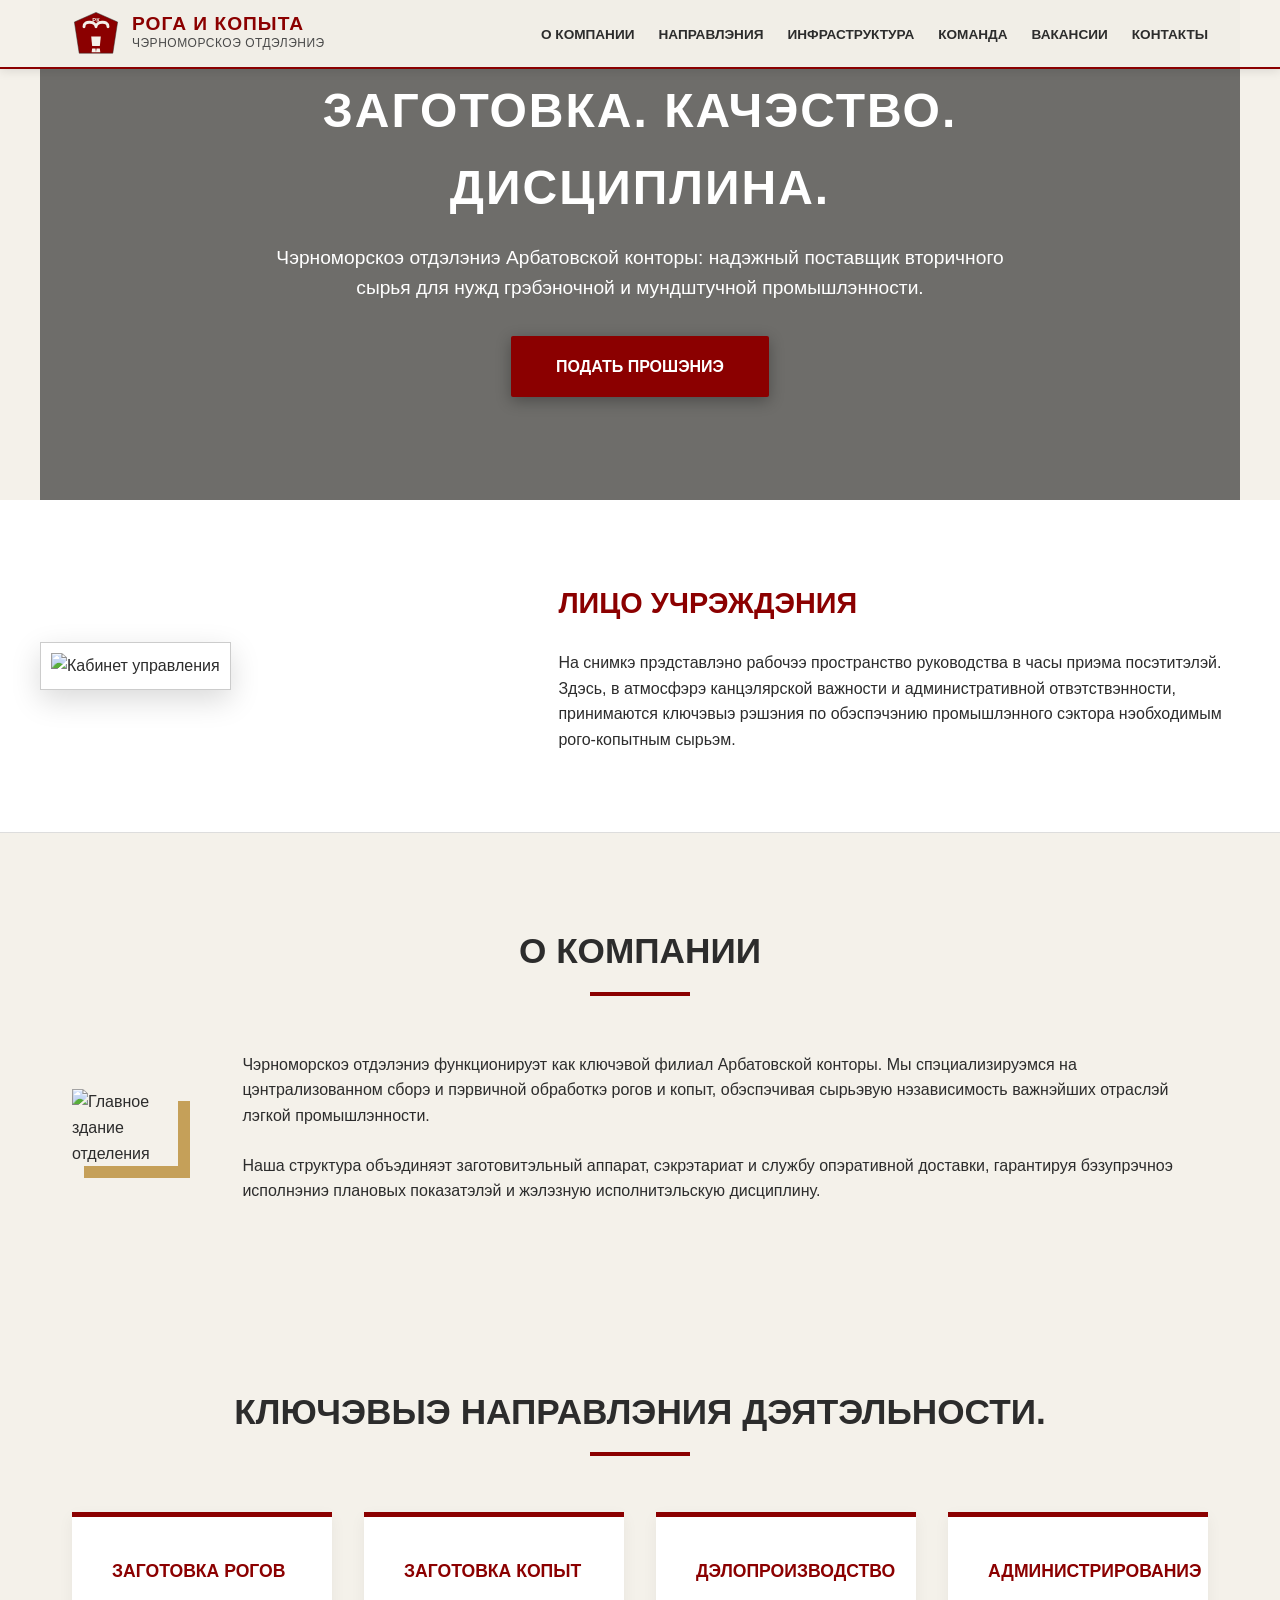
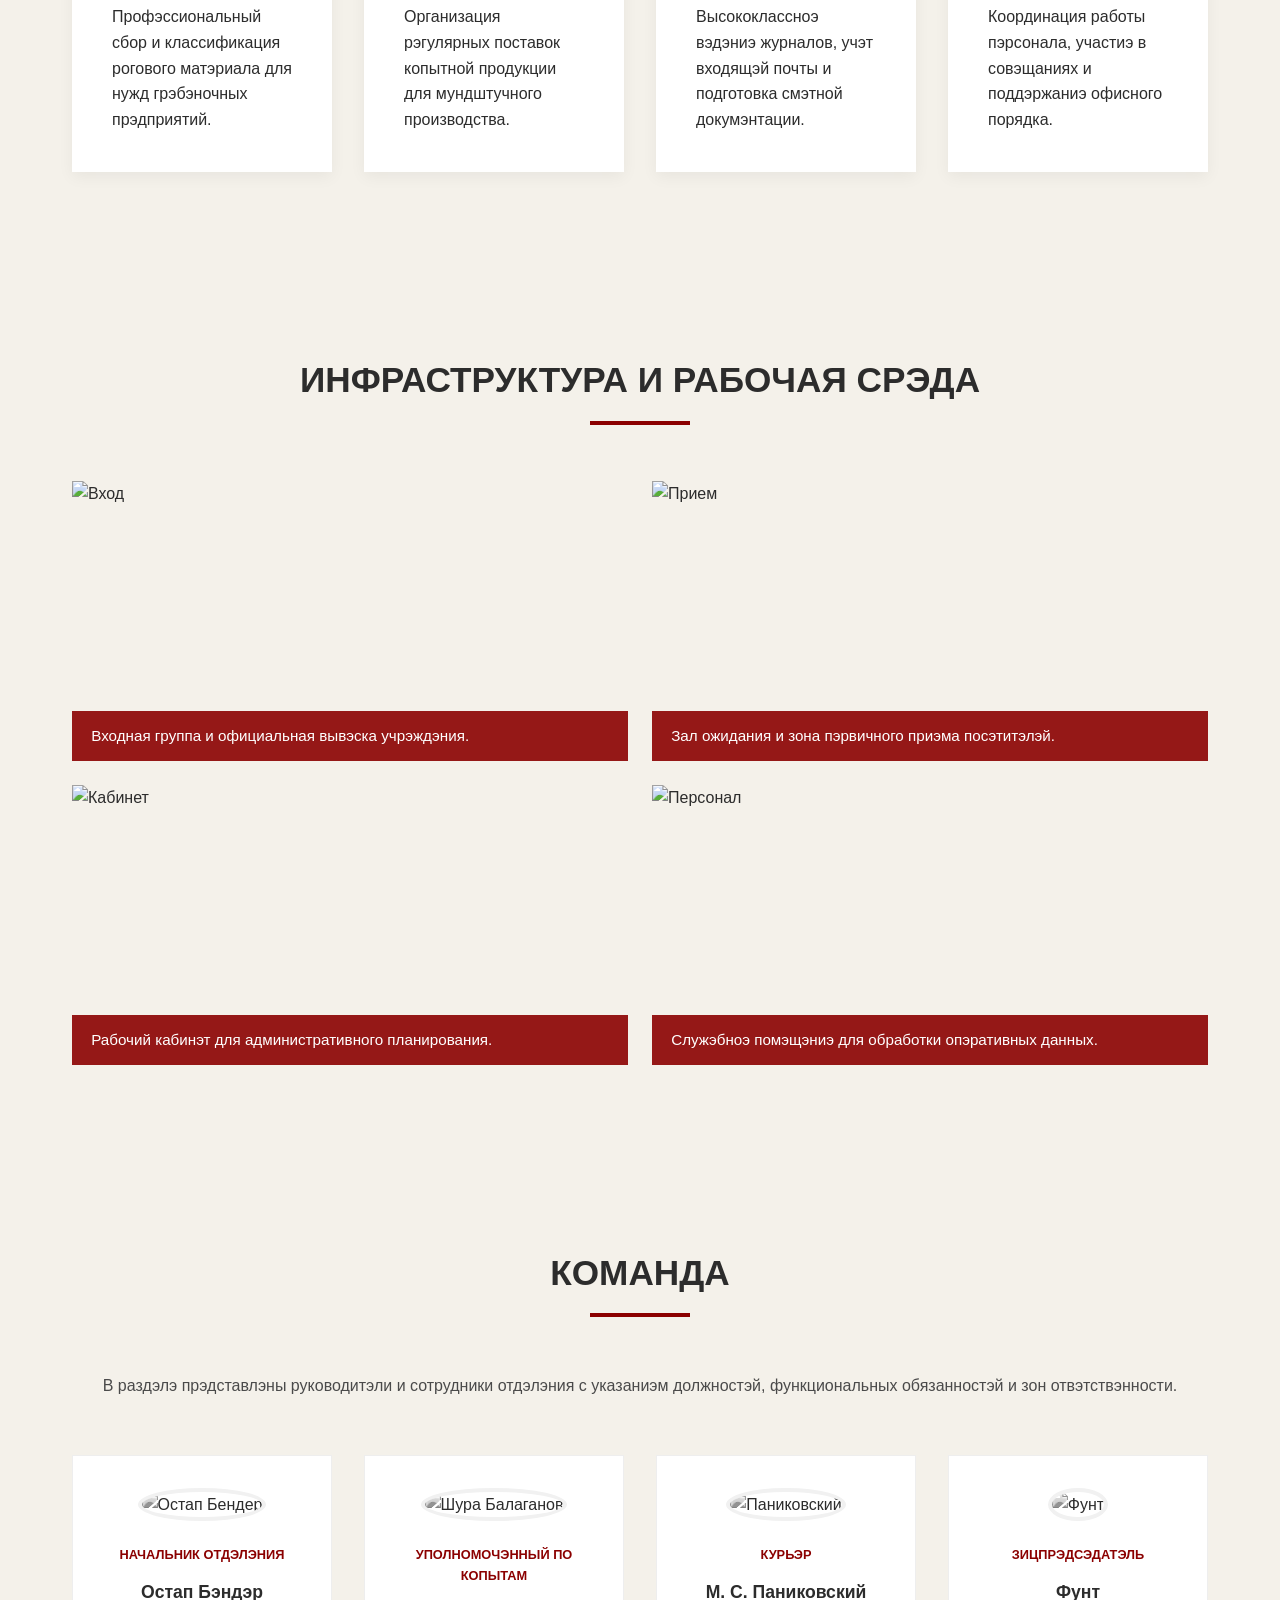
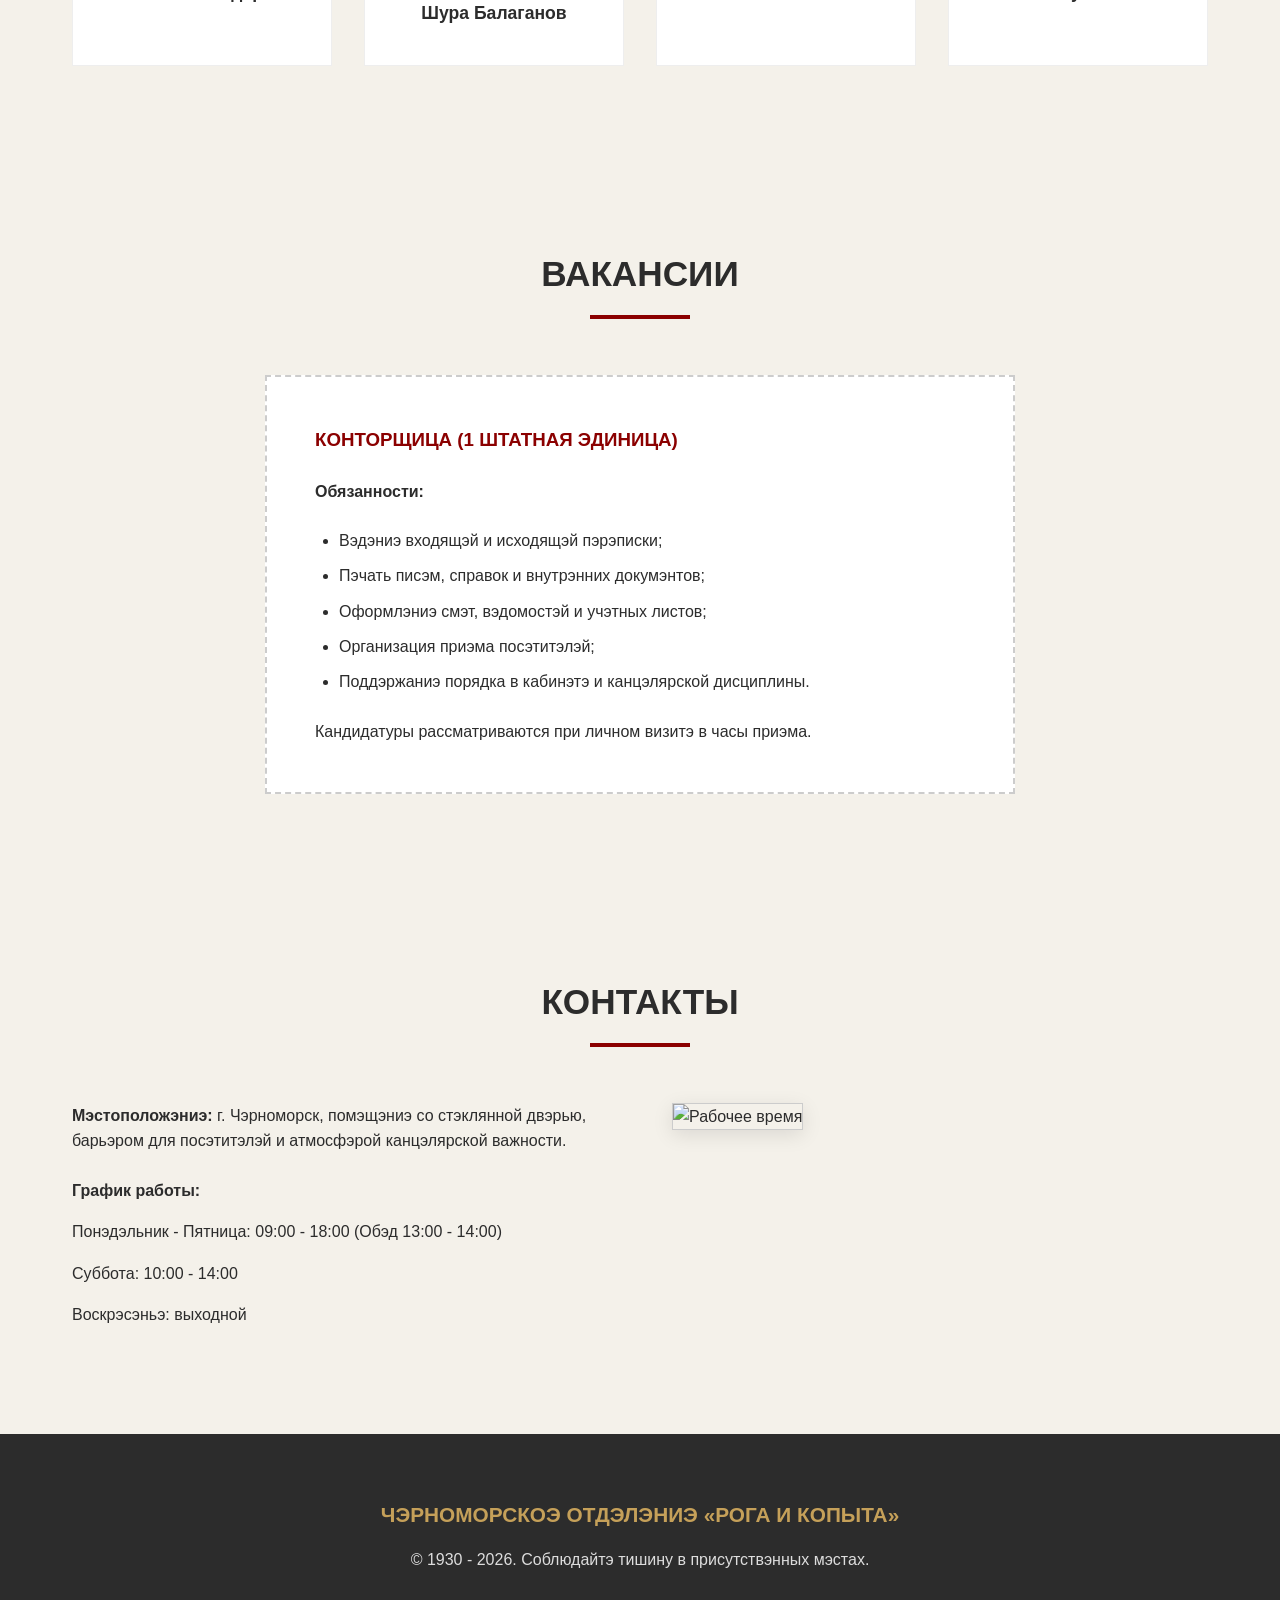
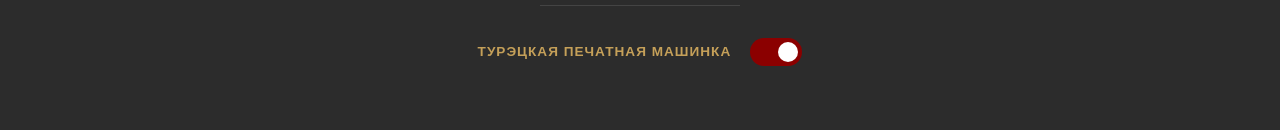
==== index.html @ aaf1e5bc "Move site files to repository root" ====
<!DOCTYPE html>
<html lang="ru">
<head>
    <meta charset="UTF-8">
    <meta name="viewport" content="width=device-width, initial-scale=1.0">
    <title>Рога и копыта - Черноморское отделение</title>
    <style>
        :root {
            --primary-red: #8b0000;
            --paper-bg: #f4f1ea;
            --ink-black: #2c2c2c;
            --accent-gold: #c5a059;
            --text-gray: #4a4a4a;
            --transition: all 0.3s ease;
        }

        * {
            margin: 0;
            padding: 0;
            box-sizing: border-box;
            scroll-behavior: smooth;
        }

        body {
            font-family: "Segoe UI", Roboto, Helvetica, Arial, sans-serif;
            background-color: var(--paper-bg);
            color: var(--ink-black);
            line-height: 1.6;
            overflow-x: hidden;
        }

        /* Навигация */
        header {
            position: fixed;
            top: 0;
            width: 100%;
            background: rgba(244, 241, 234, 0.98);
            border-bottom: 2px solid var(--primary-red);
            z-index: 1000;
            box-shadow: 0 2px 10px rgba(0,0,0,0.1);
        }

        nav {
            max-width: 1200px;
            margin: 0 auto;
            display: flex;
            justify-content: space-between;
            align-items: center;
            padding: 0.6rem 2rem;
        }

        .logo-container {
            display: flex;
            align-items: center;
            gap: 12px;
            text-decoration: none;
        }

        .main-logo {
            width: 48px;
            height: 48px;
        }

        .logo-text {
            display: flex;
            flex-direction: column;
        }

        .logo-title {
            font-weight: 900;
            font-size: 1.2rem;
            color: var(--primary-red);
            text-transform: uppercase;
            letter-spacing: 1px;
            line-height: 1;
        }

        .logo-subtitle {
            font-size: 0.75rem;
            color: var(--text-gray);
            text-transform: uppercase;
            letter-spacing: 0.5px;
        }

        .nav-links {
            display: flex;
            list-style: none;
            gap: 1.5rem;
        }

        .nav-links a {
            text-decoration: none;
            color: var(--ink-black);
            font-weight: 600;
            font-size: 0.85rem;
            text-transform: uppercase;
            transition: var(--transition);
        }

        .nav-links a:hover {
            color: var(--primary-red);
        }

        /* Главный экран */
        .hero {
            height: 500px;
            display: flex;
            align-items: center;
            justify-content: center;
            padding-top: 60px;
            background: linear-gradient(rgba(0, 0, 0, 0.55), rgba(0, 0, 0, 0.55)),
                        url('https://img51994.domkino.tv/img/2018-01-08/fmt_114_24_67a9e9c50535f76a6f2328703724b2e2.jpg') center/cover no-repeat;
            color: white;
            text-align: center;
        }

        .hero-container {
            max-width: 850px;
            padding: 0 2rem;
        }

        .hero h1 {
            font-size: 3rem;
            text-transform: uppercase;
            margin-bottom: 1rem;
            letter-spacing: 2px;
        }

        .hero p {
            font-size: 1.2rem;
            margin-bottom: 2rem;
            font-weight: 300;
        }

        .cta-button {
            display: inline-block;
            padding: 1.1rem 2.8rem;
            background-color: var(--primary-red);
            color: white;
            text-decoration: none;
            font-weight: bold;
            text-transform: uppercase;
            border-radius: 2px;
            transition: var(--transition);
            box-shadow: 0 4px 15px rgba(0,0,0,0.3);
        }

        .cta-button:hover {
            background-color: #a00000;
            transform: translateY(-2px);
        }

        /* Лицо учреждения */
        .office-identity {
            background-color: white;
            padding: 5rem 2rem;
            border-bottom: 1px solid #ddd;
        }

        .identity-grid {
            max-width: 1200px;
            margin: 0 auto;
            display: grid;
            grid-template-columns: 1fr 1.5fr;
            gap: 4rem;
            align-items: center;
        }

        .identity-image img {
            width: 100%;
            border: 1px solid #ccc;
            padding: 10px;
            background: white;
            box-shadow: 0 10px 30px rgba(0,0,0,0.15);
        }

        .identity-text h3 {
            color: var(--primary-red);
            text-transform: uppercase;
            margin-bottom: 1.5rem;
            font-size: 1.8rem;
        }

        /* Секции */
        section {
            padding: 90px 2rem;
            max-width: 1200px;
            margin: 0 auto;
        }

        h2 {
            font-size: 2.2rem;
            text-align: center;
            margin-bottom: 3.5rem;
            text-transform: uppercase;
            position: relative;
            padding-bottom: 1rem;
        }

        h2::after {
            content: '';
            position: absolute;
            bottom: 0;
            left: 50%;
            transform: translateX(-50%);
            width: 100px;
            height: 4px;
            background: var(--primary-red);
        }

        /* О компании */
        .about-block {
            display: flex;
            gap: 4rem;
            align-items: center;
        }

        .about-image img {
            width: 480px;
            box-shadow: 12px 12px 0 var(--accent-gold);
        }

        /* Направления */
        .activities-grid {
            display: grid;
            grid-template-columns: repeat(auto-fit, minmax(260px, 1fr));
            gap: 2rem;
        }

        .activity-card {
            background: white;
            padding: 2.5rem;
            border-top: 5px solid var(--primary-red);
            box-shadow: 0 5px 15px rgba(0,0,0,0.05);
            transition: var(--transition);
        }

        .activity-card:hover {
            transform: translateY(-5px);
        }

        .activity-card h3 {
            margin-bottom: 1.2rem;
            color: var(--primary-red);
            font-size: 1.1rem;
            text-transform: uppercase;
        }

        /* Инфраструктура */
        .infra-grid {
            display: grid;
            grid-template-columns: repeat(2, 1fr);
            gap: 1.5rem;
        }

        .infra-item {
            position: relative;
            height: 280px;
            overflow: hidden;
        }

        .infra-item img {
            width: 100%;
            height: 100%;
            object-fit: cover;
            transition: transform 0.5s ease;
        }

        .infra-item:hover img {
            transform: scale(1.05);
        }

        .infra-caption {
            position: absolute;
            bottom: 0;
            background: rgba(139, 0, 0, 0.9);
            color: white;
            width: 100%;
            padding: 0.8rem 1.2rem;
            font-size: 0.95rem;
        }

        /* Команда */
        .team-grid {
            display: grid;
            grid-template-columns: repeat(4, 1fr);
            gap: 2rem;
        }

        .team-member {
            background: white;
            padding: 2rem 1.5rem;
            text-align: center;
            border: 1px solid #eee;
            transition: var(--transition);
        }

        .team-member:hover {
            box-shadow: 0 10px 25px rgba(0,0,0,0.1);
        }

        .team-member img {
            width: 160px;
            height: 160px;
            object-fit: cover;
            border-radius: 50%;
            margin-bottom: 1.5rem;
            filter: grayscale(1);
            border: 4px solid var(--paper-bg);
        }

        .team-member h4 {
            font-size: 1.1rem;
            margin-bottom: 0.4rem;
        }

        .member-role {
            font-weight: bold;
            color: var(--primary-red);
            font-size: 0.8rem;
            text-transform: uppercase;
            margin-bottom: 0.8rem;
            display: block;
        }

        /* Вакансии */
        .vacancy-container {
            background: white;
            border: 2px dashed #ccc;
            padding: 3rem;
            max-width: 750px;
            margin: 0 auto;
        }

        .vacancy-container h3 {
            color: var(--primary-red);
            margin-bottom: 1.5rem;
            text-transform: uppercase;
        }

        .vacancy-list {
            margin: 1.5rem 0 1.5rem 1.5rem;
        }

        .vacancy-list li {
            margin-bottom: 0.6rem;
        }

        /* Контакты */
        .contacts-flex {
            display: flex;
            gap: 4rem;
            align-items: flex-start;
        }

        .contact-details {
            flex: 1;
        }

        .contact-details p {
            margin-bottom: 1rem;
        }

        .contact-visual {
            flex: 1;
        }

        .contact-visual img {
            width: 100%;
            border: 1px solid #ccc;
            box-shadow: 0 5px 20px rgba(0,0,0,0.1);
        }

        /* Футер */
        footer {
            background: var(--ink-black);
            color: #ddd;
            padding: 4rem 2rem;
            text-align: center;
        }

        .footer-brand {
            font-size: 1.3rem;
            color: var(--accent-gold);
            margin-bottom: 1rem;
            text-transform: uppercase;
            font-weight: 900;
        }

        .footer-divider {
            max-width: 200px;
            height: 1px;
            background: #444;
            margin: 2rem auto;
        }

        /* Управление печатной машинкой */
        .typewriter-control {
            display: flex;
            align-items: center;
            justify-content: center;
            gap: 1.2rem;
            margin-top: 1rem;
        }

        .typewriter-label {
            font-size: 0.85rem;
            font-weight: bold;
            color: var(--accent-gold);
            text-transform: uppercase;
            letter-spacing: 1px;
        }

        .switch {
            position: relative;
            display: inline-block;
            width: 52px;
            height: 28px;
        }

        .switch input {
            opacity: 0;
            width: 0;
            height: 0;
        }

        .slider {
            position: absolute;
            cursor: pointer;
            top: 0; left: 0; right: 0; bottom: 0;
            background-color: #444;
            transition: .4s;
            border-radius: 34px;
        }

        .slider:before {
            position: absolute;
            content: "";
            height: 20px; width: 20px;
            left: 4px; bottom: 4px;
            background-color: white;
            transition: .4s;
            border-radius: 50%;
        }

        input:checked + .slider {
            background-color: var(--primary-red);
        }

        input:checked + .slider:before {
            transform: translateX(24px);
        }

        /* Адаптивность */
        @media (max-width: 900px) {
            .about-block, .identity-grid, .team-grid, .infra-grid, .contacts-flex {
                flex-direction: column;
                grid-template-columns: 1fr;
            }
            .nav-links { display: none; }
            .about-image img { width: 100%; }
            .hero h1 { font-size: 2.2rem; }
        }
    </style>
</head>
<body>

    <header>
        <nav>
            <a href="#home" class="logo-container">
                <svg class="main-logo" viewBox="0 0 100 100" xmlns="http://www.w3.org/2000/svg">
                    <path d="M50 5 L95 25 L85 90 L15 90 L5 25 Z" fill="#8b0000" stroke="#2c2c2c" stroke-width="1"/>
                    <path d="M25 35 C25 20, 50 25, 50 35 M75 35 C75 20, 50 25, 50 35" fill="none" stroke="#f4f1ea" stroke-width="6" stroke-linecap="round"/>
                    <path d="M40 55 L60 55 L58 75 L42 75 Z" fill="#f4f1ea"/>
                    <path d="M42 80 L49 80 L50 88 L41 88 Z" fill="#f4f1ea"/>
                    <path d="M51 80 L58 80 L59 88 L50 88 Z" fill="#f4f1ea"/>
                    <text x="50" y="25" text-anchor="middle" font-family="Arial, sans-serif" font-weight="900" font-size="12" fill="#f4f1ea">РК</text>
                </svg>
                <div class="logo-text">
                    <span class="logo-title">Рога и Копыта</span>
                    <span class="logo-subtitle">Черноморское Отделение</span>
                </div>
            </a>
            <ul class="nav-links">
                <li><a href="#about">О компании</a></li>
                <li><a href="#activities">Направления</a></li>
                <li><a href="#infra">Инфраструктура</a></li>
                <li><a href="#team">Команда</a></li>
                <li><a href="#vacancies">Вакансии</a></li>
                <li><a href="#contacts">Контакты</a></li>
            </ul>
        </nav>
    </header>

    <main>
        <section class="hero" id="home">
            <div class="hero-container">
                <div class="hero-content">
                    <h1>Заготовка. Качество. Дисциплина.</h1>
                    <p>Черноморское отделение Арбатовской конторы: надежный поставщик вторичного сырья для нужд гребеночной и мундштучной промышленности.</p>
                    <a href="#contacts" class="cta-button">Подать прошение</a>
                </div>
            </div>
        </section>

        <div class="office-identity">
            <div class="identity-grid">
                <div class="identity-image">
                    <img src="https://i.47news.ru/titles/2022/09/20220930_f3o1xq95qy3xvyp5iw7k.jpg" alt="Кабинет управления">
                </div>
                <div class="identity-text">
                    <h3>Лицо учреждения</h3>
                    <p>На снимке представлено рабочее пространство руководства в часы приема посетителей. Здесь, в атмосфере канцелярской важности и административной ответственности, принимаются ключевые решения по обеспечению промышленного сектора необходимым рого-копытным сырьем.</p>
                </div>
            </div>
        </div>

        <section id="about">
            <h2>О компании</h2>
            <div class="about-block">
                <div class="about-image">
                    <img src="https://cdn.7days.ru/pic/7ca/86ECF550BEE54DB644257A76003CB1BC/72273.jpg" alt="Главное здание отделения">
                </div>
                <div class="about-text">
                    <p>Черноморское отделение функционирует как ключевой филиал Арбатовской конторы. Мы специализируемся на централизованном сборе и первичной обработке рогов и копыт, обеспечивая сырьевую независимость важнейших отраслей легкой промышленности.</p>
                    <p style="margin-top: 1.5rem;">Наша структура объединяет заготовительный аппарат, секретариат и службу оперативной доставки, гарантируя безупречное исполнение плановых показателей и железную исполнительскую дисциплину.</p>
                </div>
            </div>
        </section>

        <section id="activities">
            <h2>Ключевые направления деятельности.</h2>
            <div class="activities-grid">
                <div class="activity-card">
                    <h3>Заготовка рогов</h3>
                    <p>Профессиональный сбор и классификация рогового материала для нужд гребеночных предприятий.</p>
                </div>
                <div class="activity-card">
                    <h3>Заготовка копыт</h3>
                    <p>Организация регулярных поставок копытной продукции для мундштучного производства.</p>
                </div>
                <div class="activity-card">
                    <h3>Делопроизводство</h3>
                    <p>Высококлассное ведение журналов, учет входящей почты и подготовка сметной документации.</p>
                </div>
                <div class="activity-card">
                    <h3>Администрирование</h3>
                    <p>Координация работы персонала, участие в совещаниях и поддержание офисного порядка.</p>
                </div>
            </div>
        </section>

        <section id="infra">
            <h2>Инфраструктура и рабочая среда</h2>
            <div class="infra-grid">
                <div class="infra-item">
                    <img src="https://stuki-druki.com/film/images/kadr-zolotoy-telenok-1968-08.jpg" alt="Вход">
                    <div class="infra-caption">Входная группа и официальная вывеска учреждения.</div>
                </div>
                <div class="infra-item">
                    <img src="https://stuki-druki.com/film/images/kadr-zolotoy-telenok-1968-10.jpg" alt="Прием">
                    <div class="infra-caption">Зал ожидания и зона первичного приема посетителей.</div>
                </div>
                <div class="infra-item">
                    <img src="https://stuki-druki.com/film/images/kadr-zolotoy-telenok-1968-03.jpg" alt="Кабинет">
                    <div class="infra-caption">Рабочий кабинет для административного планирования.</div>
                </div>
                <div class="infra-item">
                    <img src="https://stuki-druki.com/film/images/kadr-zolotoy-telenok-1968-04.jpg" alt="Персонал">
                    <div class="infra-caption">Служебное помещение для обработки оперативных данных.</div>
                </div>
            </div>
        </section>

        <section id="team">
            <h2>Команда</h2>
            <p style="text-align: center; margin-bottom: 3.5rem; color: var(--text-gray);">В разделе представлены руководители и сотрудники отделения с указанием должностей, функциональных обязанностей и зон ответственности.</p>
            <div class="team-grid">
                <div class="team-member">
                    <img src="https://upload.wikimedia.org/wikipedia/ru/2/26/Yurskiy_as_Ostap_Bender.jpg" alt="Остап Бендер">
                    <span class="member-role">Начальник отделения</span>
                    <h4>Остап Бендер</h4>
                </div>
                <div class="team-member">
                    <img src="https://www.peoples.ru/art/cinema/characters/shura_balaganov/balaganov_6.jpg" alt="Шура Балаганов">
                    <span class="member-role">Уполномоченный по копытам</span>
                    <h4>Шура Балаганов</h4>
                </div>
                <div class="team-member">
                    <img src="https://encrypted-tbn0.gstatic.com/images?q=tbn:ANd9GcTrkVgoOVjQUZ-MqM5e8Y5zeySawyriTS0qMQ&s" alt="Паниковский">
                    <span class="member-role">Курьер</span>
                    <h4>М. С. Паниковский</h4>
                </div>
                <div class="team-member">
                    <img src="https://citaty.info/files/portraits/funt.jpg" alt="Фунт">
                    <span class="member-role">Зицпредседатель</span>
                    <h4>Фунт</h4>
                </div>
            </div>
        </section>

        <section id="vacancies">
            <h2>Вакансии</h2>
            <div class="vacancy-container">
                <h3>Конторщица (1 штатная единица)</h3>
                <p><strong>Обязанности:</strong></p>
                <ul class="vacancy-list">
                    <li>Ведение входящей и исходящей переписки;</li>
                    <li>Печать писем, справок и внутренних документов;</li>
                    <li>Оформление смет, ведомостей и учетных листов;</li>
                    <li>Организация приема посетителей;</li>
                    <li>Поддержание порядка в кабинете и канцелярской дисциплины.</li>
                </ul>
                <p>Кандидатуры рассматриваются при личном визите в часы приема.</p>
            </div>
        </section>

        <section id="contacts">
            <h2>Контакты</h2>
            <div class="contacts-flex">
                <div class="contact-details">
                    <p><strong>Местоположение:</strong> г. Черноморск, помещение со стеклянной дверью, барьером для посетителей и атмосферой канцелярской важности.</p>
                    <p style="margin-top: 1.5rem;"><strong>График работы:</strong></p>
                    <p>Понедельник - Пятница: 09:00 - 18:00 (Обед 13:00 - 14:00)</p>
                    <p>Суббота: 10:00 - 14:00</p>
                    <p>Воскресенье: выходной</p>
                </div>
                <div class="contact-visual">
                    <img src="https://www.insur-info.ru/files/_public/_history/028/04.jpg" alt="Рабочее время">
                </div>
            </div>
        </section>
    </main>

    <footer>
        <div class="footer-brand">Черноморское отделение «Рога и копыта»</div>
        <p>© 1930 - 2026. Соблюдайте тишину в присутственных местах.</p>
        
        <div class="footer-divider"></div>

        <div id="control-unit" class="typewriter-control">
            <span class="typewriter-label">Турэцкая печатная машинка</span>
            <label class="switch">
                <input type="checkbox" id="typo-switch" checked>
                <span class="slider"></span>
            </label>
        </div>
    </footer>

    <script>
        const typoSwitch = document.getElementById('typo-switch');
        let originalTextMap = new Map();

        // Функция рекурсивного сбора текстовых узлов
        function collectText(node) {
            if (node.nodeType === 3) {
                if (!originalTextMap.has(node)) {
                    originalTextMap.set(node, node.nodeValue);
                }
            } else if (node.nodeType === 1) {
                // Исключаем скрипты, стили и саму панель управления
                if (node.tagName === 'SCRIPT' || node.tagName === 'STYLE' || node.id === 'control-unit') return;
                node.childNodes.forEach(collectText);
            }
        }

        // Функция обновления текста на всей странице
        function updatePageLanguage() {
            const isActive = typoSwitch.checked;
            originalTextMap.forEach((original, node) => {
                if (isActive) {
                    node.nodeValue = original.replace(/е/g, 'э').replace(/Е/g, 'Э');
                } else {
                    node.nodeValue = original;
                }
            });
        }

        // Слушатель событий переключателя
        typoSwitch.addEventListener('change', () => {
            updatePageLanguage();
            localStorage.setItem('typewriterState', typoSwitch.checked);
        });

        // Инициализация при загрузке
        window.addEventListener('DOMContentLoaded', () => {
            collectText(document.body);
            
            const savedState = localStorage.getItem('typewriterState');
            // По умолчанию (первый запуск) - режим "э" включен
            if (savedState !== null) {
                typoSwitch.checked = (savedState === 'true');
            } else {
                typoSwitch.checked = true;
            }
            
            updatePageLanguage();
        });

        // Плавная прокрутка для якорных ссылок
        document.querySelectorAll('a[href^="#"]').forEach(anchor => {
            anchor.addEventListener('click', function (e) {
                e.preventDefault();
                const target = document.querySelector(this.getAttribute('href'));
                if (target) {
                    target.scrollIntoView({ behavior: 'smooth' });
                }
            });
        });
    </script>
</body>
</html>
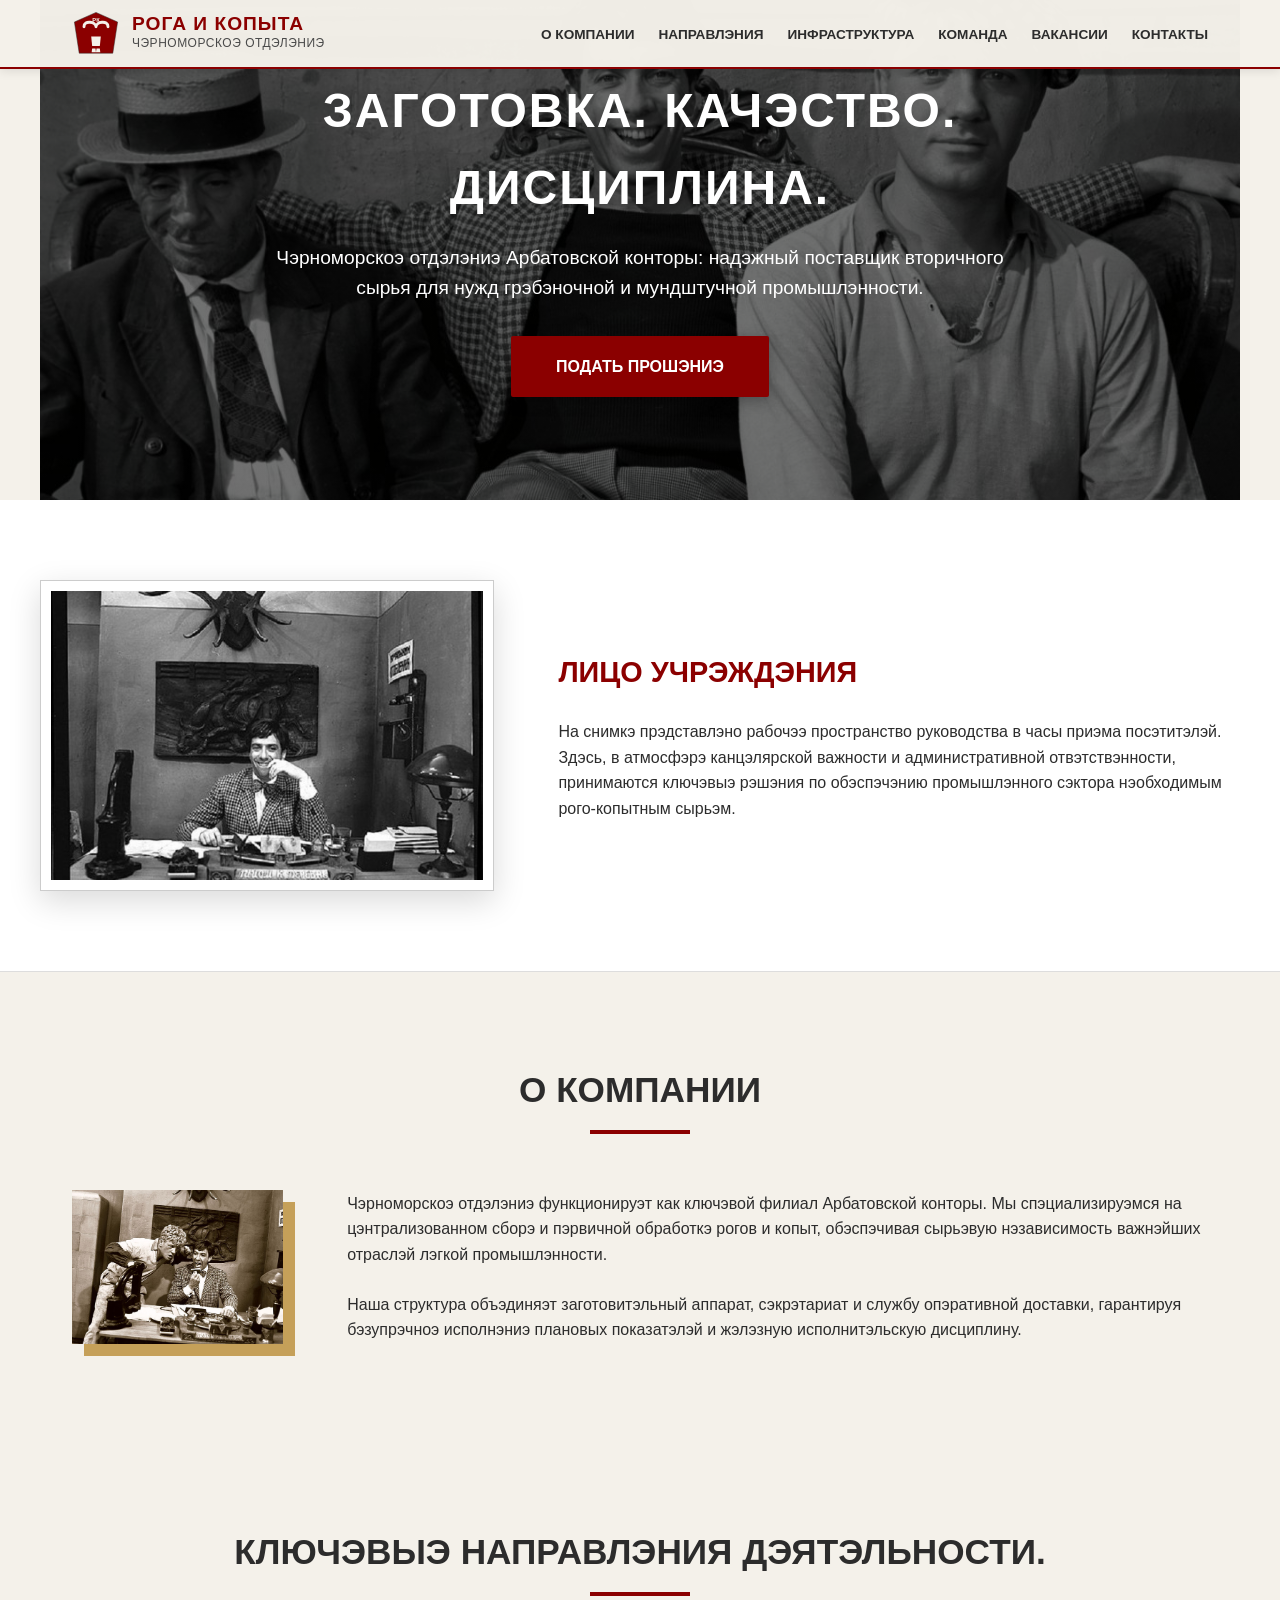
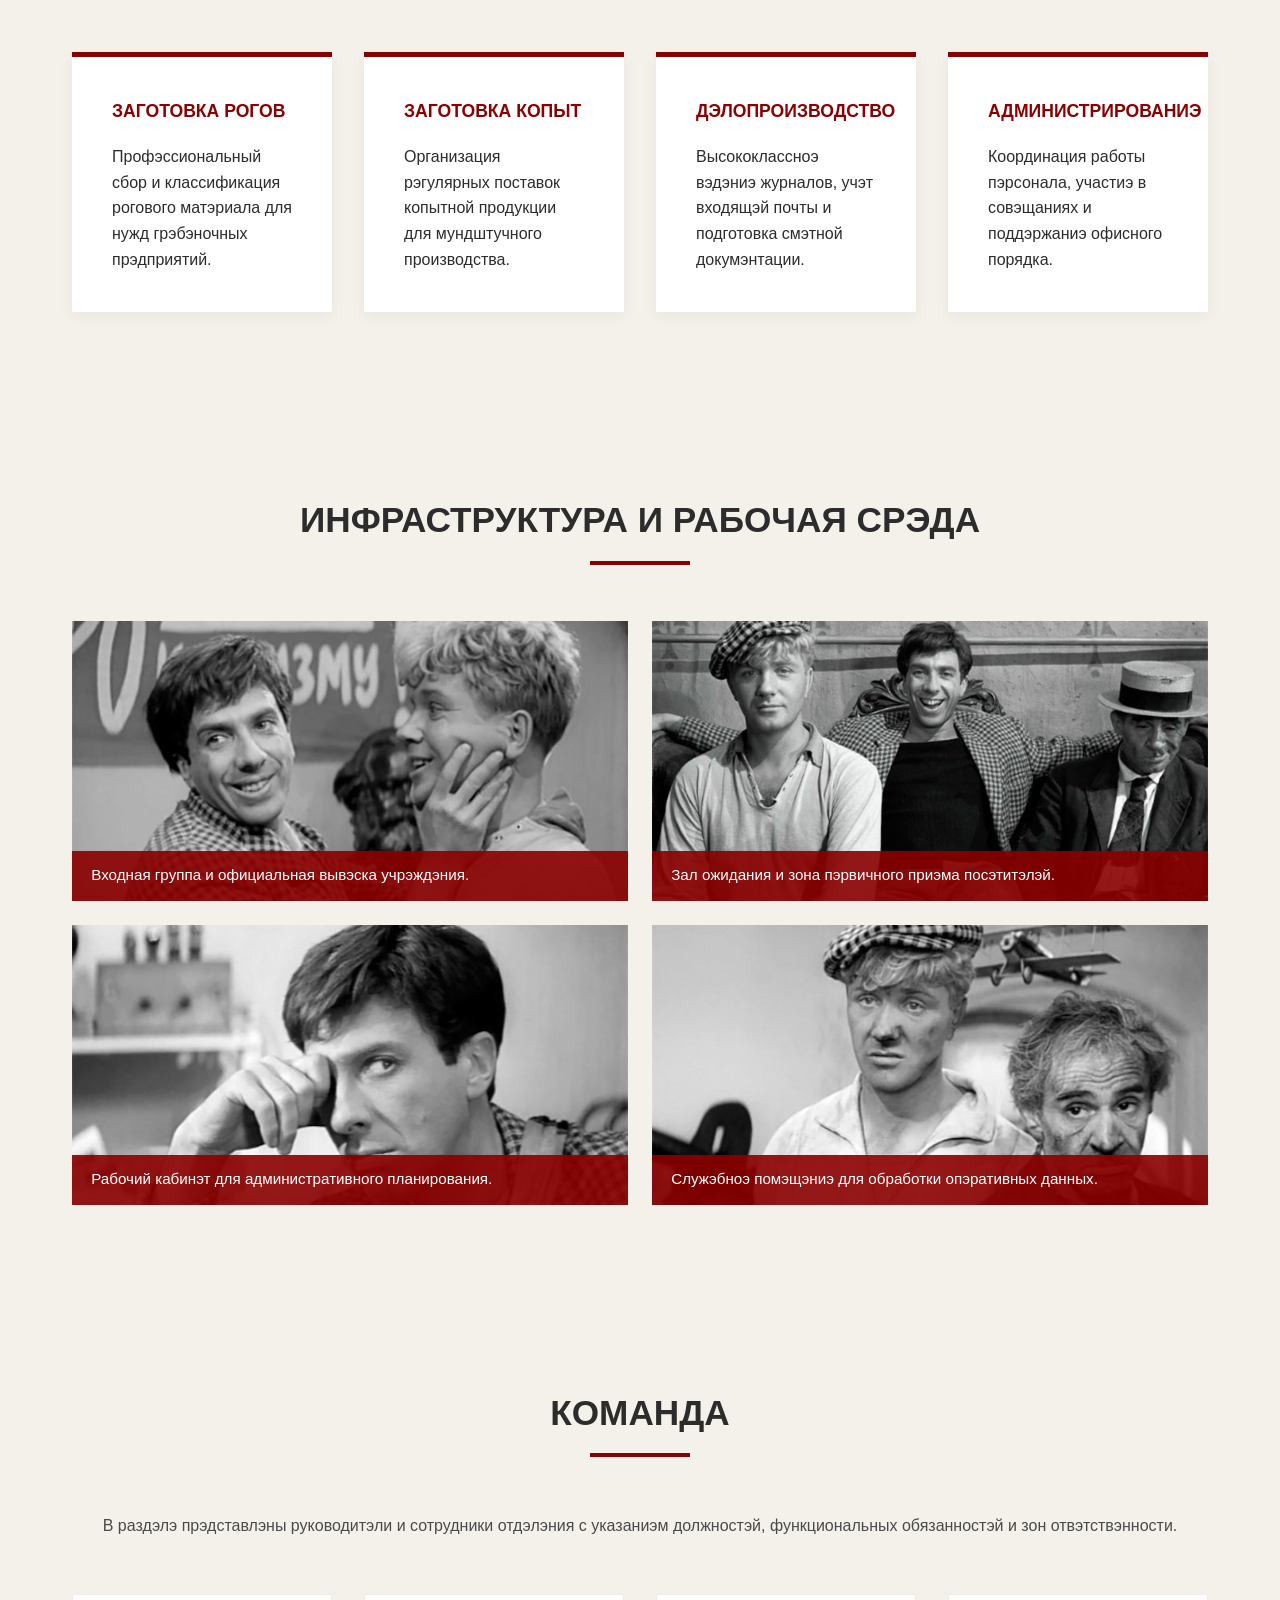
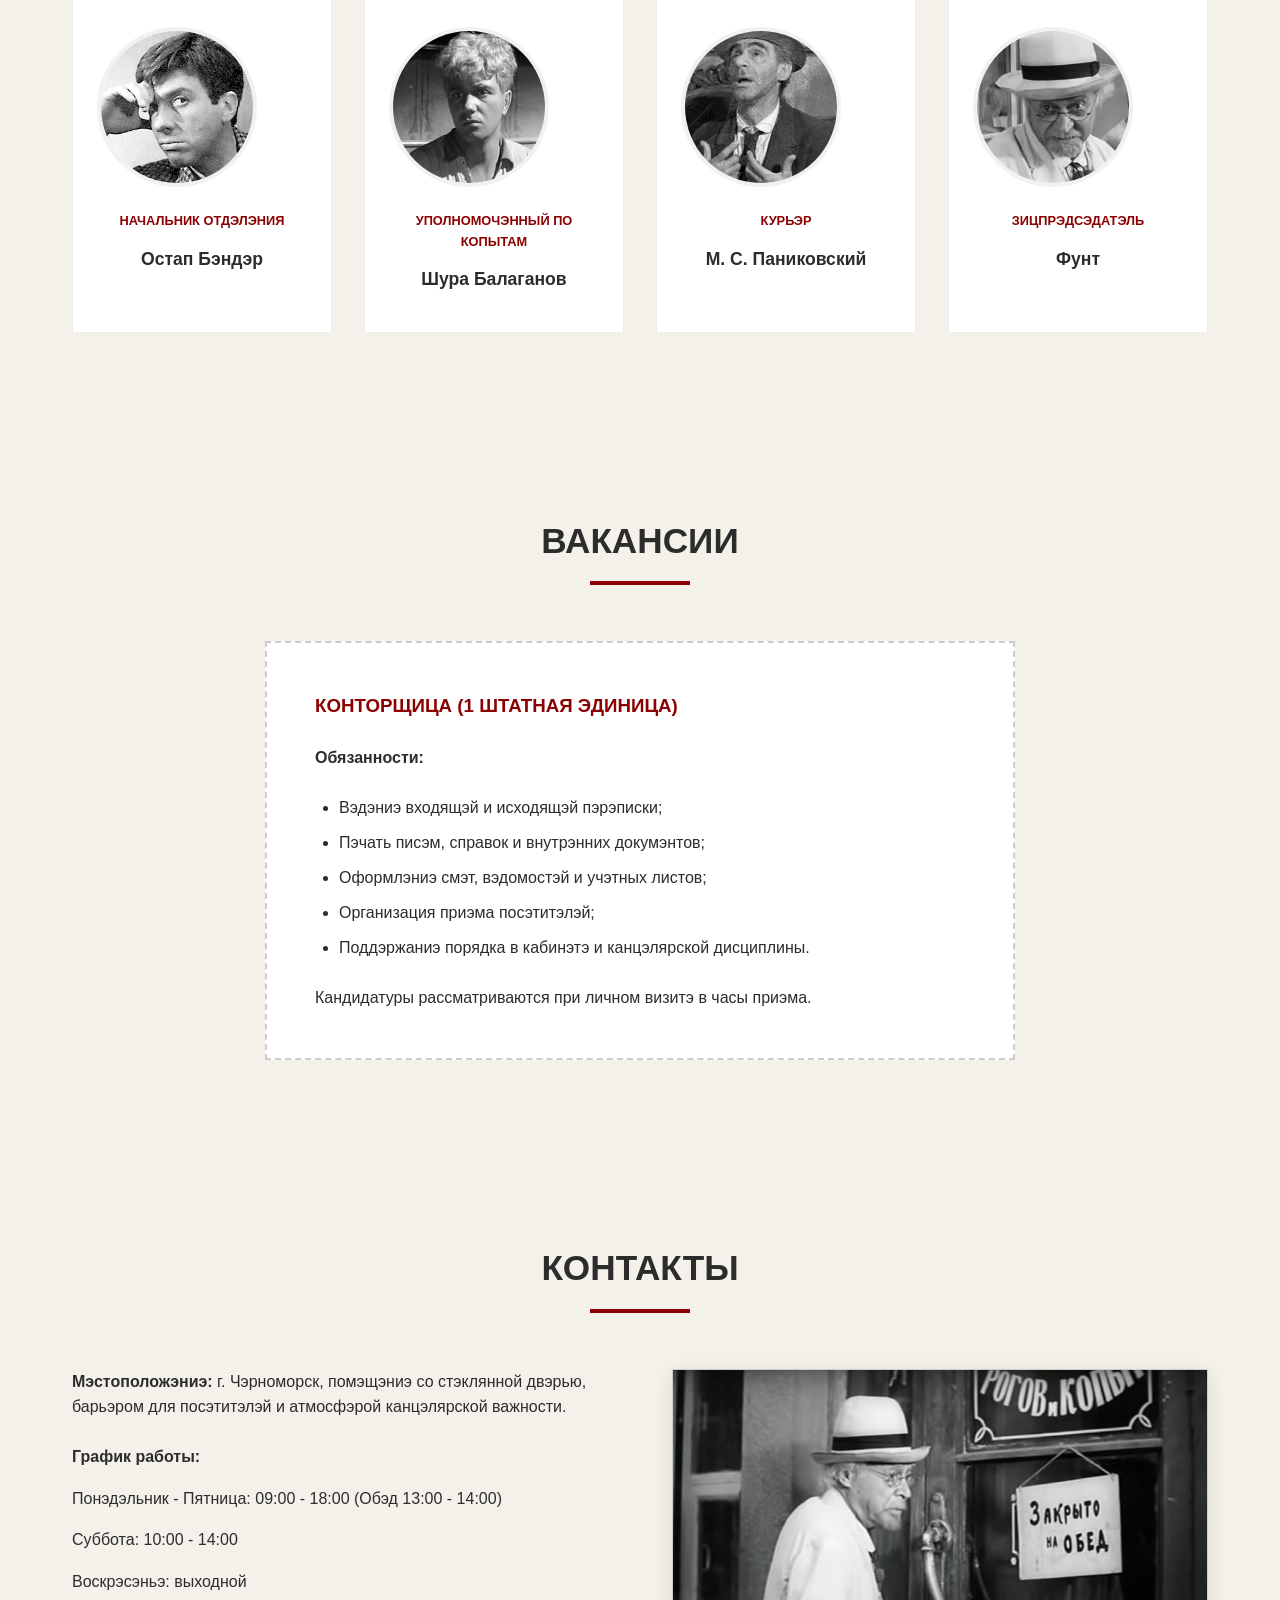
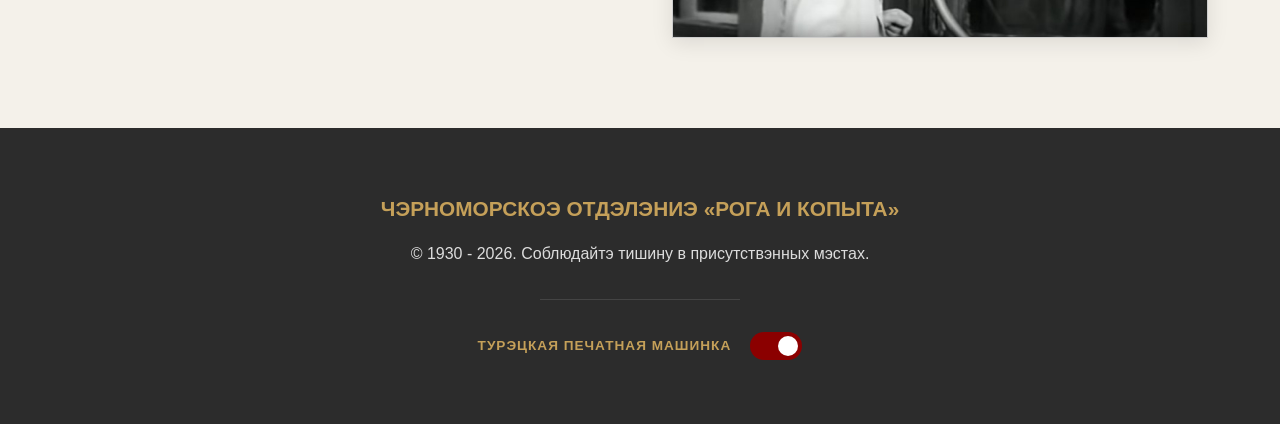
==== commit 2257d45b: "feat(ui): externalize styles and add mobile nav - move inline styles to styles.css and add aria-labe" ====
--- a/index.html
+++ b/index.html
@@ -4,469 +4,20 @@
     <meta charset="UTF-8">
     <meta name="viewport" content="width=device-width, initial-scale=1.0">
     <title>Рога и копыта - Черноморское отделение</title>
-    <style>
-        :root {
-            --primary-red: #8b0000;
-            --paper-bg: #f4f1ea;
-            --ink-black: #2c2c2c;
-            --accent-gold: #c5a059;
-            --text-gray: #4a4a4a;
-            --transition: all 0.3s ease;
-        }
-
-        * {
-            margin: 0;
-            padding: 0;
-            box-sizing: border-box;
-            scroll-behavior: smooth;
-        }
-
-        body {
-            font-family: "Segoe UI", Roboto, Helvetica, Arial, sans-serif;
-            background-color: var(--paper-bg);
-            color: var(--ink-black);
-            line-height: 1.6;
-            overflow-x: hidden;
-        }
-
-        /* Навигация */
-        header {
-            position: fixed;
-            top: 0;
-            width: 100%;
-            background: rgba(244, 241, 234, 0.98);
-            border-bottom: 2px solid var(--primary-red);
-            z-index: 1000;
-            box-shadow: 0 2px 10px rgba(0,0,0,0.1);
-        }
-
-        nav {
-            max-width: 1200px;
-            margin: 0 auto;
-            display: flex;
-            justify-content: space-between;
-            align-items: center;
-            padding: 0.6rem 2rem;
-        }
-
-        .logo-container {
-            display: flex;
-            align-items: center;
-            gap: 12px;
-            text-decoration: none;
-        }
-
-        .main-logo {
-            width: 48px;
-            height: 48px;
-        }
-
-        .logo-text {
-            display: flex;
-            flex-direction: column;
-        }
-
-        .logo-title {
-            font-weight: 900;
-            font-size: 1.2rem;
-            color: var(--primary-red);
-            text-transform: uppercase;
-            letter-spacing: 1px;
-            line-height: 1;
-        }
-
-        .logo-subtitle {
-            font-size: 0.75rem;
-            color: var(--text-gray);
-            text-transform: uppercase;
-            letter-spacing: 0.5px;
-        }
-
-        .nav-links {
-            display: flex;
-            list-style: none;
-            gap: 1.5rem;
-        }
-
-        .nav-links a {
-            text-decoration: none;
-            color: var(--ink-black);
-            font-weight: 600;
-            font-size: 0.85rem;
-            text-transform: uppercase;
-            transition: var(--transition);
-        }
-
-        .nav-links a:hover {
-            color: var(--primary-red);
-        }
-
-        /* Главный экран */
-        .hero {
-            height: 500px;
-            display: flex;
-            align-items: center;
-            justify-content: center;
-            padding-top: 60px;
-            background: linear-gradient(rgba(0, 0, 0, 0.55), rgba(0, 0, 0, 0.55)),
-                        url('https://img51994.domkino.tv/img/2018-01-08/fmt_114_24_67a9e9c50535f76a6f2328703724b2e2.jpg') center/cover no-repeat;
-            color: white;
-            text-align: center;
-        }
-
-        .hero-container {
-            max-width: 850px;
-            padding: 0 2rem;
-        }
-
-        .hero h1 {
-            font-size: 3rem;
-            text-transform: uppercase;
-            margin-bottom: 1rem;
-            letter-spacing: 2px;
-        }
-
-        .hero p {
-            font-size: 1.2rem;
-            margin-bottom: 2rem;
-            font-weight: 300;
-        }
-
-        .cta-button {
-            display: inline-block;
-            padding: 1.1rem 2.8rem;
-            background-color: var(--primary-red);
-            color: white;
-            text-decoration: none;
-            font-weight: bold;
-            text-transform: uppercase;
-            border-radius: 2px;
-            transition: var(--transition);
-            box-shadow: 0 4px 15px rgba(0,0,0,0.3);
-        }
-
-        .cta-button:hover {
-            background-color: #a00000;
-            transform: translateY(-2px);
-        }
-
-        /* Лицо учреждения */
-        .office-identity {
-            background-color: white;
-            padding: 5rem 2rem;
-            border-bottom: 1px solid #ddd;
-        }
-
-        .identity-grid {
-            max-width: 1200px;
-            margin: 0 auto;
-            display: grid;
-            grid-template-columns: 1fr 1.5fr;
-            gap: 4rem;
-            align-items: center;
-        }
-
-        .identity-image img {
-            width: 100%;
-            border: 1px solid #ccc;
-            padding: 10px;
-            background: white;
-            box-shadow: 0 10px 30px rgba(0,0,0,0.15);
-        }
-
-        .identity-text h3 {
-            color: var(--primary-red);
-            text-transform: uppercase;
-            margin-bottom: 1.5rem;
-            font-size: 1.8rem;
-        }
-
-        /* Секции */
-        section {
-            padding: 90px 2rem;
-            max-width: 1200px;
-            margin: 0 auto;
-        }
-
-        h2 {
-            font-size: 2.2rem;
-            text-align: center;
-            margin-bottom: 3.5rem;
-            text-transform: uppercase;
-            position: relative;
-            padding-bottom: 1rem;
-        }
-
-        h2::after {
-            content: '';
-            position: absolute;
-            bottom: 0;
-            left: 50%;
-            transform: translateX(-50%);
-            width: 100px;
-            height: 4px;
-            background: var(--primary-red);
-        }
-
-        /* О компании */
-        .about-block {
-            display: flex;
-            gap: 4rem;
-            align-items: center;
-        }
-
-        .about-image img {
-            width: 480px;
-            box-shadow: 12px 12px 0 var(--accent-gold);
-        }
-
-        /* Направления */
-        .activities-grid {
-            display: grid;
-            grid-template-columns: repeat(auto-fit, minmax(260px, 1fr));
-            gap: 2rem;
-        }
-
-        .activity-card {
-            background: white;
-            padding: 2.5rem;
-            border-top: 5px solid var(--primary-red);
-            box-shadow: 0 5px 15px rgba(0,0,0,0.05);
-            transition: var(--transition);
-        }
-
-        .activity-card:hover {
-            transform: translateY(-5px);
-        }
-
-        .activity-card h3 {
-            margin-bottom: 1.2rem;
-            color: var(--primary-red);
-            font-size: 1.1rem;
-            text-transform: uppercase;
-        }
-
-        /* Инфраструктура */
-        .infra-grid {
-            display: grid;
-            grid-template-columns: repeat(2, 1fr);
-            gap: 1.5rem;
-        }
-
-        .infra-item {
-            position: relative;
-            height: 280px;
-            overflow: hidden;
-        }
-
-        .infra-item img {
-            width: 100%;
-            height: 100%;
-            object-fit: cover;
-            transition: transform 0.5s ease;
-        }
-
-        .infra-item:hover img {
-            transform: scale(1.05);
-        }
-
-        .infra-caption {
-            position: absolute;
-            bottom: 0;
-            background: rgba(139, 0, 0, 0.9);
-            color: white;
-            width: 100%;
-            padding: 0.8rem 1.2rem;
-            font-size: 0.95rem;
-        }
-
-        /* Команда */
-        .team-grid {
-            display: grid;
-            grid-template-columns: repeat(4, 1fr);
-            gap: 2rem;
-        }
-
-        .team-member {
-            background: white;
-            padding: 2rem 1.5rem;
-            text-align: center;
-            border: 1px solid #eee;
-            transition: var(--transition);
-        }
-
-        .team-member:hover {
-            box-shadow: 0 10px 25px rgba(0,0,0,0.1);
-        }
-
-        .team-member img {
-            width: 160px;
-            height: 160px;
-            object-fit: cover;
-            border-radius: 50%;
-            margin-bottom: 1.5rem;
-            filter: grayscale(1);
-            border: 4px solid var(--paper-bg);
-        }
-
-        .team-member h4 {
-            font-size: 1.1rem;
-            margin-bottom: 0.4rem;
-        }
-
-        .member-role {
-            font-weight: bold;
-            color: var(--primary-red);
-            font-size: 0.8rem;
-            text-transform: uppercase;
-            margin-bottom: 0.8rem;
-            display: block;
-        }
-
-        /* Вакансии */
-        .vacancy-container {
-            background: white;
-            border: 2px dashed #ccc;
-            padding: 3rem;
-            max-width: 750px;
-            margin: 0 auto;
-        }
-
-        .vacancy-container h3 {
-            color: var(--primary-red);
-            margin-bottom: 1.5rem;
-            text-transform: uppercase;
-        }
-
-        .vacancy-list {
-            margin: 1.5rem 0 1.5rem 1.5rem;
-        }
-
-        .vacancy-list li {
-            margin-bottom: 0.6rem;
-        }
-
-        /* Контакты */
-        .contacts-flex {
-            display: flex;
-            gap: 4rem;
-            align-items: flex-start;
-        }
-
-        .contact-details {
-            flex: 1;
-        }
-
-        .contact-details p {
-            margin-bottom: 1rem;
-        }
-
-        .contact-visual {
-            flex: 1;
-        }
-
-        .contact-visual img {
-            width: 100%;
-            border: 1px solid #ccc;
-            box-shadow: 0 5px 20px rgba(0,0,0,0.1);
-        }
-
-        /* Футер */
-        footer {
-            background: var(--ink-black);
-            color: #ddd;
-            padding: 4rem 2rem;
-            text-align: center;
-        }
-
-        .footer-brand {
-            font-size: 1.3rem;
-            color: var(--accent-gold);
-            margin-bottom: 1rem;
-            text-transform: uppercase;
-            font-weight: 900;
-        }
-
-        .footer-divider {
-            max-width: 200px;
-            height: 1px;
-            background: #444;
-            margin: 2rem auto;
-        }
-
-        /* Управление печатной машинкой */
-        .typewriter-control {
-            display: flex;
-            align-items: center;
-            justify-content: center;
-            gap: 1.2rem;
-            margin-top: 1rem;
-        }
-
-        .typewriter-label {
-            font-size: 0.85rem;
-            font-weight: bold;
-            color: var(--accent-gold);
-            text-transform: uppercase;
-            letter-spacing: 1px;
-        }
-
-        .switch {
-            position: relative;
-            display: inline-block;
-            width: 52px;
-            height: 28px;
-        }
-
-        .switch input {
-            opacity: 0;
-            width: 0;
-            height: 0;
-        }
-
-        .slider {
-            position: absolute;
-            cursor: pointer;
-            top: 0; left: 0; right: 0; bottom: 0;
-            background-color: #444;
-            transition: .4s;
-            border-radius: 34px;
-        }
-
-        .slider:before {
-            position: absolute;
-            content: "";
-            height: 20px; width: 20px;
-            left: 4px; bottom: 4px;
-            background-color: white;
-            transition: .4s;
-            border-radius: 50%;
-        }
-
-        input:checked + .slider {
-            background-color: var(--primary-red);
-        }
-
-        input:checked + .slider:before {
-            transform: translateX(24px);
-        }
-
-        /* Адаптивность */
-        @media (max-width: 900px) {
-            .about-block, .identity-grid, .team-grid, .infra-grid, .contacts-flex {
-                flex-direction: column;
-                grid-template-columns: 1fr;
-            }
-            .nav-links { display: none; }
-            .about-image img { width: 100%; }
-            .hero h1 { font-size: 2.2rem; }
-        }
-    </style>
+    <meta name="description" content="Официальный сайт Черноморского отделения Арбатовской конторы по заготовке рогов и копыт для нужд гребеночной и мундштучной промышленности.">
+    <meta name="theme-color" content="#8b0000">
+    <meta property="og:type" content="website">
+    <meta property="og:locale" content="ru_RU">
+    <meta property="og:title" content="Рога и копыта - Черноморское отделение">
+    <meta property="og:description" content="Черноморское отделение Арбатовской конторы: заготовка, делопроизводство и административная дисциплина в деловом ритме учреждения.">
+    <meta property="og:image" content="images/hero-bg.jpg">
+    <link rel="preload" as="image" href="images/hero-bg.jpg">
+    <link rel="stylesheet" href="styles.css">
 </head>
 <body>
 
     <header>
-        <nav>
+        <nav aria-label="Главная навигация">
             <a href="#home" class="logo-container">
                 <svg class="main-logo" viewBox="0 0 100 100" xmlns="http://www.w3.org/2000/svg">
                     <path d="M50 5 L95 25 L85 90 L15 90 L5 25 Z" fill="#8b0000" stroke="#2c2c2c" stroke-width="1"/>
@@ -481,7 +32,12 @@
                     <span class="logo-subtitle">Черноморское Отделение</span>
                 </div>
             </a>
-            <ul class="nav-links">
+            <button class="nav-toggle" type="button" aria-expanded="false" aria-controls="site-nav" aria-label="Открыть меню">
+                <span></span>
+                <span></span>
+                <span></span>
+            </button>
+            <ul class="nav-links" id="site-nav">
                 <li><a href="#about">О компании</a></li>
                 <li><a href="#activities">Направления</a></li>
                 <li><a href="#infra">Инфраструктура</a></li>
@@ -506,7 +62,7 @@
         <div class="office-identity">
             <div class="identity-grid">
                 <div class="identity-image">
-                    <img src="https://i.47news.ru/titles/2022/09/20220930_f3o1xq95qy3xvyp5iw7k.jpg" alt="Кабинет управления">
+                    <img src="images/office-identity.jpg" alt="Кабинет управления" width="608" height="406" loading="lazy" decoding="async">
                 </div>
                 <div class="identity-text">
                     <h3>Лицо учреждения</h3>
@@ -519,11 +75,11 @@
             <h2>О компании</h2>
             <div class="about-block">
                 <div class="about-image">
-                    <img src="https://cdn.7days.ru/pic/7ca/86ECF550BEE54DB644257A76003CB1BC/72273.jpg" alt="Главное здание отделения">
+                    <img src="images/about-building.jpg" alt="Главное здание Черноморского отделения" width="590" height="429" loading="lazy" decoding="async">
                 </div>
                 <div class="about-text">
                     <p>Черноморское отделение функционирует как ключевой филиал Арбатовской конторы. Мы специализируемся на централизованном сборе и первичной обработке рогов и копыт, обеспечивая сырьевую независимость важнейших отраслей легкой промышленности.</p>
-                    <p style="margin-top: 1.5rem;">Наша структура объединяет заготовительный аппарат, секретариат и службу оперативной доставки, гарантируя безупречное исполнение плановых показателей и железную исполнительскую дисциплину.</p>
+                    <p class="stacked-paragraph">Наша структура объединяет заготовительный аппарат, секретариат и службу оперативной доставки, гарантируя безупречное исполнение плановых показателей и железную исполнительскую дисциплину.</p>
                 </div>
             </div>
         </section>
@@ -554,19 +110,19 @@
             <h2>Инфраструктура и рабочая среда</h2>
             <div class="infra-grid">
                 <div class="infra-item">
-                    <img src="https://stuki-druki.com/film/images/kadr-zolotoy-telenok-1968-08.jpg" alt="Вход">
+                    <img src="images/infra-entrance.jpg" alt="Входная группа и вывеска учреждения" width="700" height="401" loading="lazy" decoding="async">
                     <div class="infra-caption">Входная группа и официальная вывеска учреждения.</div>
                 </div>
                 <div class="infra-item">
-                    <img src="https://stuki-druki.com/film/images/kadr-zolotoy-telenok-1968-10.jpg" alt="Прием">
+                    <img src="images/infra-reception.jpg" alt="Зона приема посетителей в отделении" width="700" height="424" loading="lazy" decoding="async">
                     <div class="infra-caption">Зал ожидания и зона первичного приема посетителей.</div>
                 </div>
                 <div class="infra-item">
-                    <img src="https://stuki-druki.com/film/images/kadr-zolotoy-telenok-1968-03.jpg" alt="Кабинет">
+                    <img src="images/infra-office.jpg" alt="Рабочий кабинет административного планирования" width="700" height="425" loading="lazy" decoding="async">
                     <div class="infra-caption">Рабочий кабинет для административного планирования.</div>
                 </div>
                 <div class="infra-item">
-                    <img src="https://stuki-druki.com/film/images/kadr-zolotoy-telenok-1968-04.jpg" alt="Персонал">
+                    <img src="images/infra-staff.jpg" alt="Служебное помещение для работы персонала" width="700" height="396" loading="lazy" decoding="async">
                     <div class="infra-caption">Служебное помещение для обработки оперативных данных.</div>
                 </div>
             </div>
@@ -574,25 +130,25 @@
 
         <section id="team">
             <h2>Команда</h2>
-            <p style="text-align: center; margin-bottom: 3.5rem; color: var(--text-gray);">В разделе представлены руководители и сотрудники отделения с указанием должностей, функциональных обязанностей и зон ответственности.</p>
+            <p class="section-lead">В разделе представлены руководители и сотрудники отделения с указанием должностей, функциональных обязанностей и зон ответственности.</p>
             <div class="team-grid">
                 <div class="team-member">
-                    <img src="https://upload.wikimedia.org/wikipedia/ru/2/26/Yurskiy_as_Ostap_Bender.jpg" alt="Остап Бендер">
+                    <img src="images/ostap-bender.jpg" alt="Остап Бендер, начальник отделения" width="250" height="250" loading="lazy" decoding="async">
                     <span class="member-role">Начальник отделения</span>
                     <h4>Остап Бендер</h4>
                 </div>
                 <div class="team-member">
-                    <img src="https://www.peoples.ru/art/cinema/characters/shura_balaganov/balaganov_6.jpg" alt="Шура Балаганов">
+                    <img src="images/shura-balaganov.jpg" alt="Шура Балаганов, уполномоченный по копытам" width="462" height="500" loading="lazy" decoding="async">
                     <span class="member-role">Уполномоченный по копытам</span>
                     <h4>Шура Балаганов</h4>
                 </div>
                 <div class="team-member">
-                    <img src="https://encrypted-tbn0.gstatic.com/images?q=tbn:ANd9GcTrkVgoOVjQUZ-MqM5e8Y5zeySawyriTS0qMQ&s" alt="Паниковский">
+                    <img src="images/m-s-panikovskiy.jpg" alt="М. С. Паниковский, курьер отделения" width="193" height="262" loading="lazy" decoding="async">
                     <span class="member-role">Курьер</span>
                     <h4>М. С. Паниковский</h4>
                 </div>
                 <div class="team-member">
-                    <img src="https://citaty.info/files/portraits/funt.jpg" alt="Фунт">
+                    <img src="images/funt.jpg" alt="Фунт, зицпредседатель" width="492" height="618" loading="lazy" decoding="async">
                     <span class="member-role">Зицпредседатель</span>
                     <h4>Фунт</h4>
                 </div>
@@ -620,13 +176,13 @@
             <div class="contacts-flex">
                 <div class="contact-details">
                     <p><strong>Местоположение:</strong> г. Черноморск, помещение со стеклянной дверью, барьером для посетителей и атмосферой канцелярской важности.</p>
-                    <p style="margin-top: 1.5rem;"><strong>График работы:</strong></p>
+                    <p class="contact-schedule-title"><strong>График работы:</strong></p>
                     <p>Понедельник - Пятница: 09:00 - 18:00 (Обед 13:00 - 14:00)</p>
                     <p>Суббота: 10:00 - 14:00</p>
                     <p>Воскресенье: выходной</p>
                 </div>
                 <div class="contact-visual">
-                    <img src="https://www.insur-info.ru/files/_public/_history/028/04.jpg" alt="Рабочее время">
+                    <img src="images/contact-hours.jpg" alt="Приемное пространство рядом с информацией о графике работы" width="888" height="444" loading="lazy" decoding="async">
                 </div>
             </div>
         </section>
@@ -639,17 +195,51 @@
         <div class="footer-divider"></div>
 
         <div id="control-unit" class="typewriter-control">
-            <span class="typewriter-label">Турэцкая печатная машинка</span>
+            <span class="typewriter-label" id="typewriter-label">Турэцкая печатная машинка</span>
             <label class="switch">
-                <input type="checkbox" id="typo-switch" checked>
+                <input type="checkbox" id="typo-switch" checked aria-labelledby="typewriter-label" aria-label="Переключатель режима турэцкой печатной машинки">
                 <span class="slider"></span>
             </label>
         </div>
     </footer>
 
     <script>
+        const navToggle = document.querySelector('.nav-toggle');
+        const navLinks = document.getElementById('site-nav');
         const typoSwitch = document.getElementById('typo-switch');
         let originalTextMap = new Map();
+
+        function closeMobileMenu() {
+            if (!navToggle || !navLinks) return;
+            navToggle.setAttribute('aria-expanded', 'false');
+            navLinks.classList.remove('is-open');
+        }
+
+        if (navToggle && navLinks) {
+            navToggle.addEventListener('click', () => {
+                const isOpen = navToggle.getAttribute('aria-expanded') === 'true';
+                navToggle.setAttribute('aria-expanded', String(!isOpen));
+                navLinks.classList.toggle('is-open', !isOpen);
+            });
+
+            navLinks.querySelectorAll('a').forEach((link) => {
+                link.addEventListener('click', () => {
+                    closeMobileMenu();
+                });
+            });
+
+            window.addEventListener('resize', () => {
+                if (window.innerWidth > 900) {
+                    closeMobileMenu();
+                }
+            });
+
+            document.addEventListener('keydown', (event) => {
+                if (event.key === 'Escape') {
+                    closeMobileMenu();
+                }
+            });
+        }
 
         // Функция рекурсивного сбора текстовых узлов
         function collectText(node) {
@@ -679,14 +269,19 @@
         // Слушатель событий переключателя
         typoSwitch.addEventListener('change', () => {
             updatePageLanguage();
-            localStorage.setItem('typewriterState', typoSwitch.checked);
+            try {
+                localStorage.setItem('typewriterState', typoSwitch.checked);
+            } catch (error) {}
         });
 
         // Инициализация при загрузке
         window.addEventListener('DOMContentLoaded', () => {
             collectText(document.body);
             
-            const savedState = localStorage.getItem('typewriterState');
+            let savedState = null;
+            try {
+                savedState = localStorage.getItem('typewriterState');
+            } catch (error) {}
             // По умолчанию (первый запуск) - режим "э" включен
             if (savedState !== null) {
                 typoSwitch.checked = (savedState === 'true');
@@ -703,10 +298,10 @@
                 e.preventDefault();
                 const target = document.querySelector(this.getAttribute('href'));
                 if (target) {
-                    target.scrollIntoView({ behavior: 'smooth' });
+                    target.scrollIntoView({ behavior: 'smooth', block: 'start' });
                 }
             });
         });
     </script>
 </body>
-</html>+</html>
--- a/styles.css
+++ b/styles.css
@@ -0,0 +1,605 @@
+:root {
+    --primary-red: #8b0000;
+    --paper-bg: #f4f1ea;
+    --ink-black: #2c2c2c;
+    --accent-gold: #c5a059;
+    --text-gray: #4a4a4a;
+    --transition: all 0.3s ease;
+}
+
+html {
+    scroll-behavior: smooth;
+}
+
+* {
+    margin: 0;
+    padding: 0;
+    box-sizing: border-box;
+}
+
+body {
+    font-family: "Segoe UI", Roboto, Helvetica, Arial, sans-serif;
+    background-color: var(--paper-bg);
+    color: var(--ink-black);
+    line-height: 1.6;
+    overflow-x: hidden;
+}
+
+img {
+    display: block;
+    max-width: 100%;
+    height: auto;
+}
+
+section[id] {
+    scroll-margin-top: 92px;
+}
+
+/* Навигация */
+header {
+    position: fixed;
+    top: 0;
+    width: 100%;
+    background: rgba(244, 241, 234, 0.98);
+    border-bottom: 2px solid var(--primary-red);
+    z-index: 1000;
+    box-shadow: 0 2px 10px rgba(0,0,0,0.1);
+}
+
+nav {
+    max-width: 1200px;
+    margin: 0 auto;
+    display: flex;
+    justify-content: space-between;
+    align-items: center;
+    padding: 0.6rem 2rem;
+}
+
+.logo-container {
+    display: flex;
+    align-items: center;
+    gap: 12px;
+    text-decoration: none;
+}
+
+.main-logo {
+    width: 48px;
+    height: 48px;
+}
+
+.logo-text {
+    display: flex;
+    flex-direction: column;
+}
+
+.logo-title {
+    font-weight: 900;
+    font-size: 1.2rem;
+    color: var(--primary-red);
+    text-transform: uppercase;
+    letter-spacing: 1px;
+    line-height: 1;
+}
+
+.logo-subtitle {
+    font-size: 0.75rem;
+    color: var(--text-gray);
+    text-transform: uppercase;
+    letter-spacing: 0.5px;
+}
+
+.nav-links {
+    display: flex;
+    list-style: none;
+    gap: 1.5rem;
+}
+
+.nav-toggle {
+    display: none;
+    width: 46px;
+    height: 46px;
+    align-items: center;
+    justify-content: center;
+    flex-direction: column;
+    gap: 5px;
+    border: 1px solid rgba(44, 44, 44, 0.15);
+    background: white;
+    color: var(--ink-black);
+    cursor: pointer;
+    border-radius: 6px;
+}
+
+.nav-toggle span {
+    width: 20px;
+    height: 2px;
+    background: currentColor;
+    border-radius: 999px;
+}
+
+.nav-links a {
+    text-decoration: none;
+    color: var(--ink-black);
+    font-weight: 600;
+    font-size: 0.85rem;
+    text-transform: uppercase;
+    transition: var(--transition);
+}
+
+.nav-links a:hover {
+    color: var(--primary-red);
+}
+
+.logo-container:focus-visible,
+.nav-links a:focus-visible,
+.cta-button:focus-visible,
+.nav-toggle:focus-visible,
+.switch input:focus-visible + .slider {
+    outline: 3px solid rgba(197, 160, 89, 0.9);
+    outline-offset: 4px;
+}
+
+/* Главный экран */
+.hero {
+    height: 500px;
+    display: flex;
+    align-items: center;
+    justify-content: center;
+    padding-top: 60px;
+    background: linear-gradient(rgba(0, 0, 0, 0.55), rgba(0, 0, 0, 0.55)),
+                url('images/hero-bg.jpg') center/cover no-repeat;
+    color: white;
+    text-align: center;
+}
+
+.hero-container {
+    max-width: 850px;
+    padding: 0 2rem;
+}
+
+.hero h1 {
+    font-size: 3rem;
+    text-transform: uppercase;
+    margin-bottom: 1rem;
+    letter-spacing: 2px;
+}
+
+.hero p {
+    font-size: 1.2rem;
+    margin-bottom: 2rem;
+    font-weight: 300;
+}
+
+.cta-button {
+    display: inline-block;
+    padding: 1.1rem 2.8rem;
+    background-color: var(--primary-red);
+    color: white;
+    text-decoration: none;
+    font-weight: bold;
+    text-transform: uppercase;
+    border-radius: 2px;
+    transition: var(--transition);
+    box-shadow: 0 4px 15px rgba(0,0,0,0.3);
+}
+
+.cta-button:hover {
+    background-color: #a00000;
+    transform: translateY(-2px);
+}
+
+/* Лицо учреждения */
+.office-identity {
+    background-color: white;
+    padding: 5rem 2rem;
+    border-bottom: 1px solid #ddd;
+}
+
+.identity-grid {
+    max-width: 1200px;
+    margin: 0 auto;
+    display: grid;
+    grid-template-columns: 1fr 1.5fr;
+    gap: 4rem;
+    align-items: center;
+}
+
+.identity-image img {
+    width: 100%;
+    border: 1px solid #ccc;
+    padding: 10px;
+    background: white;
+    box-shadow: 0 10px 30px rgba(0,0,0,0.15);
+}
+
+.identity-text h3 {
+    color: var(--primary-red);
+    text-transform: uppercase;
+    margin-bottom: 1.5rem;
+    font-size: 1.8rem;
+}
+
+/* Секции */
+section {
+    padding: 90px 2rem;
+    max-width: 1200px;
+    margin: 0 auto;
+}
+
+h2 {
+    font-size: 2.2rem;
+    text-align: center;
+    margin-bottom: 3.5rem;
+    text-transform: uppercase;
+    position: relative;
+    padding-bottom: 1rem;
+}
+
+h2::after {
+    content: '';
+    position: absolute;
+    bottom: 0;
+    left: 50%;
+    transform: translateX(-50%);
+    width: 100px;
+    height: 4px;
+    background: var(--primary-red);
+}
+
+/* О компании */
+.about-block {
+    display: flex;
+    gap: 4rem;
+    align-items: center;
+}
+
+.about-image img {
+    width: 480px;
+    box-shadow: 12px 12px 0 var(--accent-gold);
+}
+
+.stacked-paragraph {
+    margin-top: 1.5rem;
+}
+
+/* Направления */
+.activities-grid {
+    display: grid;
+    grid-template-columns: repeat(auto-fit, minmax(260px, 1fr));
+    gap: 2rem;
+}
+
+.activity-card {
+    background: white;
+    padding: 2.5rem;
+    border-top: 5px solid var(--primary-red);
+    box-shadow: 0 5px 15px rgba(0,0,0,0.05);
+    transition: var(--transition);
+}
+
+.activity-card:hover {
+    transform: translateY(-5px);
+}
+
+.activity-card h3 {
+    margin-bottom: 1.2rem;
+    color: var(--primary-red);
+    font-size: 1.1rem;
+    text-transform: uppercase;
+}
+
+/* Инфраструктура */
+.infra-grid {
+    display: grid;
+    grid-template-columns: repeat(2, 1fr);
+    gap: 1.5rem;
+}
+
+.infra-item {
+    position: relative;
+    height: 280px;
+    overflow: hidden;
+}
+
+.infra-item img {
+    width: 100%;
+    height: 100%;
+    object-fit: cover;
+    transition: transform 0.5s ease;
+}
+
+.infra-item:hover img {
+    transform: scale(1.05);
+}
+
+.infra-caption {
+    position: absolute;
+    bottom: 0;
+    background: rgba(139, 0, 0, 0.9);
+    color: white;
+    width: 100%;
+    padding: 0.8rem 1.2rem;
+    font-size: 0.95rem;
+}
+
+/* Команда */
+.team-grid {
+    display: grid;
+    grid-template-columns: repeat(auto-fit, minmax(220px, 1fr));
+    gap: 2rem;
+}
+
+.team-member {
+    background: white;
+    padding: 2rem 1.5rem;
+    text-align: center;
+    border: 1px solid #eee;
+    transition: var(--transition);
+}
+
+.team-member:hover {
+    box-shadow: 0 10px 25px rgba(0,0,0,0.1);
+}
+
+.team-member img {
+    width: 160px;
+    height: 160px;
+    object-fit: cover;
+    border-radius: 50%;
+    margin-bottom: 1.5rem;
+    filter: grayscale(1);
+    border: 4px solid var(--paper-bg);
+}
+
+.team-member h4 {
+    font-size: 1.1rem;
+    margin-bottom: 0.4rem;
+}
+
+.member-role {
+    font-weight: bold;
+    color: var(--primary-red);
+    font-size: 0.8rem;
+    text-transform: uppercase;
+    margin-bottom: 0.8rem;
+    display: block;
+}
+
+.section-lead {
+    text-align: center;
+    margin-bottom: 3.5rem;
+    color: var(--text-gray);
+}
+
+/* Вакансии */
+.vacancy-container {
+    background: white;
+    border: 2px dashed #ccc;
+    padding: 3rem;
+    max-width: 750px;
+    margin: 0 auto;
+}
+
+.vacancy-container h3 {
+    color: var(--primary-red);
+    margin-bottom: 1.5rem;
+    text-transform: uppercase;
+}
+
+.vacancy-list {
+    margin: 1.5rem 0 1.5rem 1.5rem;
+}
+
+.vacancy-list li {
+    margin-bottom: 0.6rem;
+}
+
+/* Контакты */
+.contacts-flex {
+    display: flex;
+    gap: 4rem;
+    align-items: flex-start;
+}
+
+.contact-details {
+    flex: 1;
+}
+
+.contact-details p {
+    margin-bottom: 1rem;
+}
+
+.contact-schedule-title {
+    margin-top: 1.5rem;
+}
+
+.contact-visual {
+    flex: 1;
+}
+
+.contact-visual img {
+    display: block;
+    width: 100%;
+    height: auto;
+    object-fit: contain;
+    border: 1px solid #ccc;
+    box-shadow: 0 5px 20px rgba(0,0,0,0.1);
+}
+
+/* Футер */
+footer {
+    background: var(--ink-black);
+    color: #ddd;
+    padding: 4rem 2rem;
+    text-align: center;
+}
+
+.footer-brand {
+    font-size: 1.3rem;
+    color: var(--accent-gold);
+    margin-bottom: 1rem;
+    text-transform: uppercase;
+    font-weight: 900;
+}
+
+.footer-divider {
+    max-width: 200px;
+    height: 1px;
+    background: #444;
+    margin: 2rem auto;
+}
+
+/* Управление печатной машинкой */
+.typewriter-control {
+    display: flex;
+    align-items: center;
+    justify-content: center;
+    gap: 1.2rem;
+    margin-top: 1rem;
+}
+
+.typewriter-label {
+    font-size: 0.85rem;
+    font-weight: bold;
+    color: var(--accent-gold);
+    text-transform: uppercase;
+    letter-spacing: 1px;
+}
+
+.switch {
+    position: relative;
+    display: inline-block;
+    width: 52px;
+    height: 28px;
+}
+
+.switch input {
+    opacity: 0;
+    width: 0;
+    height: 0;
+}
+
+.slider {
+    position: absolute;
+    cursor: pointer;
+    top: 0;
+    left: 0;
+    right: 0;
+    bottom: 0;
+    background-color: #444;
+    transition: .4s;
+    border-radius: 34px;
+}
+
+.slider:before {
+    position: absolute;
+    content: "";
+    height: 20px;
+    width: 20px;
+    left: 4px;
+    bottom: 4px;
+    background-color: white;
+    transition: .4s;
+    border-radius: 50%;
+}
+
+input:checked + .slider {
+    background-color: var(--primary-red);
+}
+
+input:checked + .slider:before {
+    transform: translateX(24px);
+}
+
+/* Адаптивность */
+@media (max-width: 900px) {
+    nav {
+        position: relative;
+        padding: 0.75rem 1rem;
+    }
+
+    .about-block,
+    .identity-grid,
+    .infra-grid,
+    .contacts-flex {
+        flex-direction: column;
+        grid-template-columns: 1fr;
+    }
+
+    .nav-toggle {
+        display: inline-flex;
+    }
+
+    .nav-links {
+        display: none;
+        position: absolute;
+        top: calc(100% + 8px);
+        left: 1rem;
+        right: 1rem;
+        padding: 1rem;
+        background: rgba(244, 241, 234, 0.98);
+        border: 1px solid rgba(44, 44, 44, 0.12);
+        box-shadow: 0 16px 35px rgba(0,0,0,0.14);
+        flex-direction: column;
+        gap: 0.75rem;
+        border-radius: 8px;
+        z-index: 1001;
+    }
+
+    .nav-links.is-open {
+        display: flex;
+    }
+
+    .nav-links a {
+        display: block;
+        padding: 0.35rem 0;
+    }
+
+    .about-image img {
+        width: 100%;
+    }
+
+    .hero {
+        min-height: 460px;
+        height: auto;
+        padding: 110px 0 70px;
+    }
+
+    .hero h1 {
+        font-size: 2.2rem;
+    }
+
+    .hero p,
+    .section-lead {
+        font-size: 1rem;
+    }
+
+    .vacancy-container {
+        padding: 2rem 1.5rem;
+    }
+}
+
+@media (max-width: 640px) {
+    section,
+    .office-identity,
+    footer {
+        padding-left: 1rem;
+        padding-right: 1rem;
+    }
+
+    .hero-container {
+        padding: 0 1rem;
+    }
+
+    .hero h1 {
+        font-size: 1.9rem;
+        letter-spacing: 1px;
+    }
+
+    h2 {
+        font-size: 1.8rem;
+    }
+
+    .typewriter-control {
+        flex-direction: column;
+    }
+}
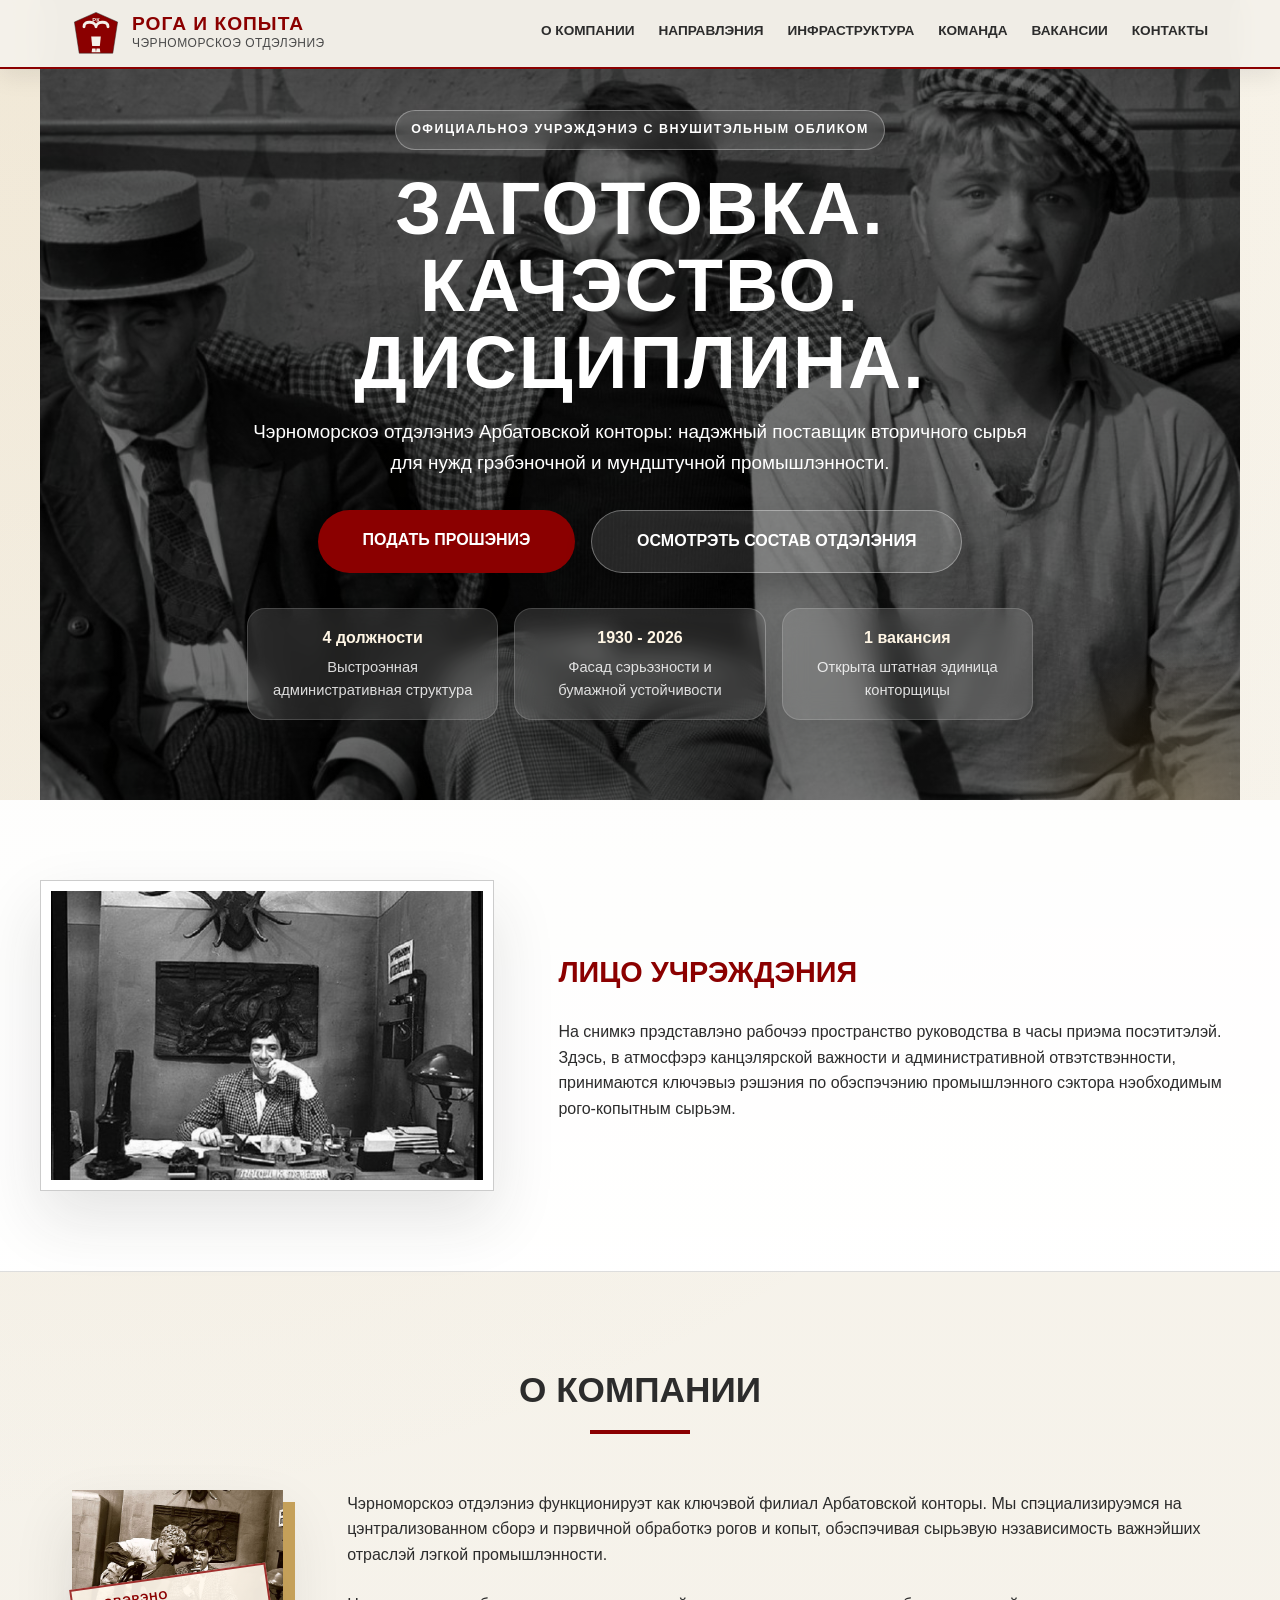
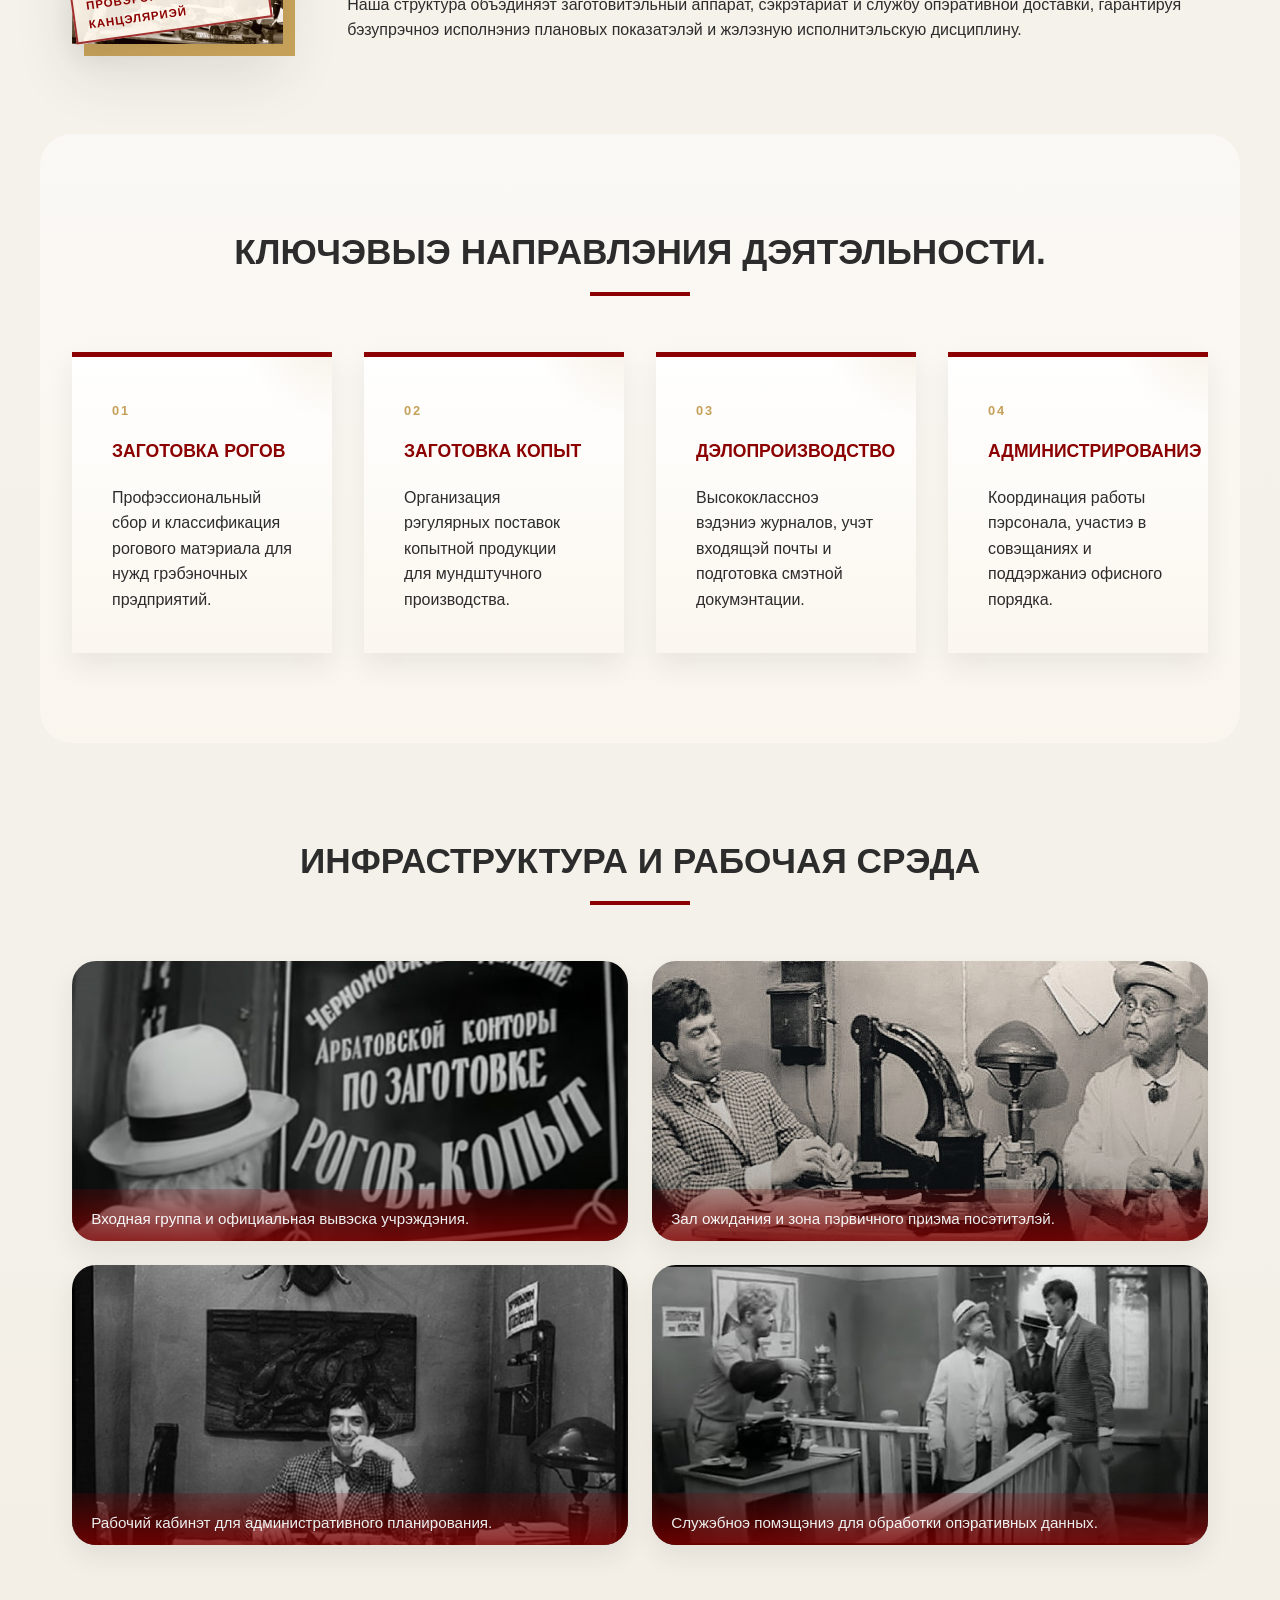
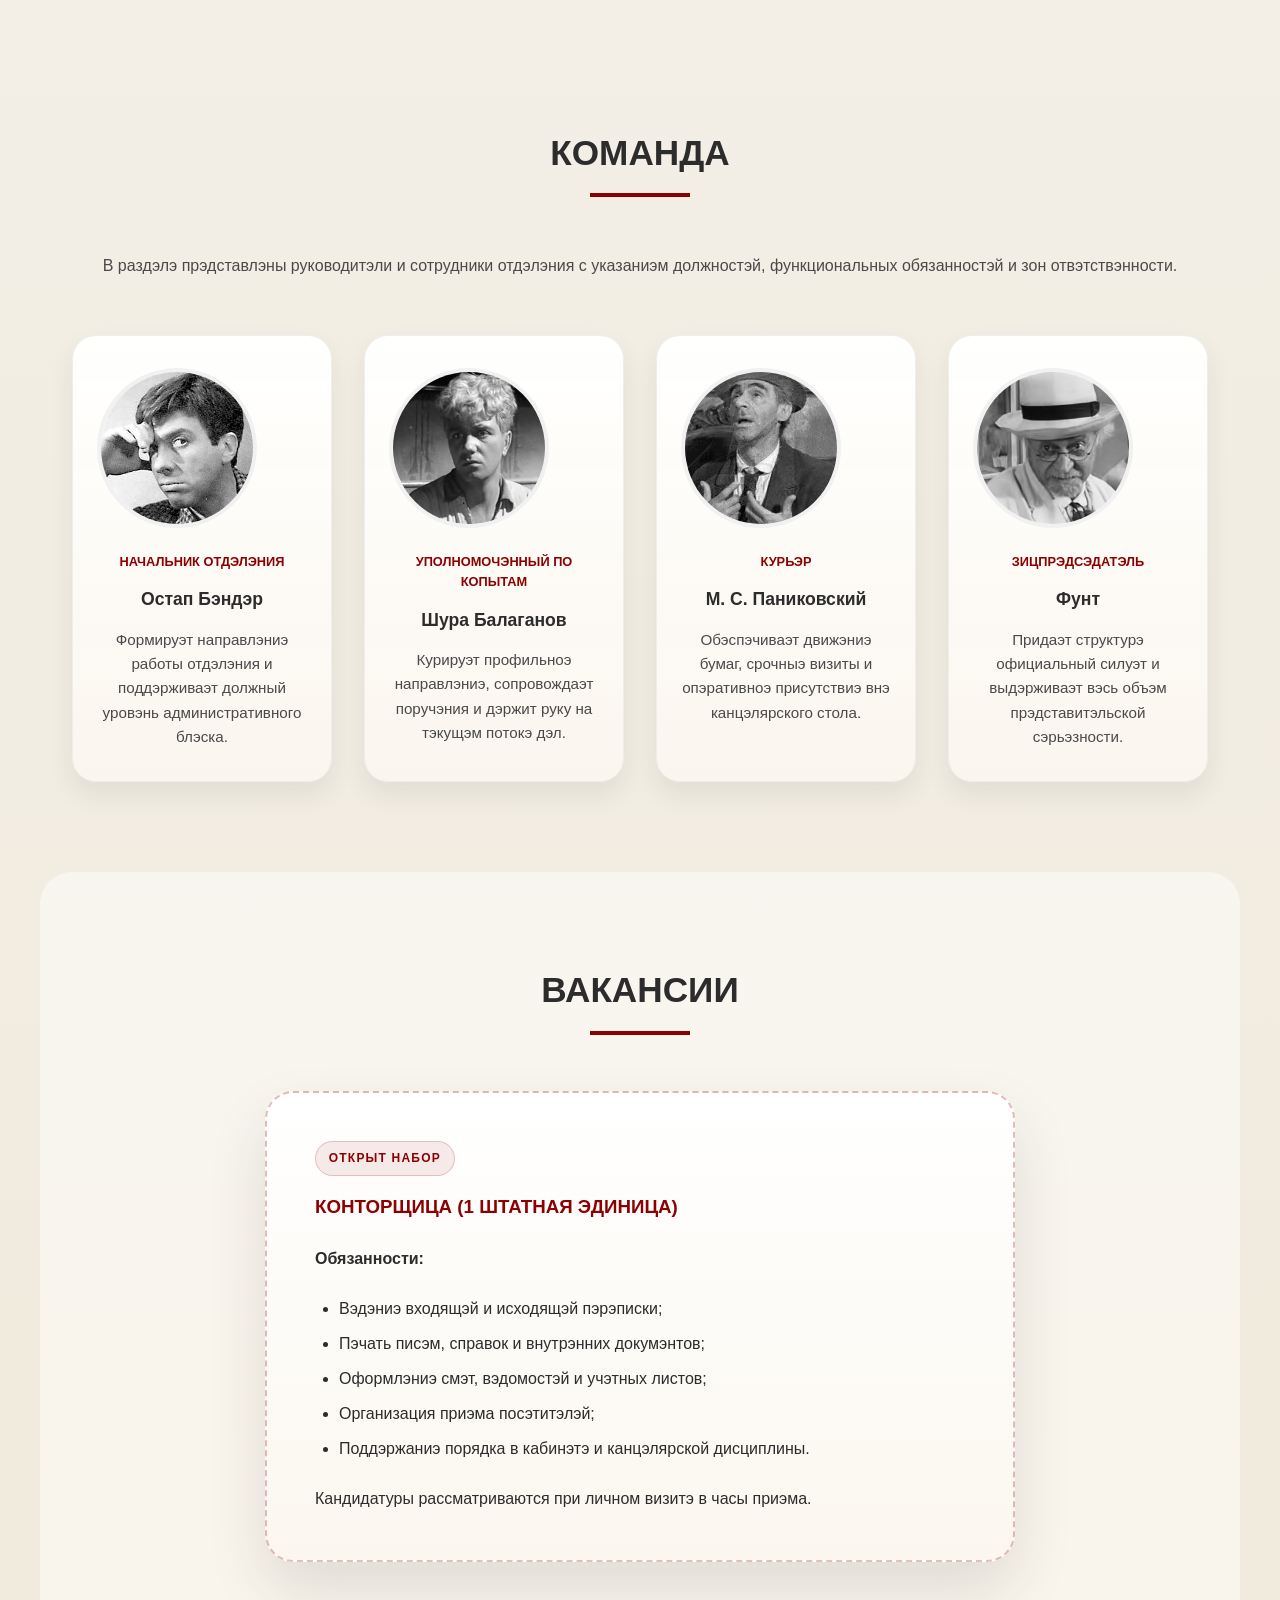
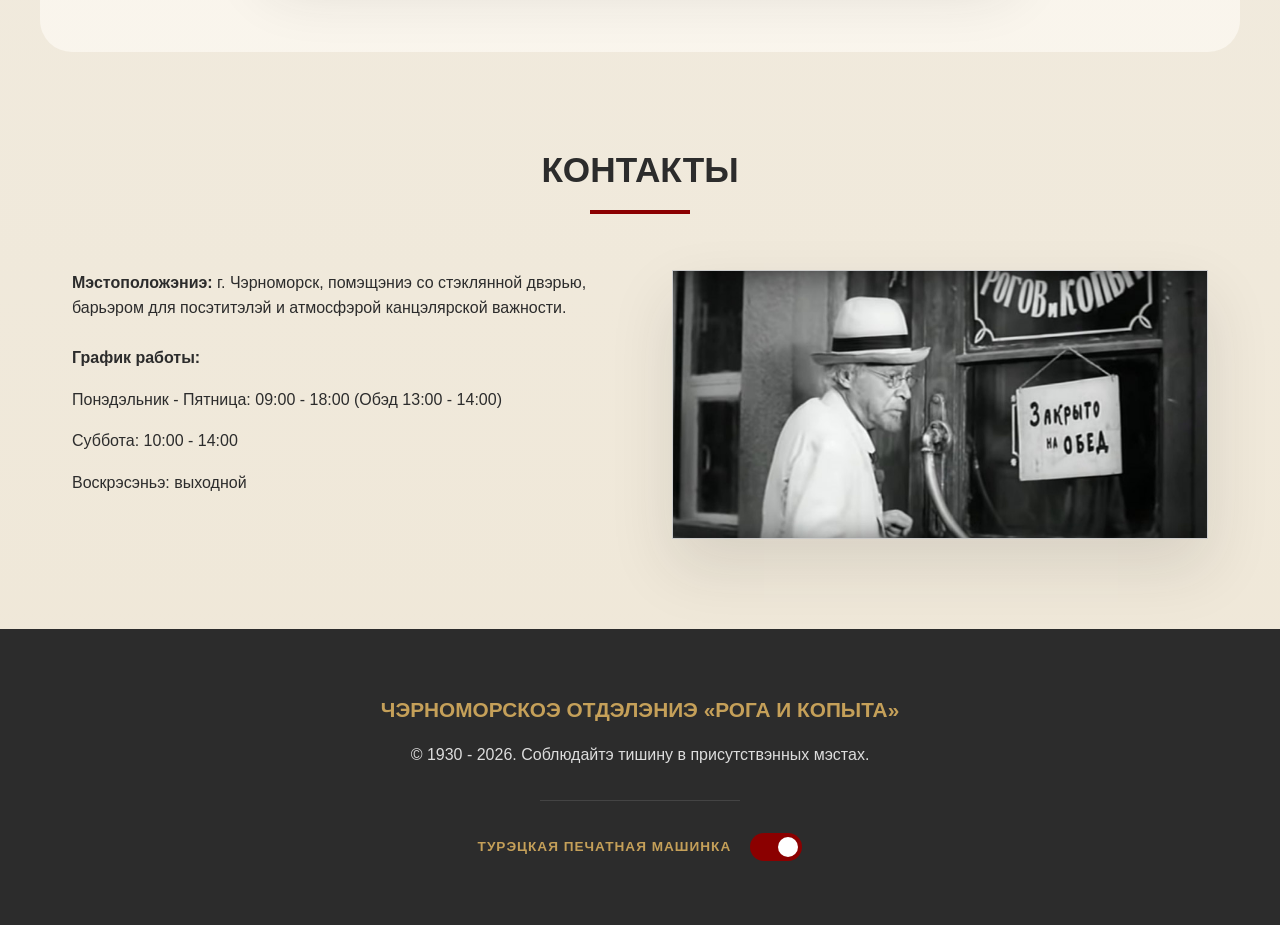
==== commit 83425f77: "feat(site): harden landing page for offline use Move presentation rules into a dedicated stylesheet " ====
--- a/index.html
+++ b/index.html
@@ -51,16 +51,34 @@
     <main>
         <section class="hero" id="home">
             <div class="hero-container">
-                <div class="hero-content">
+                <div class="hero-content reveal">
+                    <span class="hero-kicker">Официальное учреждение с внушительным обликом</span>
                     <h1>Заготовка. Качество. Дисциплина.</h1>
                     <p>Черноморское отделение Арбатовской конторы: надежный поставщик вторичного сырья для нужд гребеночной и мундштучной промышленности.</p>
-                    <a href="#contacts" class="cta-button">Подать прошение</a>
+                    <div class="hero-actions">
+                        <a href="#contacts" class="cta-button">Подать прошение</a>
+                        <a href="#team" class="cta-button cta-button-secondary">Осмотреть состав отделения</a>
+                    </div>
+                    <div class="hero-metrics">
+                        <div class="hero-metric">
+                            <strong>4 должности</strong>
+                            <span>Выстроенная административная структура</span>
+                        </div>
+                        <div class="hero-metric">
+                            <strong>1930 - 2026</strong>
+                            <span>Фасад серьезности и бумажной устойчивости</span>
+                        </div>
+                        <div class="hero-metric">
+                            <strong>1 вакансия</strong>
+                            <span>Открыта штатная единица конторщицы</span>
+                        </div>
+                    </div>
                 </div>
             </div>
         </section>
 
         <div class="office-identity">
-            <div class="identity-grid">
+            <div class="identity-grid reveal">
                 <div class="identity-image">
                     <img src="images/office-identity.jpg" alt="Кабинет управления" width="608" height="406" loading="lazy" decoding="async">
                 </div>
@@ -73,9 +91,10 @@
 
         <section id="about">
             <h2>О компании</h2>
-            <div class="about-block">
+            <div class="about-block reveal">
                 <div class="about-image">
                     <img src="images/about-building.jpg" alt="Главное здание Черноморского отделения" width="590" height="429" loading="lazy" decoding="async">
+                    <span class="photo-stamp">Проверено канцелярией</span>
                 </div>
                 <div class="about-text">
                     <p>Черноморское отделение функционирует как ключевой филиал Арбатовской конторы. Мы специализируемся на централизованном сборе и первичной обработке рогов и копыт, обеспечивая сырьевую независимость важнейших отраслей легкой промышленности.</p>
@@ -87,19 +106,23 @@
         <section id="activities">
             <h2>Ключевые направления деятельности.</h2>
             <div class="activities-grid">
-                <div class="activity-card">
+                <div class="activity-card reveal">
+                    <span class="card-index">01</span>
                     <h3>Заготовка рогов</h3>
                     <p>Профессиональный сбор и классификация рогового материала для нужд гребеночных предприятий.</p>
                 </div>
-                <div class="activity-card">
+                <div class="activity-card reveal">
+                    <span class="card-index">02</span>
                     <h3>Заготовка копыт</h3>
                     <p>Организация регулярных поставок копытной продукции для мундштучного производства.</p>
                 </div>
-                <div class="activity-card">
+                <div class="activity-card reveal">
+                    <span class="card-index">03</span>
                     <h3>Делопроизводство</h3>
                     <p>Высококлассное ведение журналов, учет входящей почты и подготовка сметной документации.</p>
                 </div>
-                <div class="activity-card">
+                <div class="activity-card reveal">
+                    <span class="card-index">04</span>
                     <h3>Администрирование</h3>
                     <p>Координация работы персонала, участие в совещаниях и поддержание офисного порядка.</p>
                 </div>
@@ -109,20 +132,20 @@
         <section id="infra">
             <h2>Инфраструктура и рабочая среда</h2>
             <div class="infra-grid">
-                <div class="infra-item">
-                    <img src="images/infra-entrance.jpg" alt="Входная группа и вывеска учреждения" width="700" height="401" loading="lazy" decoding="async">
+                <div class="infra-item reveal">
+                    <img src="images/entrance-sign.jpg" alt="Входная группа и вывеска учреждения" width="700" height="401" loading="lazy" decoding="async">
                     <div class="infra-caption">Входная группа и официальная вывеска учреждения.</div>
                 </div>
-                <div class="infra-item">
-                    <img src="images/infra-reception.jpg" alt="Зона приема посетителей в отделении" width="700" height="424" loading="lazy" decoding="async">
+                <div class="infra-item reveal">
+                    <img src="images/reception-zone.jpg" alt="Зона приема посетителей в отделении" width="700" height="424" loading="lazy" decoding="async">
                     <div class="infra-caption">Зал ожидания и зона первичного приема посетителей.</div>
                 </div>
-                <div class="infra-item">
-                    <img src="images/infra-office.jpg" alt="Рабочий кабинет административного планирования" width="700" height="425" loading="lazy" decoding="async">
+                <div class="infra-item reveal">
+                    <img src="images/office-cabinet.jpg" alt="Рабочий кабинет административного планирования" width="700" height="425" loading="lazy" decoding="async">
                     <div class="infra-caption">Рабочий кабинет для административного планирования.</div>
                 </div>
-                <div class="infra-item">
-                    <img src="images/infra-staff.jpg" alt="Служебное помещение для работы персонала" width="700" height="396" loading="lazy" decoding="async">
+                <div class="infra-item reveal">
+                    <img src="images/service-room.jpg" alt="Служебное помещение для работы персонала" width="640" height="316" loading="lazy" decoding="async">
                     <div class="infra-caption">Служебное помещение для обработки оперативных данных.</div>
                 </div>
             </div>
@@ -132,32 +155,37 @@
             <h2>Команда</h2>
             <p class="section-lead">В разделе представлены руководители и сотрудники отделения с указанием должностей, функциональных обязанностей и зон ответственности.</p>
             <div class="team-grid">
-                <div class="team-member">
+                <div class="team-member reveal">
                     <img src="images/ostap-bender.jpg" alt="Остап Бендер, начальник отделения" width="250" height="250" loading="lazy" decoding="async">
                     <span class="member-role">Начальник отделения</span>
                     <h4>Остап Бендер</h4>
-                </div>
-                <div class="team-member">
+                    <p class="team-note">Формирует направление работы отделения и поддерживает должный уровень административного блеска.</p>
+                </div>
+                <div class="team-member reveal">
                     <img src="images/shura-balaganov.jpg" alt="Шура Балаганов, уполномоченный по копытам" width="462" height="500" loading="lazy" decoding="async">
                     <span class="member-role">Уполномоченный по копытам</span>
                     <h4>Шура Балаганов</h4>
-                </div>
-                <div class="team-member">
+                    <p class="team-note">Курирует профильное направление, сопровождает поручения и держит руку на текущем потоке дел.</p>
+                </div>
+                <div class="team-member reveal">
                     <img src="images/m-s-panikovskiy.jpg" alt="М. С. Паниковский, курьер отделения" width="193" height="262" loading="lazy" decoding="async">
                     <span class="member-role">Курьер</span>
                     <h4>М. С. Паниковский</h4>
-                </div>
-                <div class="team-member">
+                    <p class="team-note">Обеспечивает движение бумаг, срочные визиты и оперативное присутствие вне канцелярского стола.</p>
+                </div>
+                <div class="team-member reveal">
                     <img src="images/funt.jpg" alt="Фунт, зицпредседатель" width="492" height="618" loading="lazy" decoding="async">
                     <span class="member-role">Зицпредседатель</span>
                     <h4>Фунт</h4>
+                    <p class="team-note">Придает структуре официальный силуэт и выдерживает весь объем представительской серьезности.</p>
                 </div>
             </div>
         </section>
 
         <section id="vacancies">
             <h2>Вакансии</h2>
-            <div class="vacancy-container">
+            <div class="vacancy-container reveal">
+                <span class="vacancy-badge">Открыт набор</span>
                 <h3>Конторщица (1 штатная единица)</h3>
                 <p><strong>Обязанности:</strong></p>
                 <ul class="vacancy-list">
@@ -206,6 +234,8 @@
     <script>
         const navToggle = document.querySelector('.nav-toggle');
         const navLinks = document.getElementById('site-nav');
+        const sections = document.querySelectorAll('main section[id]');
+        const revealElements = document.querySelectorAll('.reveal');
         const typoSwitch = document.getElementById('typo-switch');
         let originalTextMap = new Map();
 
@@ -239,6 +269,45 @@
                     closeMobileMenu();
                 }
             });
+        }
+
+        if (sections.length) {
+            const syncActiveSection = () => {
+                const offset = 140;
+                let currentId = sections[0].id;
+
+                sections.forEach((section) => {
+                    if (window.scrollY + offset >= section.offsetTop) {
+                        currentId = section.id;
+                    }
+                });
+
+                document.querySelectorAll('.nav-links a').forEach((link) => {
+                    link.classList.toggle('is-active', link.getAttribute('href') === `#${currentId}`);
+                });
+            };
+
+            window.addEventListener('scroll', syncActiveSection, { passive: true });
+            window.addEventListener('load', syncActiveSection);
+            syncActiveSection();
+        }
+
+        if (revealElements.length && 'IntersectionObserver' in window) {
+            const revealObserver = new IntersectionObserver((entries) => {
+                entries.forEach((entry) => {
+                    if (entry.isIntersecting) {
+                        entry.target.classList.add('is-visible');
+                        revealObserver.unobserve(entry.target);
+                    }
+                });
+            }, {
+                threshold: 0.14,
+                rootMargin: '0px 0px -40px 0px'
+            });
+
+            revealElements.forEach((element) => revealObserver.observe(element));
+        } else {
+            revealElements.forEach((element) => element.classList.add('is-visible'));
         }
 
         // Функция рекурсивного сбора текстовых узлов
--- a/styles.css
+++ b/styles.css
@@ -1,9 +1,12 @@
 :root {
     --primary-red: #8b0000;
     --paper-bg: #f4f1ea;
+    --paper-soft: #fbf7ef;
     --ink-black: #2c2c2c;
     --accent-gold: #c5a059;
     --text-gray: #4a4a4a;
+    --deep-shadow: 0 28px 60px rgba(44, 44, 44, 0.12);
+    --soft-shadow: 0 12px 26px rgba(44, 44, 44, 0.08);
     --transition: all 0.3s ease;
 }
 
@@ -19,7 +22,9 @@
 
 body {
     font-family: "Segoe UI", Roboto, Helvetica, Arial, sans-serif;
-    background-color: var(--paper-bg);
+    background:
+        radial-gradient(circle at top left, rgba(197, 160, 89, 0.14), transparent 26%),
+        linear-gradient(180deg, #f8f4eb 0%, var(--paper-bg) 45%, #efe7d7 100%);
     color: var(--ink-black);
     line-height: 1.6;
     overflow-x: hidden;
@@ -43,7 +48,8 @@
     background: rgba(244, 241, 234, 0.98);
     border-bottom: 2px solid var(--primary-red);
     z-index: 1000;
-    box-shadow: 0 2px 10px rgba(0,0,0,0.1);
+    backdrop-filter: blur(12px);
+    box-shadow: 0 8px 24px rgba(0,0,0,0.08);
 }
 
 nav {
@@ -129,6 +135,27 @@
     color: var(--primary-red);
 }
 
+.nav-links a.is-active {
+    color: var(--primary-red);
+}
+
+.nav-links a.is-active::after,
+.nav-links a:hover::after {
+    transform: scaleX(1);
+}
+
+.nav-links a::after {
+    content: "";
+    display: block;
+    width: 100%;
+    height: 2px;
+    margin-top: 0.35rem;
+    background: currentColor;
+    transform: scaleX(0);
+    transform-origin: center;
+    transition: transform 0.25s ease;
+}
+
 .logo-container:focus-visible,
 .nav-links a:focus-visible,
 .cta-button:focus-visible,
@@ -140,15 +167,29 @@
 
 /* Главный экран */
 .hero {
-    height: 500px;
+    min-height: 620px;
+    height: auto;
     display: flex;
     align-items: center;
     justify-content: center;
-    padding-top: 60px;
+    padding: 110px 0 80px;
     background: linear-gradient(rgba(0, 0, 0, 0.55), rgba(0, 0, 0, 0.55)),
                 url('images/hero-bg.jpg') center/cover no-repeat;
     color: white;
     text-align: center;
+    position: relative;
+    overflow: hidden;
+}
+
+.hero::before {
+    content: "";
+    position: absolute;
+    inset: auto -10% -25% auto;
+    width: 360px;
+    height: 360px;
+    border-radius: 50%;
+    background: radial-gradient(circle, rgba(197, 160, 89, 0.28), transparent 68%);
+    pointer-events: none;
 }
 
 .hero-container {
@@ -156,17 +197,43 @@
     padding: 0 2rem;
 }
 
+.hero-content {
+    position: relative;
+    z-index: 1;
+}
+
+.hero-kicker {
+    display: inline-flex;
+    align-items: center;
+    gap: 0.5rem;
+    padding: 0.55rem 0.95rem;
+    margin-bottom: 1.25rem;
+    border: 1px solid rgba(255, 255, 255, 0.32);
+    background: rgba(255, 255, 255, 0.12);
+    backdrop-filter: blur(10px);
+    border-radius: 999px;
+    text-transform: uppercase;
+    font-size: 0.78rem;
+    letter-spacing: 0.12em;
+    font-weight: 700;
+}
+
 .hero h1 {
-    font-size: 3rem;
+    font-size: clamp(2.6rem, 6vw, 4.6rem);
     text-transform: uppercase;
     margin-bottom: 1rem;
     letter-spacing: 2px;
+    line-height: 1.05;
+    text-wrap: balance;
 }
 
 .hero p {
-    font-size: 1.2rem;
+    font-size: 1.18rem;
     margin-bottom: 2rem;
-    font-weight: 300;
+    font-weight: 400;
+    max-width: 55rem;
+    margin-left: auto;
+    margin-right: auto;
 }
 
 .cta-button {
@@ -177,9 +244,9 @@
     text-decoration: none;
     font-weight: bold;
     text-transform: uppercase;
-    border-radius: 2px;
+    border-radius: 999px;
     transition: var(--transition);
-    box-shadow: 0 4px 15px rgba(0,0,0,0.3);
+    box-shadow: 0 14px 28px rgba(0,0,0,0.2);
 }
 
 .cta-button:hover {
@@ -187,9 +254,55 @@
     transform: translateY(-2px);
 }
 
+.cta-button-secondary {
+    background: rgba(255, 255, 255, 0.12);
+    border: 1px solid rgba(255, 255, 255, 0.34);
+    color: white;
+}
+
+.cta-button-secondary:hover {
+    background: rgba(255, 255, 255, 0.2);
+}
+
+.hero-actions {
+    display: flex;
+    justify-content: center;
+    gap: 1rem;
+    flex-wrap: wrap;
+}
+
+.hero-metrics {
+    margin-top: 2.2rem;
+    display: grid;
+    grid-template-columns: repeat(3, minmax(0, 1fr));
+    gap: 1rem;
+}
+
+.hero-metric {
+    padding: 1rem 1.1rem;
+    background: rgba(255, 255, 255, 0.12);
+    border: 1px solid rgba(255, 255, 255, 0.16);
+    border-radius: 18px;
+    backdrop-filter: blur(12px);
+    box-shadow: var(--soft-shadow);
+}
+
+.hero-metric strong {
+    display: block;
+    font-size: 1rem;
+    margin-bottom: 0.35rem;
+    color: #fff6e5;
+}
+
+.hero-metric span {
+    display: block;
+    font-size: 0.92rem;
+    color: rgba(255, 255, 255, 0.84);
+}
+
 /* Лицо учреждения */
 .office-identity {
-    background-color: white;
+    background: linear-gradient(180deg, rgba(255,255,255,0.92), rgba(255,255,255,0.98));
     padding: 5rem 2rem;
     border-bottom: 1px solid #ddd;
 }
@@ -208,7 +321,12 @@
     border: 1px solid #ccc;
     padding: 10px;
     background: white;
-    box-shadow: 0 10px 30px rgba(0,0,0,0.15);
+    box-shadow: var(--deep-shadow);
+    transition: transform 0.45s ease, box-shadow 0.45s ease;
+}
+
+.identity-grid:hover .identity-image img {
+    transform: translateY(-4px) scale(1.01);
 }
 
 .identity-text h3 {
@@ -223,6 +341,12 @@
     padding: 90px 2rem;
     max-width: 1200px;
     margin: 0 auto;
+}
+
+#activities,
+#vacancies {
+    background: linear-gradient(180deg, rgba(255,255,255,0.5), rgba(251,247,239,0.85));
+    border-radius: 32px;
 }
 
 h2 {
@@ -254,11 +378,36 @@
 
 .about-image img {
     width: 480px;
-    box-shadow: 12px 12px 0 var(--accent-gold);
+    box-shadow: 12px 12px 0 var(--accent-gold), var(--deep-shadow);
+    transition: transform 0.45s ease;
+}
+
+.about-image {
+    position: relative;
+}
+
+.about-image:hover img {
+    transform: translateY(-4px);
 }
 
 .stacked-paragraph {
     margin-top: 1.5rem;
+}
+
+.photo-stamp {
+    position: absolute;
+    right: 0.8rem;
+    bottom: 0.8rem;
+    padding: 0.45rem 0.8rem;
+    border: 2px solid rgba(139, 0, 0, 0.8);
+    color: var(--primary-red);
+    background: rgba(255, 248, 236, 0.92);
+    text-transform: uppercase;
+    letter-spacing: 0.08em;
+    font-size: 0.72rem;
+    font-weight: 800;
+    transform: rotate(-8deg);
+    box-shadow: var(--soft-shadow);
 }
 
 /* Направления */
@@ -269,15 +418,19 @@
 }
 
 .activity-card {
-    background: white;
+    background: linear-gradient(180deg, rgba(255,255,255,0.98), rgba(251,247,239,0.96));
     padding: 2.5rem;
     border-top: 5px solid var(--primary-red);
-    box-shadow: 0 5px 15px rgba(0,0,0,0.05);
-    transition: var(--transition);
+    box-shadow: var(--soft-shadow);
+    transition: transform 0.35s ease, box-shadow 0.35s ease, border-color 0.35s ease;
+    position: relative;
+    overflow: hidden;
 }
 
 .activity-card:hover {
-    transform: translateY(-5px);
+    transform: translateY(-8px);
+    box-shadow: var(--deep-shadow);
+    border-top-color: var(--accent-gold);
 }
 
 .activity-card h3 {
@@ -285,6 +438,30 @@
     color: var(--primary-red);
     font-size: 1.1rem;
     text-transform: uppercase;
+}
+
+.activity-card::before {
+    content: "";
+    position: absolute;
+    inset: -40% auto auto 65%;
+    width: 180px;
+    height: 180px;
+    border-radius: 50%;
+    background: radial-gradient(circle, rgba(197, 160, 89, 0.16), transparent 72%);
+    transition: transform 0.4s ease;
+}
+
+.activity-card:hover::before {
+    transform: scale(1.15);
+}
+
+.card-index {
+    display: inline-block;
+    margin-bottom: 1rem;
+    font-size: 0.8rem;
+    font-weight: 800;
+    letter-spacing: 0.14em;
+    color: var(--accent-gold);
 }
 
 /* Инфраструктура */
@@ -298,27 +475,51 @@
     position: relative;
     height: 280px;
     overflow: hidden;
+    border-radius: 24px;
+    box-shadow: var(--soft-shadow);
 }
 
 .infra-item img {
     width: 100%;
     height: 100%;
     object-fit: cover;
-    transition: transform 0.5s ease;
+    transition: transform 0.55s ease, filter 0.55s ease;
 }
 
 .infra-item:hover img {
-    transform: scale(1.05);
+    transform: scale(1.08);
+    filter: saturate(1.08);
+}
+
+.infra-item::after {
+    content: "";
+    position: absolute;
+    inset: 0;
+    background: linear-gradient(180deg, rgba(0,0,0,0.04), rgba(0,0,0,0.34));
+    transition: opacity 0.35s ease;
+}
+
+.infra-item:hover::after {
+    opacity: 0.9;
 }
 
 .infra-caption {
     position: absolute;
     bottom: 0;
-    background: rgba(139, 0, 0, 0.9);
+    background: linear-gradient(180deg, rgba(139, 0, 0, 0.2), rgba(139, 0, 0, 0.92));
     color: white;
     width: 100%;
-    padding: 0.8rem 1.2rem;
+    padding: 1.1rem 1.2rem;
     font-size: 0.95rem;
+    z-index: 1;
+    transform: translateY(8px);
+    opacity: 0.92;
+    transition: transform 0.35s ease, opacity 0.35s ease;
+}
+
+.infra-item:hover .infra-caption {
+    transform: translateY(0);
+    opacity: 1;
 }
 
 /* Команда */
@@ -329,15 +530,19 @@
 }
 
 .team-member {
-    background: white;
+    background: linear-gradient(180deg, rgba(255,255,255,0.98), rgba(251,247,239,0.96));
     padding: 2rem 1.5rem;
     text-align: center;
     border: 1px solid #eee;
-    transition: var(--transition);
+    transition: transform 0.35s ease, box-shadow 0.35s ease, border-color 0.35s ease;
+    border-radius: 24px;
+    box-shadow: var(--soft-shadow);
 }
 
 .team-member:hover {
-    box-shadow: 0 10px 25px rgba(0,0,0,0.1);
+    transform: translateY(-10px);
+    box-shadow: var(--deep-shadow);
+    border-color: rgba(197, 160, 89, 0.45);
 }
 
 .team-member img {
@@ -348,6 +553,13 @@
     margin-bottom: 1.5rem;
     filter: grayscale(1);
     border: 4px solid var(--paper-bg);
+    transition: transform 0.35s ease, filter 0.35s ease, border-color 0.35s ease;
+}
+
+.team-member:hover img {
+    transform: scale(1.05);
+    filter: grayscale(0);
+    border-color: rgba(197, 160, 89, 0.45);
 }
 
 .team-member h4 {
@@ -364,6 +576,12 @@
     display: block;
 }
 
+.team-note {
+    margin-top: 0.9rem;
+    color: var(--text-gray);
+    font-size: 0.95rem;
+}
+
 .section-lead {
     text-align: center;
     margin-bottom: 3.5rem;
@@ -372,11 +590,14 @@
 
 /* Вакансии */
 .vacancy-container {
-    background: white;
-    border: 2px dashed #ccc;
+    background: linear-gradient(180deg, rgba(255,255,255,0.98), rgba(251,247,239,0.98));
+    border: 2px dashed rgba(139, 0, 0, 0.26);
     padding: 3rem;
     max-width: 750px;
     margin: 0 auto;
+    border-radius: 28px;
+    box-shadow: var(--deep-shadow);
+    position: relative;
 }
 
 .vacancy-container h3 {
@@ -391,6 +612,21 @@
 
 .vacancy-list li {
     margin-bottom: 0.6rem;
+}
+
+.vacancy-badge {
+    display: inline-flex;
+    align-items: center;
+    padding: 0.45rem 0.8rem;
+    margin-bottom: 1rem;
+    background: rgba(139, 0, 0, 0.08);
+    color: var(--primary-red);
+    border: 1px solid rgba(139, 0, 0, 0.18);
+    border-radius: 999px;
+    text-transform: uppercase;
+    letter-spacing: 0.1em;
+    font-size: 0.75rem;
+    font-weight: 800;
 }
 
 /* Контакты */
@@ -422,7 +658,12 @@
     height: auto;
     object-fit: contain;
     border: 1px solid #ccc;
-    box-shadow: 0 5px 20px rgba(0,0,0,0.1);
+    box-shadow: var(--deep-shadow);
+    transition: transform 0.45s ease, box-shadow 0.45s ease;
+}
+
+.contact-visual:hover img {
+    transform: translateY(-4px) scale(1.01);
 }
 
 /* Футер */
@@ -508,6 +749,17 @@
 
 input:checked + .slider:before {
     transform: translateX(24px);
+}
+
+.reveal {
+    opacity: 0;
+    transform: translateY(24px);
+    transition: opacity 0.65s ease, transform 0.65s ease;
+}
+
+.reveal.is-visible {
+    opacity: 1;
+    transform: translateY(0);
 }
 
 /* Адаптивность */
@@ -559,13 +811,16 @@
     }
 
     .hero {
-        min-height: 460px;
-        height: auto;
-        padding: 110px 0 70px;
+        min-height: 560px;
+        padding: 120px 0 70px;
     }
 
     .hero h1 {
         font-size: 2.2rem;
+    }
+
+    .hero-metrics {
+        grid-template-columns: 1fr;
     }
 
     .hero p,
@@ -595,6 +850,10 @@
         letter-spacing: 1px;
     }
 
+    .hero-kicker {
+        font-size: 0.7rem;
+    }
+
     h2 {
         font-size: 1.8rem;
     }
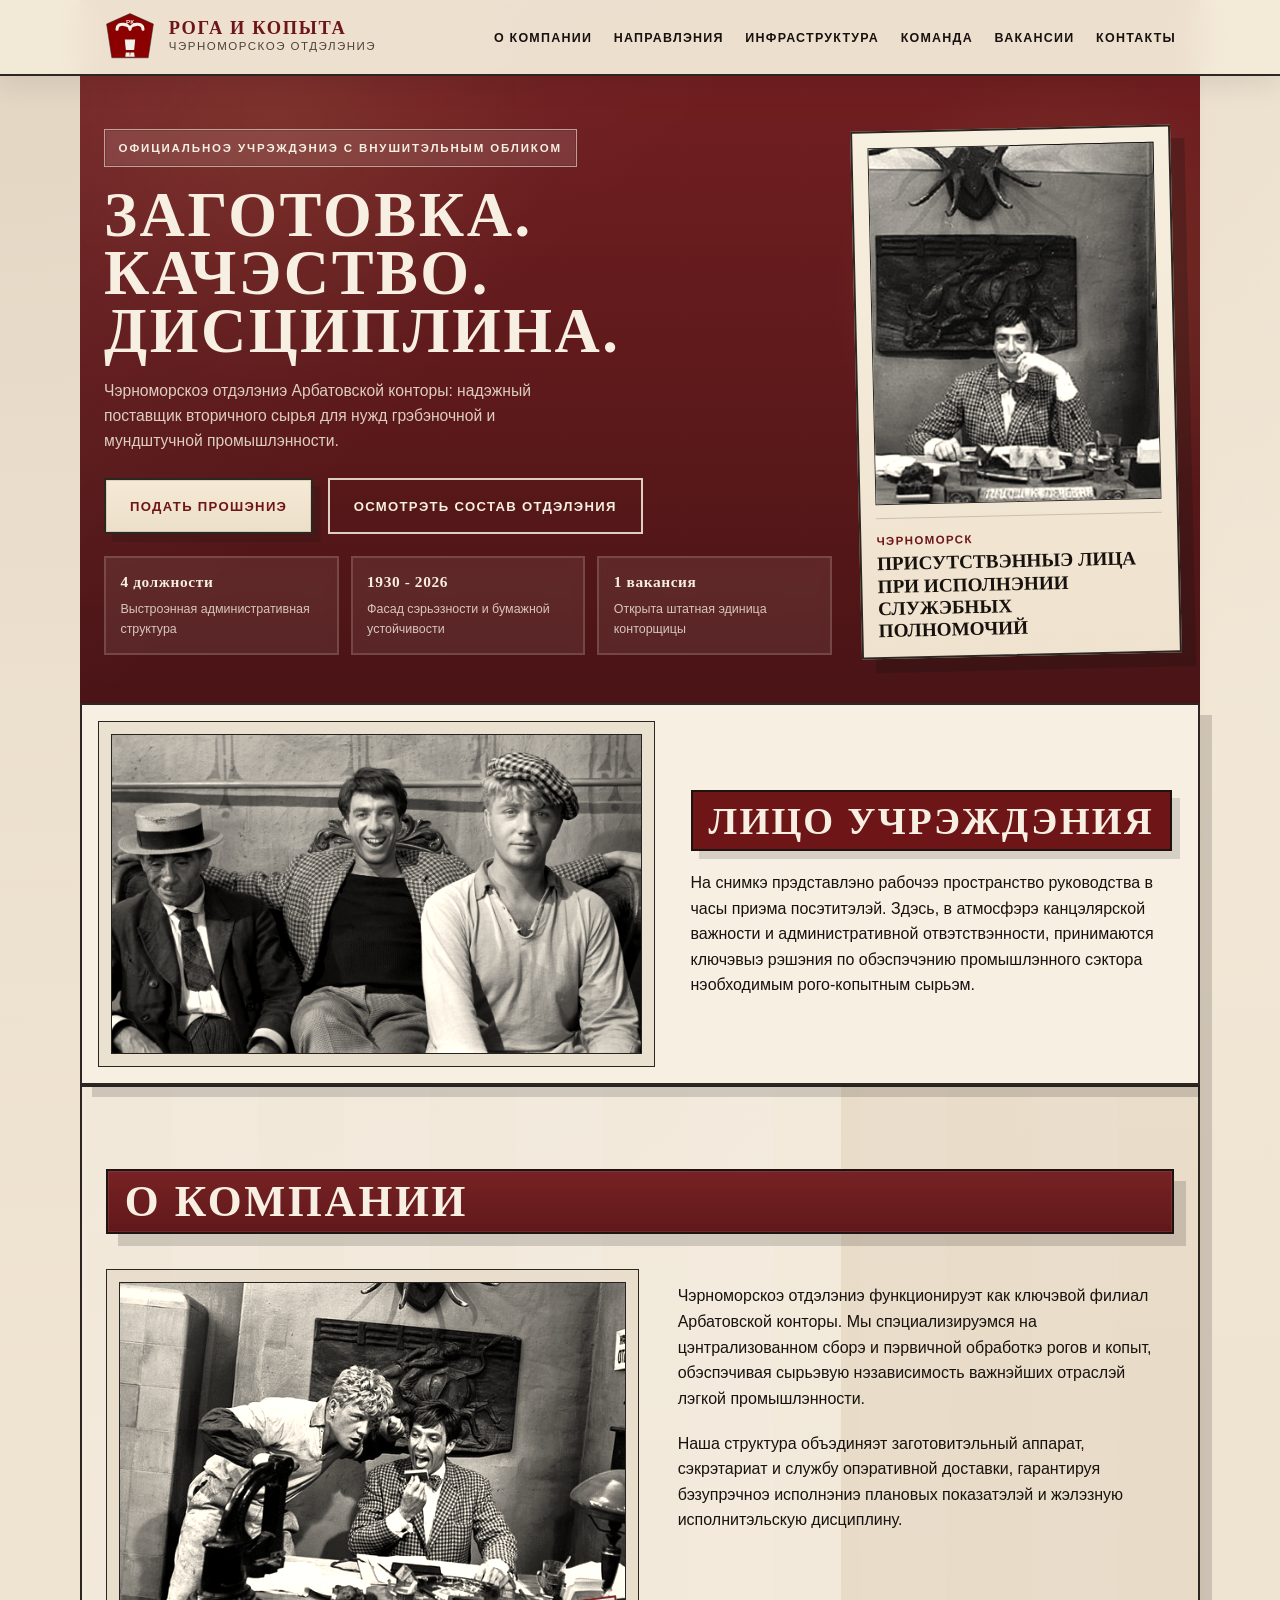
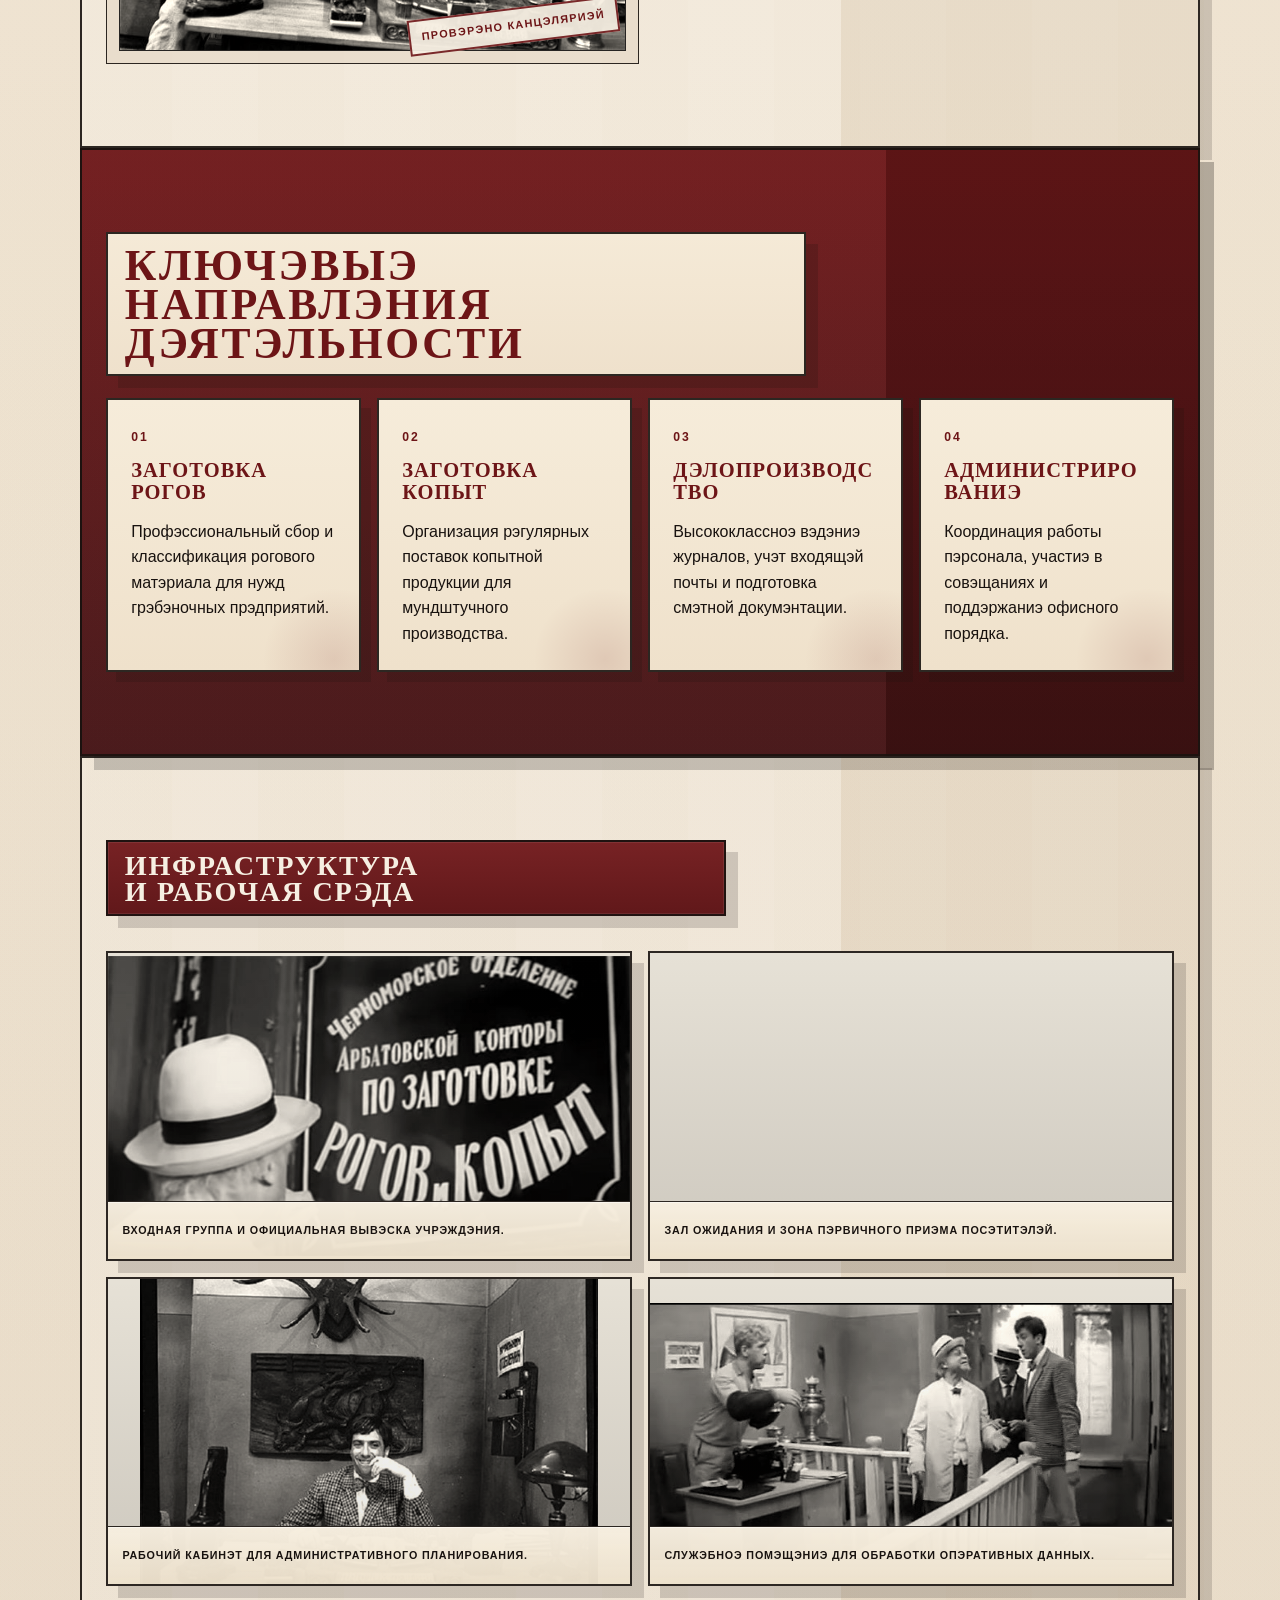
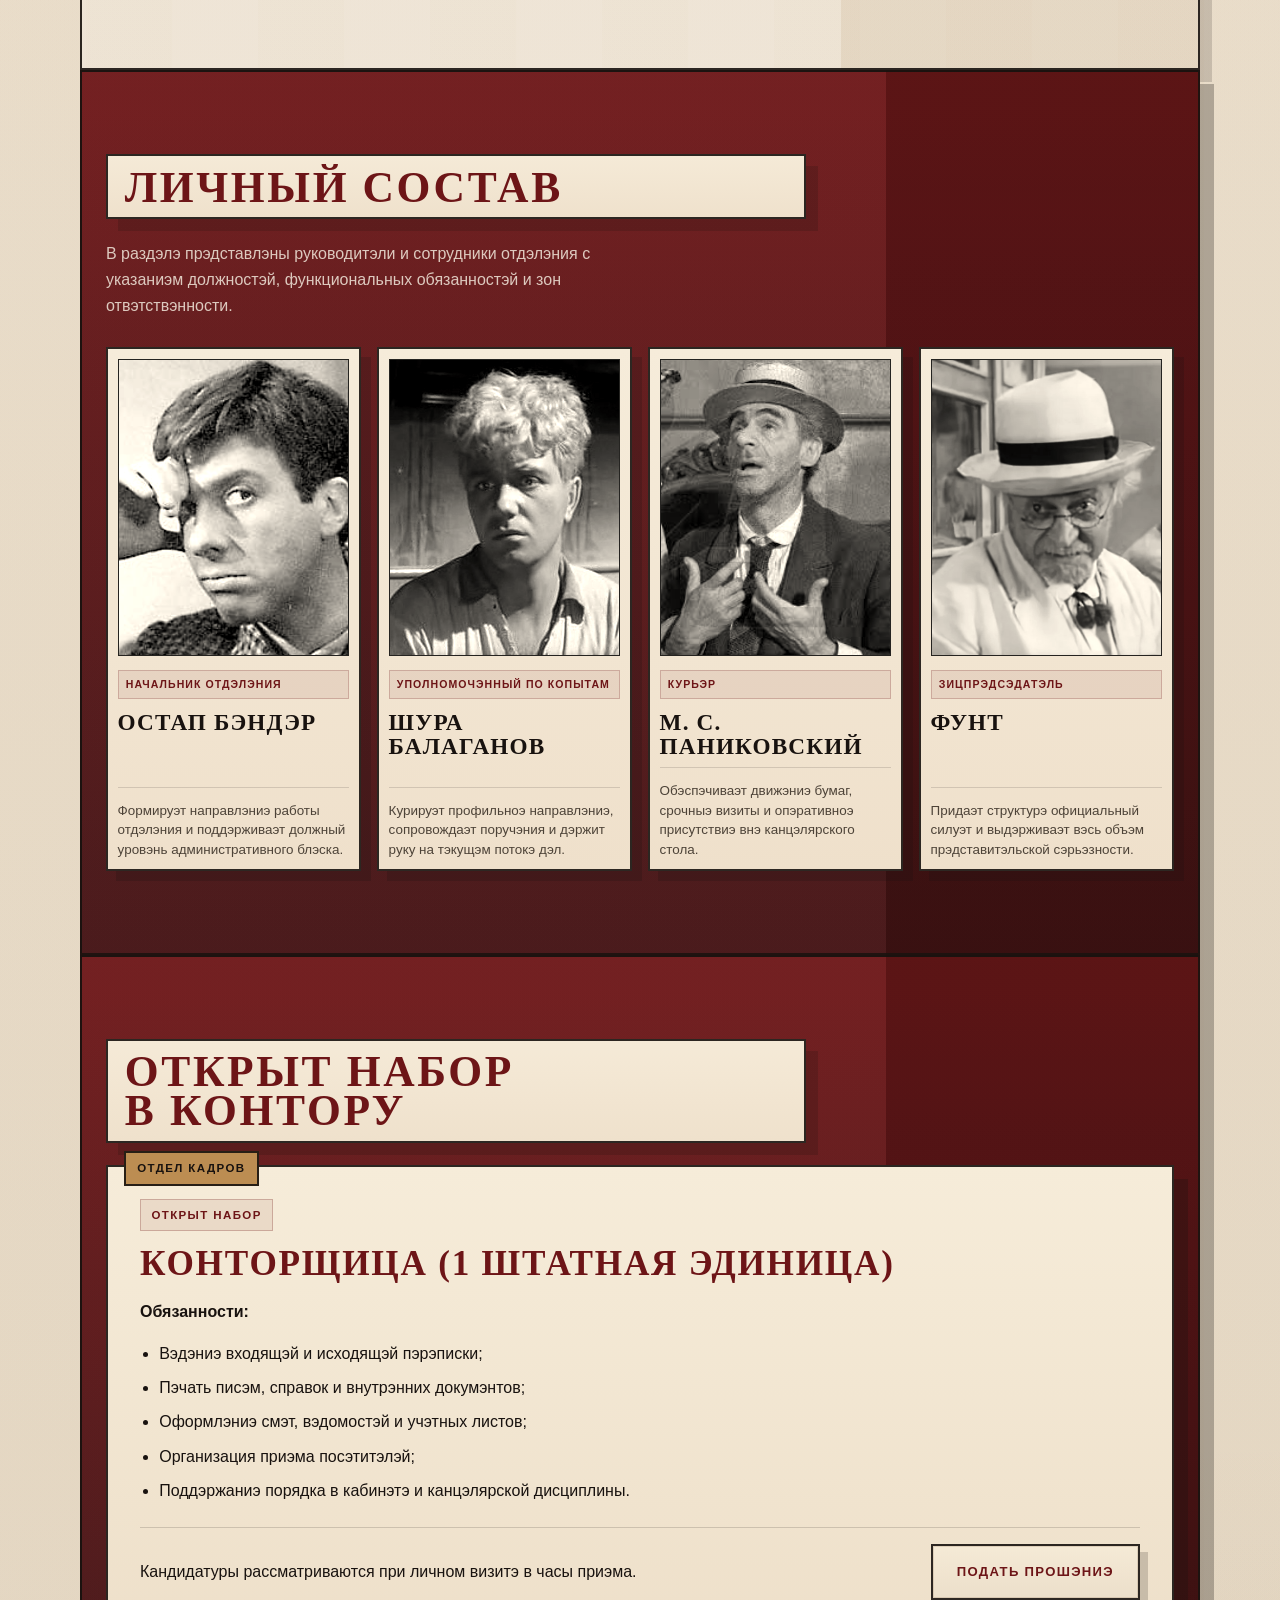
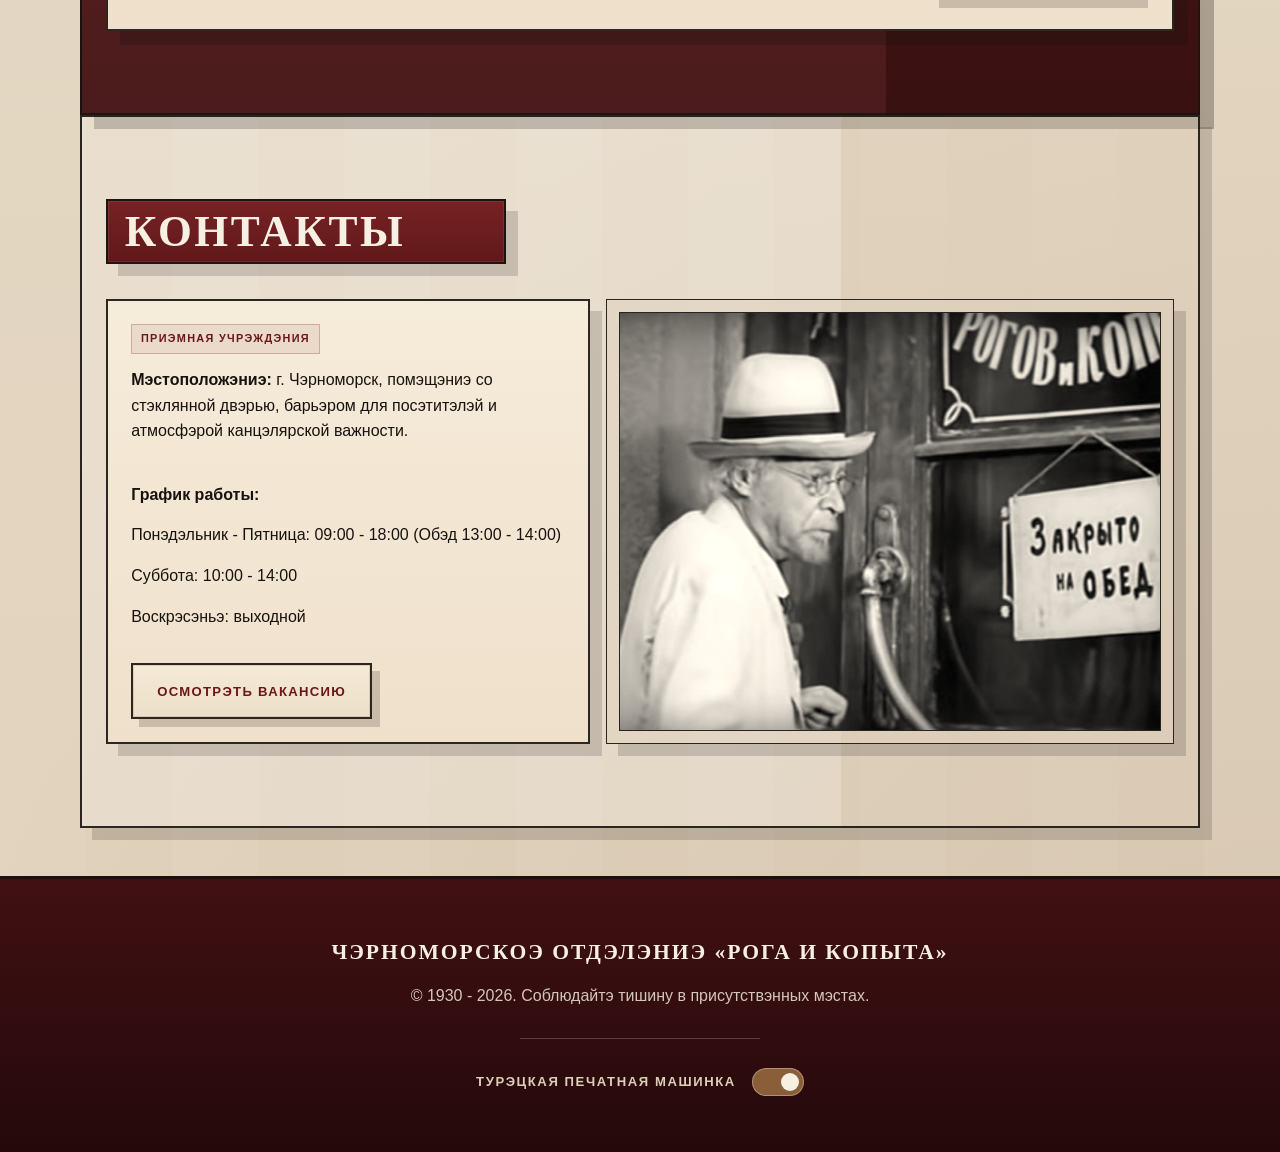
==== commit 71bf2595: "Refine vintage poster styling and layout details" ====
--- a/index.html
+++ b/index.html
@@ -10,8 +10,8 @@
     <meta property="og:locale" content="ru_RU">
     <meta property="og:title" content="Рога и копыта - Черноморское отделение">
     <meta property="og:description" content="Черноморское отделение Арбатовской конторы: заготовка, делопроизводство и административная дисциплина в деловом ритме учреждения.">
-    <meta property="og:image" content="images/hero-bg.jpg">
-    <link rel="preload" as="image" href="images/hero-bg.jpg">
+    <meta property="og:image" content="images/office-identity.jpg">
+    <link rel="preload" as="image" href="images/office-identity.jpg">
     <link rel="stylesheet" href="styles.css">
 </head>
 <body>
@@ -74,13 +74,22 @@
                         </div>
                     </div>
                 </div>
+                <div class="hero-visual reveal">
+                    <div class="hero-poster">
+                        <img src="images/office-identity.jpg" alt="Служебный портрет представителей отделения" width="608" height="406" decoding="async" fetchpriority="high">
+                        <div class="hero-poster-meta">
+                            <span>Черноморск</span>
+                            <strong>Присутственные лица при исполнении служебных полномочий</strong>
+                        </div>
+                    </div>
+                </div>
             </div>
         </section>
 
         <div class="office-identity">
             <div class="identity-grid reveal">
                 <div class="identity-image">
-                    <img src="images/office-identity.jpg" alt="Кабинет управления" width="608" height="406" loading="lazy" decoding="async">
+                    <img src="images/hero-bg.jpg" alt="Сотрудники отделения в рабочей обстановке" width="800" height="450" loading="lazy" decoding="async">
                 </div>
                 <div class="identity-text">
                     <h3>Лицо учреждения</h3>
@@ -104,7 +113,7 @@
         </section>
 
         <section id="activities">
-            <h2>Ключевые направления деятельности.</h2>
+            <h2>Ключевые направления деятельности</h2>
             <div class="activities-grid">
                 <div class="activity-card reveal">
                     <span class="card-index">01</span>
@@ -152,7 +161,7 @@
         </section>
 
         <section id="team">
-            <h2>Команда</h2>
+            <h2>Личный состав</h2>
             <p class="section-lead">В разделе представлены руководители и сотрудники отделения с указанием должностей, функциональных обязанностей и зон ответственности.</p>
             <div class="team-grid">
                 <div class="team-member reveal">
@@ -183,7 +192,7 @@
         </section>
 
         <section id="vacancies">
-            <h2>Вакансии</h2>
+            <h2>Открыт набор в контору</h2>
             <div class="vacancy-container reveal">
                 <span class="vacancy-badge">Открыт набор</span>
                 <h3>Конторщица (1 штатная единица)</h3>
@@ -195,7 +204,10 @@
                     <li>Организация приема посетителей;</li>
                     <li>Поддержание порядка в кабинете и канцелярской дисциплины.</li>
                 </ul>
-                <p>Кандидатуры рассматриваются при личном визите в часы приема.</p>
+                <div class="vacancy-actions">
+                    <p>Кандидатуры рассматриваются при личном визите в часы приема.</p>
+                    <a href="#contacts" class="cta-button vacancy-action">Подать прошение</a>
+                </div>
             </div>
         </section>
 
@@ -203,11 +215,15 @@
             <h2>Контакты</h2>
             <div class="contacts-flex">
                 <div class="contact-details">
-                    <p><strong>Местоположение:</strong> г. Черноморск, помещение со стеклянной дверью, барьером для посетителей и атмосферой канцелярской важности.</p>
+                    <span class="contact-badge">Приемная учреждения</span>
+                    <p class="contact-primary"><strong>Местоположение:</strong> г. Черноморск, помещение со стеклянной дверью, барьером для посетителей и атмосферой канцелярской важности.</p>
                     <p class="contact-schedule-title"><strong>График работы:</strong></p>
                     <p>Понедельник - Пятница: 09:00 - 18:00 (Обед 13:00 - 14:00)</p>
                     <p>Суббота: 10:00 - 14:00</p>
                     <p>Воскресенье: выходной</p>
+                    <div class="contact-actions">
+                        <a href="#vacancies" class="cta-button contact-action">Осмотреть вакансию</a>
+                    </div>
                 </div>
                 <div class="contact-visual">
                     <img src="images/contact-hours.jpg" alt="Приемное пространство рядом с информацией о графике работы" width="888" height="444" loading="lazy" decoding="async">
--- a/styles.css
+++ b/styles.css
@@ -1,13 +1,17 @@
 :root {
-    --primary-red: #8b0000;
-    --paper-bg: #f4f1ea;
-    --paper-soft: #fbf7ef;
-    --ink-black: #2c2c2c;
-    --accent-gold: #c5a059;
-    --text-gray: #4a4a4a;
-    --deep-shadow: 0 28px 60px rgba(44, 44, 44, 0.12);
-    --soft-shadow: 0 12px 26px rgba(44, 44, 44, 0.08);
-    --transition: all 0.3s ease;
+    --maroon: #6d1517;
+    --maroon-dark: #411012;
+    --cream: #ece1cf;
+    --cream-light: #f6efe2;
+    --cream-muted: #ddcfbb;
+    --ink: #18120f;
+    --ink-soft: #4d4338;
+    --accent: #bc8d52;
+    --line: rgba(24, 18, 15, 0.9);
+    --shadow-offset: 12px 12px 0 rgba(24, 18, 15, 0.16);
+    --shadow-offset-dark: 14px 14px 0 rgba(24, 18, 15, 0.28);
+    --soft-shadow: 0 20px 50px rgba(24, 18, 15, 0.14);
+    --transition: 0.32s ease;
 }
 
 html {
@@ -21,13 +25,16 @@
 }
 
 body {
-    font-family: "Segoe UI", Roboto, Helvetica, Arial, sans-serif;
-    background:
-        radial-gradient(circle at top left, rgba(197, 160, 89, 0.14), transparent 26%),
-        linear-gradient(180deg, #f8f4eb 0%, var(--paper-bg) 45%, #efe7d7 100%);
-    color: var(--ink-black);
+    font-family: "Arial", "Helvetica Neue", sans-serif;
+    color: var(--ink);
     line-height: 1.6;
     overflow-x: hidden;
+    background:
+        radial-gradient(circle at top left, rgba(99, 53, 24, 0.08), transparent 24%),
+        radial-gradient(circle at bottom right, rgba(89, 55, 23, 0.08), transparent 22%),
+        repeating-linear-gradient(90deg, rgba(255, 255, 255, 0.05) 0 86px, rgba(222, 208, 184, 0.03) 86px 172px),
+        linear-gradient(180deg, rgba(120, 83, 44, 0.05) 0%, rgba(255, 255, 255, 0) 12%, rgba(92, 57, 29, 0.04) 100%),
+        linear-gradient(180deg, #f3e9d7 0%, #ebdeca 50%, #e5d7c1 100%);
 }
 
 img {
@@ -36,41 +43,45 @@
     height: auto;
 }
 
+a {
+    color: inherit;
+}
+
 section[id] {
-    scroll-margin-top: 92px;
-}
-
-/* Навигация */
+    scroll-margin-top: 110px;
+}
+
 header {
     position: fixed;
-    top: 0;
-    width: 100%;
-    background: rgba(244, 241, 234, 0.98);
-    border-bottom: 2px solid var(--primary-red);
+    inset: 0 0 auto;
     z-index: 1000;
-    backdrop-filter: blur(12px);
-    box-shadow: 0 8px 24px rgba(0,0,0,0.08);
+    background: rgba(244, 234, 217, 0.95);
+    border-bottom: 2px solid var(--line);
+    backdrop-filter: blur(14px);
+    box-shadow: 0 10px 24px rgba(24, 18, 15, 0.08);
 }
 
 nav {
-    max-width: 1200px;
+    max-width: 1120px;
     margin: 0 auto;
+    padding: 0.7rem 1.5rem;
     display: flex;
+    align-items: center;
     justify-content: space-between;
-    align-items: center;
-    padding: 0.6rem 2rem;
+    gap: 1rem;
 }
 
 .logo-container {
     display: flex;
     align-items: center;
-    gap: 12px;
+    gap: 0.8rem;
     text-decoration: none;
 }
 
 .main-logo {
-    width: 48px;
-    height: 48px;
+    width: 52px;
+    height: 52px;
+    flex-shrink: 0;
 }
 
 .logo-text {
@@ -78,82 +89,86 @@
     flex-direction: column;
 }
 
+.logo-title,
+.footer-brand {
+    font-family: "Georgia", "Times New Roman", serif;
+    font-weight: 700;
+    text-transform: uppercase;
+    letter-spacing: 0.09em;
+}
+
 .logo-title {
-    font-weight: 900;
-    font-size: 1.2rem;
-    color: var(--primary-red);
-    text-transform: uppercase;
-    letter-spacing: 1px;
+    font-size: 1.15rem;
+    color: var(--maroon);
     line-height: 1;
 }
 
 .logo-subtitle {
-    font-size: 0.75rem;
-    color: var(--text-gray);
-    text-transform: uppercase;
-    letter-spacing: 0.5px;
+    color: var(--ink-soft);
+    font-size: 0.72rem;
+    text-transform: uppercase;
+    letter-spacing: 0.13em;
 }
 
 .nav-links {
     display: flex;
+    align-items: center;
+    gap: 1.35rem;
     list-style: none;
-    gap: 1.5rem;
+}
+
+.nav-links a {
+    position: relative;
+    text-decoration: none;
+    text-transform: uppercase;
+    letter-spacing: 0.1em;
+    font-size: 0.78rem;
+    font-weight: 700;
+    padding-bottom: 0.3rem;
+    transition: color var(--transition);
+}
+
+.nav-links a::after {
+    content: "";
+    position: absolute;
+    left: 0;
+    right: 0;
+    bottom: 0;
+    height: 2px;
+    background: currentColor;
+    transform: scaleX(0);
+    transform-origin: center;
+    transition: transform var(--transition);
+}
+
+.nav-links a:hover,
+.nav-links a.is-active {
+    color: var(--maroon);
+}
+
+.nav-links a:hover::after,
+.nav-links a.is-active::after {
+    transform: scaleX(1);
 }
 
 .nav-toggle {
     display: none;
-    width: 46px;
-    height: 46px;
+    width: 48px;
+    height: 48px;
     align-items: center;
     justify-content: center;
     flex-direction: column;
     gap: 5px;
-    border: 1px solid rgba(44, 44, 44, 0.15);
-    background: white;
-    color: var(--ink-black);
+    border: 2px solid var(--line);
+    background: var(--cream-light);
+    color: var(--ink);
     cursor: pointer;
-    border-radius: 6px;
 }
 
 .nav-toggle span {
-    width: 20px;
+    width: 22px;
     height: 2px;
     background: currentColor;
-    border-radius: 999px;
-}
-
-.nav-links a {
-    text-decoration: none;
-    color: var(--ink-black);
-    font-weight: 600;
-    font-size: 0.85rem;
-    text-transform: uppercase;
-    transition: var(--transition);
-}
-
-.nav-links a:hover {
-    color: var(--primary-red);
-}
-
-.nav-links a.is-active {
-    color: var(--primary-red);
-}
-
-.nav-links a.is-active::after,
-.nav-links a:hover::after {
-    transform: scaleX(1);
-}
-
-.nav-links a::after {
-    content: "";
-    display: block;
-    width: 100%;
-    height: 2px;
-    margin-top: 0.35rem;
-    background: currentColor;
-    transform: scaleX(0);
-    transform-origin: center;
-    transition: transform 0.25s ease;
 }
 
 .logo-container:focus-visible,
@@ -161,342 +176,570 @@
 .cta-button:focus-visible,
 .nav-toggle:focus-visible,
 .switch input:focus-visible + .slider {
-    outline: 3px solid rgba(197, 160, 89, 0.9);
+    outline: 3px solid rgba(188, 141, 82, 0.95);
     outline-offset: 4px;
 }
 
-/* Главный экран */
 .hero {
-    min-height: 620px;
-    height: auto;
-    display: flex;
-    align-items: center;
-    justify-content: center;
-    padding: 110px 0 80px;
-    background: linear-gradient(rgba(0, 0, 0, 0.55), rgba(0, 0, 0, 0.55)),
-                url('images/hero-bg.jpg') center/cover no-repeat;
-    color: white;
-    text-align: center;
     position: relative;
     overflow: hidden;
-}
-
-.hero::before {
+    padding: 128px 1.5rem 88px;
+    background:
+        radial-gradient(circle at 18% 16%, rgba(198, 147, 89, 0.12), transparent 24%),
+        linear-gradient(135deg, rgba(255, 255, 255, 0.05), transparent 40%),
+        linear-gradient(180deg, #762022 0%, #471315 100%);
+    color: var(--cream-light);
+    border-bottom: 3px solid var(--line);
+}
+
+.hero::before,
+.hero::after {
     content: "";
     position: absolute;
-    inset: auto -10% -25% auto;
-    width: 360px;
-    height: 360px;
-    border-radius: 50%;
-    background: radial-gradient(circle, rgba(197, 160, 89, 0.28), transparent 68%);
     pointer-events: none;
 }
 
+.hero::before {
+    width: min(42vw, 460px);
+    height: min(42vw, 460px);
+    right: -8%;
+    top: 9%;
+    background: radial-gradient(circle, rgba(188, 141, 82, 0.22), transparent 70%);
+}
+
+.hero::after {
+    inset: 0;
+    background-image:
+        linear-gradient(rgba(255, 255, 255, 0.07) 1px, transparent 1px),
+        linear-gradient(90deg, rgba(255, 255, 255, 0.07) 1px, transparent 1px);
+    background-size: 120px 120px;
+    opacity: 0.08;
+}
+
 .hero-container {
-    max-width: 850px;
-    padding: 0 2rem;
-}
-
-.hero-content {
     position: relative;
     z-index: 1;
+    max-width: 1120px;
+    margin: 0 auto;
+    display: grid;
+    grid-template-columns: minmax(0, 1fr) minmax(240px, 320px);
+    gap: 1.5rem;
+    align-items: stretch;
+}
+
+.hero-content {
+    display: flex;
+    flex-direction: column;
+    justify-content: center;
+    min-width: 0;
 }
 
 .hero-kicker {
     display: inline-flex;
     align-items: center;
-    gap: 0.5rem;
-    padding: 0.55rem 0.95rem;
+    width: fit-content;
+    padding: 0.55rem 0.85rem;
     margin-bottom: 1.25rem;
-    border: 1px solid rgba(255, 255, 255, 0.32);
-    background: rgba(255, 255, 255, 0.12);
-    backdrop-filter: blur(10px);
-    border-radius: 999px;
-    text-transform: uppercase;
-    font-size: 0.78rem;
-    letter-spacing: 0.12em;
+    border: 1px solid rgba(246, 239, 226, 0.55);
+    background: rgba(246, 239, 226, 0.12);
+    box-shadow: inset 0 0 0 1px rgba(24, 18, 15, 0.16);
+    text-transform: uppercase;
+    letter-spacing: 0.16em;
+    font-size: 0.72rem;
     font-weight: 700;
 }
 
 .hero h1 {
-    font-size: clamp(2.6rem, 6vw, 4.6rem);
-    text-transform: uppercase;
-    margin-bottom: 1rem;
-    letter-spacing: 2px;
-    line-height: 1.05;
+    max-width: 11ch;
+    margin-bottom: 1.1rem;
+    font-family: "Georgia", "Times New Roman", serif;
+    font-size: clamp(2.35rem, 5.2vw, 4.45rem);
+    line-height: 0.92;
+    text-transform: uppercase;
+    letter-spacing: 0.04em;
     text-wrap: balance;
+    overflow-wrap: normal;
 }
 
 .hero p {
-    font-size: 1.18rem;
-    margin-bottom: 2rem;
-    font-weight: 400;
-    max-width: 55rem;
-    margin-left: auto;
-    margin-right: auto;
-}
-
-.cta-button {
-    display: inline-block;
-    padding: 1.1rem 2.8rem;
-    background-color: var(--primary-red);
-    color: white;
-    text-decoration: none;
-    font-weight: bold;
-    text-transform: uppercase;
-    border-radius: 999px;
-    transition: var(--transition);
-    box-shadow: 0 14px 28px rgba(0,0,0,0.2);
-}
-
-.cta-button:hover {
-    background-color: #a00000;
-    transform: translateY(-2px);
-}
-
-.cta-button-secondary {
-    background: rgba(255, 255, 255, 0.12);
-    border: 1px solid rgba(255, 255, 255, 0.34);
-    color: white;
-}
-
-.cta-button-secondary:hover {
-    background: rgba(255, 255, 255, 0.2);
+    max-width: 29rem;
+    margin-bottom: 1.55rem;
+    color: rgba(246, 239, 226, 0.84);
+    font-size: 0.98rem;
 }
 
 .hero-actions {
     display: flex;
+    flex-wrap: wrap;
+    gap: 0.9rem;
+}
+
+.cta-button {
+    display: inline-flex;
+    align-items: center;
     justify-content: center;
-    gap: 1rem;
-    flex-wrap: wrap;
+    min-height: 56px;
+    padding: 0.9rem 1.5rem;
+    border: 2px solid var(--line);
+    background: linear-gradient(180deg, #f5ead6 0%, #ecdfca 100%);
+    color: var(--maroon);
+    text-decoration: none;
+    text-transform: uppercase;
+    letter-spacing: 0.1em;
+    font-size: 0.82rem;
+    font-weight: 800;
+    box-shadow: 8px 8px 0 rgba(24, 18, 15, 0.18), inset 0 0 0 1px rgba(120, 89, 55, 0.18);
+    transition: transform var(--transition), box-shadow var(--transition), background var(--transition), color var(--transition);
+}
+
+.cta-button:hover {
+    transform: translate(-3px, -4px);
+    box-shadow: 12px 12px 0 rgba(24, 18, 15, 0.24);
+}
+
+.cta-button-secondary {
+    background: transparent;
+    color: var(--cream-light);
+    border-color: rgba(246, 239, 226, 0.85);
+    box-shadow: none;
+}
+
+.cta-button-secondary:hover {
+    background: rgba(246, 239, 226, 0.08);
+    box-shadow: none;
 }
 
 .hero-metrics {
-    margin-top: 2.2rem;
+    max-width: 760px;
+    margin-top: 1.35rem;
     display: grid;
     grid-template-columns: repeat(3, minmax(0, 1fr));
-    gap: 1rem;
+    gap: 0.75rem;
 }
 
 .hero-metric {
-    padding: 1rem 1.1rem;
-    background: rgba(255, 255, 255, 0.12);
-    border: 1px solid rgba(255, 255, 255, 0.16);
-    border-radius: 18px;
-    backdrop-filter: blur(12px);
-    box-shadow: var(--soft-shadow);
+    padding: 0.8rem 0.9rem;
+    min-height: 0;
+    border: 2px solid rgba(246, 239, 226, 0.16);
+    background: rgba(246, 239, 226, 0.08);
+    backdrop-filter: blur(6px);
+    transition: transform var(--transition), background var(--transition), border-color var(--transition);
+}
+
+.hero-metric:hover {
+    transform: translateY(-4px);
+    background: rgba(246, 239, 226, 0.12);
+    border-color: rgba(246, 239, 226, 0.28);
 }
 
 .hero-metric strong {
     display: block;
-    font-size: 1rem;
-    margin-bottom: 0.35rem;
-    color: #fff6e5;
+    margin-bottom: 0.3rem;
+    color: var(--cream-light);
+    font-family: "Georgia", "Times New Roman", serif;
+    font-size: 0.96rem;
+    letter-spacing: 0.04em;
 }
 
 .hero-metric span {
     display: block;
-    font-size: 0.92rem;
-    color: rgba(255, 255, 255, 0.84);
-}
-
-/* Лицо учреждения */
+    font-size: 0.78rem;
+    color: rgba(246, 239, 226, 0.8);
+}
+
+.hero-visual {
+    display: flex;
+    align-items: stretch;
+}
+
+.hero-poster {
+    position: relative;
+    width: 100%;
+    padding: 0.95rem;
+    background: linear-gradient(180deg, #f7efdf 0%, #efe2ce 100%);
+    color: var(--ink);
+    border: 2px solid var(--line);
+    box-shadow: var(--shadow-offset-dark);
+    transform: rotate(-1.3deg);
+    transition: transform 0.45s ease, box-shadow 0.45s ease;
+}
+
+.hero-poster::before {
+    content: "АРХИВ ОТДЕЛЕНИЯ";
+    position: absolute;
+    top: 0.95rem;
+    right: 0.95rem;
+    padding: 0.35rem 0.55rem;
+    border: 1px solid var(--line);
+    background: rgba(109, 21, 23, 0.08);
+    font-size: 0.66rem;
+    font-weight: 800;
+    letter-spacing: 0.12em;
+    text-transform: uppercase;
+}
+
+.hero-visual:hover .hero-poster {
+    transform: rotate(-0.4deg) translateY(-6px);
+    box-shadow: 18px 18px 0 rgba(24, 18, 15, 0.32);
+}
+
+.hero-poster img {
+    width: 100%;
+    aspect-ratio: 4 / 5;
+    object-fit: cover;
+    border: 1px solid var(--line);
+    filter: grayscale(1) sepia(0.18) contrast(1.02);
+    transition: transform 0.7s ease, filter 0.7s ease;
+}
+
+.hero-visual:hover .hero-poster img {
+    transform: scale(1.04);
+    filter: grayscale(0.1) contrast(1.05);
+}
+
+.hero-poster-meta {
+    margin-top: 0.8rem;
+    padding-top: 0.8rem;
+    border-top: 1px solid rgba(24, 18, 15, 0.18);
+}
+
+.hero-poster-meta span {
+    display: block;
+    margin-bottom: 0.2rem;
+    color: var(--maroon);
+    font-size: 0.72rem;
+    font-weight: 800;
+    letter-spacing: 0.12em;
+    text-transform: uppercase;
+}
+
+.hero-poster-meta strong {
+    display: block;
+    font-family: "Georgia", "Times New Roman", serif;
+    font-size: 1.2rem;
+    line-height: 1.15;
+    text-transform: uppercase;
+}
+
 .office-identity {
-    background: linear-gradient(180deg, rgba(255,255,255,0.92), rgba(255,255,255,0.98));
-    padding: 5rem 2rem;
-    border-bottom: 1px solid #ddd;
+    position: relative;
+    z-index: 2;
+    margin-top: -44px;
+    padding: 0 1.5rem;
 }
 
 .identity-grid {
-    max-width: 1200px;
+    max-width: 1120px;
     margin: 0 auto;
     display: grid;
-    grid-template-columns: 1fr 1.5fr;
-    gap: 4rem;
-    align-items: center;
+    grid-template-columns: minmax(0, 1.05fr) minmax(0, 0.95fr);
+    gap: 1.4rem;
+    padding: 1rem;
+    background: var(--cream-light);
+    border: 2px solid var(--line);
+    box-shadow: var(--shadow-offset);
+}
+
+.identity-image,
+.about-image,
+.contact-visual {
+    padding: 0.75rem;
+    background: rgba(221, 207, 187, 0.45);
+    border: 1px solid var(--line);
+}
+
+.identity-image img,
+.about-image img,
+.contact-visual img {
+    width: 100%;
+    height: 100%;
+    min-height: 320px;
+    object-fit: cover;
+    border: 1px solid var(--line);
+    transition: transform 0.65s ease, filter 0.65s ease;
+    filter: grayscale(1) sepia(0.2) contrast(1.02);
 }
 
 .identity-image img {
-    width: 100%;
-    border: 1px solid #ccc;
-    padding: 10px;
-    background: white;
-    box-shadow: var(--deep-shadow);
-    transition: transform 0.45s ease, box-shadow 0.45s ease;
+    filter: grayscale(1) sepia(0.22) contrast(1.04);
+}
+
+.identity-grid:hover .identity-image img,
+.contact-visual:hover img {
+    transform: scale(1.03);
 }
 
 .identity-grid:hover .identity-image img {
-    transform: translateY(-4px) scale(1.01);
+    filter: grayscale(0.1) sepia(0.18) contrast(1.04);
+}
+
+.identity-text,
+.about-text,
+.contact-details {
+    min-width: 0;
+}
+
+.identity-text {
+    display: flex;
+    flex-direction: column;
+    justify-content: center;
+    padding: 0.8rem 0.6rem 0.8rem 0.8rem;
 }
 
 .identity-text h3 {
-    color: var(--primary-red);
-    text-transform: uppercase;
-    margin-bottom: 1.5rem;
-    font-size: 1.8rem;
-}
-
-/* Секции */
+    width: fit-content;
+    margin-bottom: 1.2rem;
+    padding: 0.7rem 1rem 0.55rem;
+    background: var(--maroon);
+    color: var(--cream-light);
+    border: 2px solid var(--line);
+    box-shadow: 8px 8px 0 rgba(24, 18, 15, 0.14);
+    font-family: "Georgia", "Times New Roman", serif;
+    font-size: clamp(1.6rem, 3vw, 2.5rem);
+    line-height: 0.96;
+    text-transform: uppercase;
+    letter-spacing: 0.06em;
+}
+
 section {
-    padding: 90px 2rem;
-    max-width: 1200px;
+    max-width: 1120px;
     margin: 0 auto;
+    padding: 82px 1.5rem;
+    position: relative;
+}
+
+h2 {
+    display: block;
+    width: min(100%, 560px);
+    max-width: none;
+    margin: 0 0 2.2rem;
+    padding: 0.72rem 1.05rem 0.64rem;
+    background: linear-gradient(180deg, #772224 0%, #61181a 100%);
+    color: var(--cream-light);
+    border: 2px solid var(--line);
+    box-shadow: var(--shadow-offset), inset 0 0 0 1px rgba(255, 255, 255, 0.08);
+    font-family: "Georgia", "Times New Roman", serif;
+    font-size: clamp(1.7rem, 3.4vw, 2.9rem);
+    line-height: 0.9;
+    text-transform: uppercase;
+    letter-spacing: 0.06em;
+    text-align: left;
+    text-wrap: balance;
+    overflow-wrap: anywhere;
 }
 
 #activities,
+#team,
 #vacancies {
-    background: linear-gradient(180deg, rgba(255,255,255,0.5), rgba(251,247,239,0.85));
-    border-radius: 32px;
-}
-
-h2 {
-    font-size: 2.2rem;
-    text-align: center;
-    margin-bottom: 3.5rem;
-    text-transform: uppercase;
-    position: relative;
-    padding-bottom: 1rem;
-}
-
-h2::after {
-    content: '';
-    position: absolute;
-    bottom: 0;
-    left: 50%;
-    transform: translateX(-50%);
-    width: 100px;
-    height: 4px;
-    background: var(--primary-red);
-}
-
-/* О компании */
+    background:
+        linear-gradient(90deg, rgba(246, 239, 226, 0.05) 0 72%, rgba(24, 18, 15, 0.2) 72% 100%),
+        linear-gradient(180deg, var(--maroon) 0%, var(--maroon-dark) 100%);
+    border: 2px solid var(--line);
+    box-shadow: var(--shadow-offset-dark);
+    color: var(--cream-light);
+}
+
+#activities h2,
+#team h2,
+#vacancies h2 {
+    display: block;
+    width: min(100%, 700px);
+    margin-bottom: 1.4rem;
+    background: linear-gradient(180deg, #f5ead7 0%, #efe1cc 100%);
+    color: var(--maroon);
+    box-shadow: 12px 12px 0 rgba(24, 18, 15, 0.18);
+}
+
+#infra h2 {
+    width: min(100%, 620px);
+    max-width: none;
+    font-size: clamp(1.25rem, 2.2vw, 1.9rem);
+}
+
+#contacts h2 {
+    width: min(100%, 400px);
+}
+
+#about h2 {
+    width: auto;
+    white-space: nowrap;
+}
+
+#about,
+#infra,
+#contacts {
+    background:
+        linear-gradient(90deg, rgba(255, 255, 255, 0.24) 0 68%, rgba(221, 207, 187, 0.34) 68% 100%);
+    border: 2px solid var(--line);
+    box-shadow: var(--shadow-offset);
+}
+
 .about-block {
-    display: flex;
-    gap: 4rem;
-    align-items: center;
-}
-
-.about-image img {
-    width: 480px;
-    box-shadow: 12px 12px 0 var(--accent-gold), var(--deep-shadow);
-    transition: transform 0.45s ease;
+    display: grid;
+    grid-template-columns: minmax(0, 1.02fr) minmax(0, 0.98fr);
+    gap: 1.4rem;
+    padding: 0;
+    background: transparent;
+    border: 0;
+    box-shadow: none;
 }
 
 .about-image {
     position: relative;
 }
 
-.about-image:hover img {
-    transform: translateY(-4px);
+.about-image img {
+    min-height: 360px;
+    filter: grayscale(1) sepia(0.24) contrast(1.03);
+}
+
+.about-block:hover .about-image img {
+    transform: scale(1.03);
+    filter: grayscale(0.12) sepia(0.2) contrast(1.04);
+}
+
+.about-text {
+    padding: 0.9rem 1rem 0.8rem;
+}
+
+.about-text p,
+.identity-text p,
+.contact-details p {
+    max-width: 36rem;
 }
 
 .stacked-paragraph {
-    margin-top: 1.5rem;
+    margin-top: 1.2rem;
 }
 
 .photo-stamp {
     position: absolute;
-    right: 0.8rem;
-    bottom: 0.8rem;
-    padding: 0.45rem 0.8rem;
-    border: 2px solid rgba(139, 0, 0, 0.8);
-    color: var(--primary-red);
-    background: rgba(255, 248, 236, 0.92);
-    text-transform: uppercase;
-    letter-spacing: 0.08em;
-    font-size: 0.72rem;
+    right: 1.2rem;
+    bottom: 1.2rem;
+    padding: 0.45rem 0.7rem;
+    background: rgba(246, 239, 226, 0.94);
+    color: var(--maroon);
+    border: 2px solid rgba(109, 21, 23, 0.9);
+    font-size: 0.68rem;
     font-weight: 800;
-    transform: rotate(-8deg);
-    box-shadow: var(--soft-shadow);
-}
-
-/* Направления */
+    letter-spacing: 0.12em;
+    text-transform: uppercase;
+    transform: rotate(-7deg);
+}
+
+.activities-grid,
+.team-grid {
+    max-width: 1110px;
+    margin: 0;
+}
+
 .activities-grid {
     display: grid;
-    grid-template-columns: repeat(auto-fit, minmax(260px, 1fr));
-    gap: 2rem;
+    grid-template-columns: repeat(4, minmax(0, 1fr));
+    gap: 1rem;
+}
+
+.activity-card,
+.team-member,
+.vacancy-container,
+.contact-details {
+    border: 2px solid var(--line);
+    transition: transform var(--transition), box-shadow var(--transition), filter var(--transition), background var(--transition);
 }
 
 .activity-card {
-    background: linear-gradient(180deg, rgba(255,255,255,0.98), rgba(251,247,239,0.96));
-    padding: 2.5rem;
-    border-top: 5px solid var(--primary-red);
-    box-shadow: var(--soft-shadow);
-    transition: transform 0.35s ease, box-shadow 0.35s ease, border-color 0.35s ease;
     position: relative;
+    min-height: 220px;
+    padding: 1.45rem;
+    background: linear-gradient(180deg, #f6ecda 0%, #efe1cb 100%);
+    color: var(--ink);
+    box-shadow: 10px 10px 0 rgba(24, 18, 15, 0.18);
     overflow: hidden;
-}
-
-.activity-card:hover {
-    transform: translateY(-8px);
-    box-shadow: var(--deep-shadow);
-    border-top-color: var(--accent-gold);
-}
-
-.activity-card h3 {
-    margin-bottom: 1.2rem;
-    color: var(--primary-red);
-    font-size: 1.1rem;
-    text-transform: uppercase;
 }
 
 .activity-card::before {
     content: "";
     position: absolute;
-    inset: -40% auto auto 65%;
-    width: 180px;
-    height: 180px;
+    inset: auto -18% -22% auto;
+    width: 140px;
+    height: 140px;
     border-radius: 50%;
-    background: radial-gradient(circle, rgba(197, 160, 89, 0.16), transparent 72%);
-    transition: transform 0.4s ease;
+    background: radial-gradient(circle, rgba(109, 21, 23, 0.12), transparent 72%);
+    transition: transform 0.5s ease;
+}
+
+.activity-card:hover {
+    transform: translate(-4px, -7px);
+    box-shadow: 16px 16px 0 rgba(24, 18, 15, 0.24);
 }
 
 .activity-card:hover::before {
-    transform: scale(1.15);
+    transform: scale(1.14);
 }
 
 .card-index {
     display: inline-block;
-    margin-bottom: 1rem;
-    font-size: 0.8rem;
+    margin-bottom: 0.8rem;
+    color: var(--maroon);
+    font-size: 0.76rem;
     font-weight: 800;
-    letter-spacing: 0.14em;
-    color: var(--accent-gold);
-}
-
-/* Инфраструктура */
+    letter-spacing: 0.16em;
+    text-transform: uppercase;
+}
+
+.activity-card h3,
+.team-member h4,
+.vacancy-container h3 {
+    font-family: "Georgia", "Times New Roman", serif;
+    text-transform: uppercase;
+    letter-spacing: 0.05em;
+    line-height: 1.05;
+    text-wrap: balance;
+    overflow-wrap: anywhere;
+}
+
+.activity-card h3 {
+    margin-bottom: 0.95rem;
+    font-size: 1.28rem;
+    color: var(--maroon);
+}
+
 .infra-grid {
     display: grid;
-    grid-template-columns: repeat(2, 1fr);
-    gap: 1.5rem;
+    grid-template-columns: repeat(2, minmax(0, 1fr));
+    gap: 1rem;
 }
 
 .infra-item {
     position: relative;
-    height: 280px;
+    min-height: 0;
+    aspect-ratio: 1.7 / 1;
     overflow: hidden;
-    border-radius: 24px;
-    box-shadow: var(--soft-shadow);
+    background: var(--cream-light);
+    border: 2px solid var(--line);
+    box-shadow: var(--shadow-offset);
 }
 
 .infra-item img {
     width: 100%;
     height: 100%;
-    object-fit: cover;
-    transition: transform 0.55s ease, filter 0.55s ease;
-}
-
-.infra-item:hover img {
-    transform: scale(1.08);
-    filter: saturate(1.08);
+    object-fit: contain;
+    background: rgba(221, 207, 187, 0.7);
+    filter: grayscale(1) sepia(0.16) contrast(1.04);
+    transition: transform 0.8s ease, filter 0.8s ease;
 }
 
 .infra-item::after {
     content: "";
     position: absolute;
     inset: 0;
-    background: linear-gradient(180deg, rgba(0,0,0,0.04), rgba(0,0,0,0.34));
-    transition: opacity 0.35s ease;
+    background: linear-gradient(180deg, rgba(24, 18, 15, 0), rgba(24, 18, 15, 0.12));
+    transition: opacity var(--transition);
+}
+
+.infra-item:hover img {
+    transform: scale(1.08);
+    filter: saturate(1.04) contrast(1.06);
 }
 
 .infra-item:hover::after {
@@ -505,205 +748,279 @@
 
 .infra-caption {
     position: absolute;
+    left: 0;
+    right: 0;
     bottom: 0;
-    background: linear-gradient(180deg, rgba(139, 0, 0, 0.2), rgba(139, 0, 0, 0.92));
-    color: white;
-    width: 100%;
-    padding: 1.1rem 1.2rem;
-    font-size: 0.95rem;
     z-index: 1;
-    transform: translateY(8px);
-    opacity: 0.92;
-    transition: transform 0.35s ease, opacity 0.35s ease;
+    min-height: 58px;
+    display: flex;
+    align-items: center;
+    max-width: none;
+    padding: 0.75rem 0.9rem;
+    background: linear-gradient(180deg, rgba(247, 239, 224, 0.98) 0%, rgba(238, 226, 205, 0.96) 100%);
+    color: var(--ink);
+    border-top: 1px solid var(--line);
+    box-shadow: inset 0 1px 0 rgba(255, 255, 255, 0.45);
+    font-size: 0.67rem;
+    font-weight: 700;
+    letter-spacing: 0.08em;
+    text-transform: uppercase;
+    transition: transform var(--transition), background var(--transition);
 }
 
 .infra-item:hover .infra-caption {
-    transform: translateY(0);
-    opacity: 1;
-}
-
-/* Команда */
+    transform: none;
+    background: var(--cream-light);
+}
+
+.section-lead {
+    max-width: 34rem;
+    margin: 0 0 1.8rem;
+    color: rgba(246, 239, 226, 0.82);
+    text-align: left;
+}
+
 .team-grid {
     display: grid;
-    grid-template-columns: repeat(auto-fit, minmax(220px, 1fr));
-    gap: 2rem;
+    grid-template-columns: repeat(4, minmax(0, 1fr));
+    gap: 1rem;
 }
 
 .team-member {
-    background: linear-gradient(180deg, rgba(255,255,255,0.98), rgba(251,247,239,0.96));
-    padding: 2rem 1.5rem;
-    text-align: center;
-    border: 1px solid #eee;
-    transition: transform 0.35s ease, box-shadow 0.35s ease, border-color 0.35s ease;
-    border-radius: 24px;
-    box-shadow: var(--soft-shadow);
+    display: flex;
+    flex-direction: column;
+    padding: 0.6rem;
+    background: linear-gradient(180deg, #f6ecda 0%, #efe0cb 100%);
+    color: var(--ink);
+    box-shadow: 10px 10px 0 rgba(24, 18, 15, 0.2);
+    text-align: left;
 }
 
 .team-member:hover {
-    transform: translateY(-10px);
-    box-shadow: var(--deep-shadow);
-    border-color: rgba(197, 160, 89, 0.45);
+    transform: translate(-4px, -7px);
+    box-shadow: 16px 16px 0 rgba(24, 18, 15, 0.26);
 }
 
 .team-member img {
-    width: 160px;
-    height: 160px;
+    width: 100%;
+    aspect-ratio: 0.78 / 1;
     object-fit: cover;
-    border-radius: 50%;
-    margin-bottom: 1.5rem;
-    filter: grayscale(1);
-    border: 4px solid var(--paper-bg);
-    transition: transform 0.35s ease, filter 0.35s ease, border-color 0.35s ease;
+    margin-bottom: 0.9rem;
+    border: 1px solid var(--line);
+    filter: grayscale(1) sepia(0.22) contrast(1.05);
+    transition: transform 0.65s ease, filter 0.65s ease;
 }
 
 .team-member:hover img {
-    transform: scale(1.05);
-    filter: grayscale(0);
-    border-color: rgba(197, 160, 89, 0.45);
+    transform: scale(1.04);
+    filter: grayscale(0.08) sepia(0.18) contrast(1.05);
+}
+
+.member-role {
+    display: block;
+    width: 100%;
+    margin-bottom: 0.7rem;
+    padding: 0.3rem 0.45rem;
+    background: rgba(109, 21, 23, 0.08);
+    color: var(--maroon);
+    border: 1px solid rgba(109, 21, 23, 0.22);
+    font-size: 0.66rem;
+    font-weight: 800;
+    letter-spacing: 0.1em;
+    text-transform: uppercase;
 }
 
 .team-member h4 {
-    font-size: 1.1rem;
-    margin-bottom: 0.4rem;
-}
-
-.member-role {
-    font-weight: bold;
-    color: var(--primary-red);
-    font-size: 0.8rem;
-    text-transform: uppercase;
-    margin-bottom: 0.8rem;
-    display: block;
+    margin-bottom: 0.55rem;
+    font-size: 1.45rem;
 }
 
 .team-note {
-    margin-top: 0.9rem;
-    color: var(--text-gray);
-    font-size: 0.95rem;
-}
-
-.section-lead {
-    text-align: center;
-    margin-bottom: 3.5rem;
-    color: var(--text-gray);
-}
-
-/* Вакансии */
+    margin-top: auto;
+    padding-top: 0.8rem;
+    border-top: 1px solid rgba(24, 18, 15, 0.14);
+    color: var(--ink-soft);
+    font-size: 0.84rem;
+    line-height: 1.45;
+}
+
 .vacancy-container {
-    background: linear-gradient(180deg, rgba(255,255,255,0.98), rgba(251,247,239,0.98));
-    border: 2px dashed rgba(139, 0, 0, 0.26);
-    padding: 3rem;
-    max-width: 750px;
-    margin: 0 auto;
-    border-radius: 28px;
-    box-shadow: var(--deep-shadow);
     position: relative;
-}
-
-.vacancy-container h3 {
-    color: var(--primary-red);
-    margin-bottom: 1.5rem;
-    text-transform: uppercase;
-}
-
-.vacancy-list {
-    margin: 1.5rem 0 1.5rem 1.5rem;
-}
-
-.vacancy-list li {
-    margin-bottom: 0.6rem;
+    max-width: 100%;
+    margin: 0;
+    padding: 2rem 2rem 1.8rem;
+    background: linear-gradient(180deg, #f6ecd9 0%, #eee0ca 100%);
+    color: var(--ink);
+    box-shadow: var(--shadow-offset-dark);
+}
+
+.vacancy-container::before {
+    content: "Отдел кадров";
+    position: absolute;
+    top: -1rem;
+    left: 1rem;
+    padding: 0.38rem 0.7rem;
+    background: var(--accent);
+    color: var(--ink);
+    border: 2px solid var(--line);
+    font-size: 0.72rem;
+    font-weight: 800;
+    letter-spacing: 0.12em;
+    text-transform: uppercase;
+}
+
+.vacancy-container:hover {
+    transform: translate(-4px, -6px);
+    box-shadow: 18px 18px 0 rgba(24, 18, 15, 0.3);
 }
 
 .vacancy-badge {
     display: inline-flex;
     align-items: center;
-    padding: 0.45rem 0.8rem;
+    margin-bottom: 0.95rem;
+    padding: 0.35rem 0.65rem;
+    background: rgba(109, 21, 23, 0.08);
+    color: var(--maroon);
+    border: 1px solid rgba(109, 21, 23, 0.25);
+    font-size: 0.72rem;
+    font-weight: 800;
+    letter-spacing: 0.12em;
+    text-transform: uppercase;
+}
+
+.vacancy-container h3 {
     margin-bottom: 1rem;
-    background: rgba(139, 0, 0, 0.08);
-    color: var(--primary-red);
-    border: 1px solid rgba(139, 0, 0, 0.18);
-    border-radius: 999px;
-    text-transform: uppercase;
-    letter-spacing: 0.1em;
-    font-size: 0.75rem;
+    color: var(--maroon);
+    font-size: clamp(1.45rem, 3vw, 2.2rem);
+}
+
+.vacancy-actions {
+    display: flex;
+    align-items: center;
+    justify-content: space-between;
+    gap: 1rem;
+    margin-top: 1.45rem;
+    padding-top: 1rem;
+    border-top: 1px solid rgba(24, 18, 15, 0.16);
+}
+
+.vacancy-actions p {
+    margin: 0;
+    max-width: 34rem;
+}
+
+.vacancy-action {
+    flex-shrink: 0;
+}
+
+.vacancy-list {
+    margin: 1rem 0 1.2rem 1.2rem;
+}
+
+.vacancy-list li {
+    margin-bottom: 0.55rem;
+}
+
+.contacts-flex {
+    display: grid;
+    grid-template-columns: minmax(0, 0.92fr) minmax(0, 1.08fr);
+    gap: 1rem;
+    align-items: stretch;
+}
+
+.contact-details {
+    display: flex;
+    flex-direction: column;
+    justify-content: flex-start;
+    padding: 1.45rem;
+    background: linear-gradient(180deg, #f6ecda 0%, #efe0cb 100%);
+    box-shadow: var(--shadow-offset);
+}
+
+.contact-badge {
+    display: inline-flex;
+    width: fit-content;
+    margin-bottom: 0.85rem;
+    padding: 0.32rem 0.55rem;
+    background: rgba(109, 21, 23, 0.08);
+    color: var(--maroon);
+    border: 1px solid rgba(109, 21, 23, 0.24);
+    font-size: 0.68rem;
     font-weight: 800;
-}
-
-/* Контакты */
-.contacts-flex {
-    display: flex;
-    gap: 4rem;
-    align-items: flex-start;
-}
-
-.contact-details {
-    flex: 1;
+    letter-spacing: 0.12em;
+    text-transform: uppercase;
+}
+
+.contact-primary {
+    font-size: 1rem;
 }
 
 .contact-details p {
-    margin-bottom: 1rem;
+    margin-bottom: 0.95rem;
 }
 
 .contact-schedule-title {
-    margin-top: 1.5rem;
+    margin-top: 1.4rem;
 }
 
 .contact-visual {
-    flex: 1;
+    overflow: hidden;
+    box-shadow: var(--shadow-offset);
+}
+
+.contact-visual:hover img {
+    transform: scale(1.04);
 }
 
 .contact-visual img {
-    display: block;
-    width: 100%;
-    height: auto;
-    object-fit: contain;
-    border: 1px solid #ccc;
-    box-shadow: var(--deep-shadow);
-    transition: transform 0.45s ease, box-shadow 0.45s ease;
-}
-
-.contact-visual:hover img {
-    transform: translateY(-4px) scale(1.01);
-}
-
-/* Футер */
+    filter: grayscale(1) sepia(0.2) contrast(1.02);
+}
+
+.contact-actions {
+    margin-top: auto;
+    padding-top: 1.15rem;
+}
+
+.contact-action {
+    width: fit-content;
+}
+
 footer {
-    background: var(--ink-black);
-    color: #ddd;
-    padding: 4rem 2rem;
+    margin-top: 3rem;
+    padding: 3.5rem 1.5rem;
+    background: linear-gradient(180deg, var(--maroon-dark) 0%, #24090b 100%);
+    color: rgba(246, 239, 226, 0.82);
+    border-top: 3px solid var(--line);
     text-align: center;
 }
 
 .footer-brand {
-    font-size: 1.3rem;
-    color: var(--accent-gold);
-    margin-bottom: 1rem;
-    text-transform: uppercase;
-    font-weight: 900;
+    margin-bottom: 0.85rem;
+    color: var(--cream-light);
+    font-size: 1.35rem;
 }
 
 .footer-divider {
-    max-width: 200px;
+    width: min(240px, 100%);
     height: 1px;
-    background: #444;
-    margin: 2rem auto;
-}
-
-/* Управление печатной машинкой */
+    margin: 1.8rem auto;
+    background: rgba(246, 239, 226, 0.22);
+}
+
 .typewriter-control {
     display: flex;
     align-items: center;
     justify-content: center;
-    gap: 1.2rem;
+    gap: 1rem;
     margin-top: 1rem;
 }
 
 .typewriter-label {
-    font-size: 0.85rem;
-    font-weight: bold;
-    color: var(--accent-gold);
-    text-transform: uppercase;
-    letter-spacing: 1px;
+    color: var(--cream-muted);
+    font-size: 0.82rem;
+    font-weight: 700;
+    letter-spacing: 0.12em;
+    text-transform: uppercase;
 }
 
 .switch {
@@ -721,39 +1038,37 @@
 
 .slider {
     position: absolute;
+    inset: 0;
     cursor: pointer;
-    top: 0;
-    left: 0;
-    right: 0;
-    bottom: 0;
-    background-color: #444;
-    transition: .4s;
-    border-radius: 34px;
-}
-
-.slider:before {
+    background: rgba(246, 239, 226, 0.22);
+    border: 1px solid rgba(246, 239, 226, 0.35);
+    transition: 0.4s;
+    border-radius: 999px;
+}
+
+.slider::before {
+    content: "";
     position: absolute;
-    content: "";
-    height: 20px;
-    width: 20px;
     left: 4px;
     bottom: 4px;
-    background-color: white;
-    transition: .4s;
+    width: 18px;
+    height: 18px;
+    background: var(--cream-light);
+    transition: 0.4s;
     border-radius: 50%;
 }
 
 input:checked + .slider {
-    background-color: var(--primary-red);
-}
-
-input:checked + .slider:before {
+    background: rgba(188, 141, 82, 0.65);
+}
+
+input:checked + .slider::before {
     transform: translateX(24px);
 }
 
 .reveal {
     opacity: 0;
-    transform: translateY(24px);
+    transform: translateY(26px);
     transition: opacity 0.65s ease, transform 0.65s ease;
 }
 
@@ -762,19 +1077,42 @@
     transform: translateY(0);
 }
 
-/* Адаптивность */
+@media (max-width: 1100px) {
+    .hero-container,
+    .identity-grid,
+    .about-block,
+    .contacts-flex {
+        grid-template-columns: 1fr;
+    }
+
+    .hero-content {
+        max-width: 760px;
+    }
+
+    .hero-visual {
+        max-width: 480px;
+    }
+
+    .hero h1 {
+        max-width: 10ch;
+    }
+
+    .activities-grid,
+    .team-grid {
+        grid-template-columns: repeat(2, minmax(0, 1fr));
+    }
+}
+
+@media (max-width: 1280px) {
+    .hero h1 {
+        font-size: clamp(2.2rem, 4.9vw, 4rem);
+    }
+}
+
 @media (max-width: 900px) {
     nav {
         position: relative;
-        padding: 0.75rem 1rem;
-    }
-
-    .about-block,
-    .identity-grid,
-    .infra-grid,
-    .contacts-flex {
-        flex-direction: column;
-        grid-template-columns: 1fr;
+        padding: 0.8rem 1rem;
     }
 
     .nav-toggle {
@@ -788,12 +1126,12 @@
         left: 1rem;
         right: 1rem;
         padding: 1rem;
-        background: rgba(244, 241, 234, 0.98);
-        border: 1px solid rgba(44, 44, 44, 0.12);
-        box-shadow: 0 16px 35px rgba(0,0,0,0.14);
+        background: rgba(246, 239, 226, 0.98);
+        border: 2px solid var(--line);
+        box-shadow: var(--shadow-offset);
         flex-direction: column;
-        gap: 0.75rem;
-        border-radius: 8px;
+        align-items: flex-start;
+        gap: 0.8rem;
         z-index: 1001;
     }
 
@@ -801,64 +1139,87 @@
         display: flex;
     }
 
-    .nav-links a {
-        display: block;
-        padding: 0.35rem 0;
-    }
-
-    .about-image img {
-        width: 100%;
-    }
-
     .hero {
-        min-height: 560px;
-        padding: 120px 0 70px;
-    }
-
-    .hero h1 {
-        font-size: 2.2rem;
-    }
-
-    .hero-metrics {
+        padding-top: 116px;
+    }
+
+    .hero-metrics,
+    .infra-grid {
         grid-template-columns: 1fr;
     }
 
-    .hero p,
-    .section-lead {
-        font-size: 1rem;
-    }
-
-    .vacancy-container {
-        padding: 2rem 1.5rem;
+    .office-identity {
+        margin-top: 0;
+        padding-top: 1.4rem;
+    }
+
+    .hero h1,
+    h2 {
+        letter-spacing: 0.04em;
     }
 }
 
 @media (max-width: 640px) {
     section,
+    .hero,
     .office-identity,
     footer {
         padding-left: 1rem;
         padding-right: 1rem;
     }
 
-    .hero-container {
-        padding: 0 1rem;
-    }
-
     .hero h1 {
-        font-size: 1.9rem;
-        letter-spacing: 1px;
-    }
-
-    .hero-kicker {
-        font-size: 0.7rem;
+        font-size: clamp(2.2rem, 11vw, 3.3rem);
+        max-width: 9ch;
     }
 
     h2 {
-        font-size: 1.8rem;
-    }
-
+        width: 100%;
+        font-size: clamp(1.35rem, 7vw, 1.9rem);
+        padding: 0.62rem 0.85rem 0.56rem;
+    }
+
+    #about h2 {
+        width: auto;
+        white-space: nowrap;
+    }
+
+    .hero-actions,
     .typewriter-control {
         flex-direction: column;
     }
-}
+
+    .cta-button {
+        width: 100%;
+    }
+
+    .activities-grid,
+    .team-grid {
+        grid-template-columns: 1fr;
+    }
+
+    .vacancy-actions {
+        flex-direction: column;
+        align-items: flex-start;
+    }
+
+    .contact-action {
+        width: 100%;
+    }
+
+    .hero-poster,
+    .vacancy-container,
+    .activity-card,
+    .team-member,
+    .contact-details,
+    .contact-visual,
+    .identity-grid,
+    .about-block {
+        box-shadow: 8px 8px 0 rgba(24, 18, 15, 0.16);
+    }
+
+    .hero-poster img,
+    .team-member img {
+        aspect-ratio: 4 / 4.8;
+    }
+}
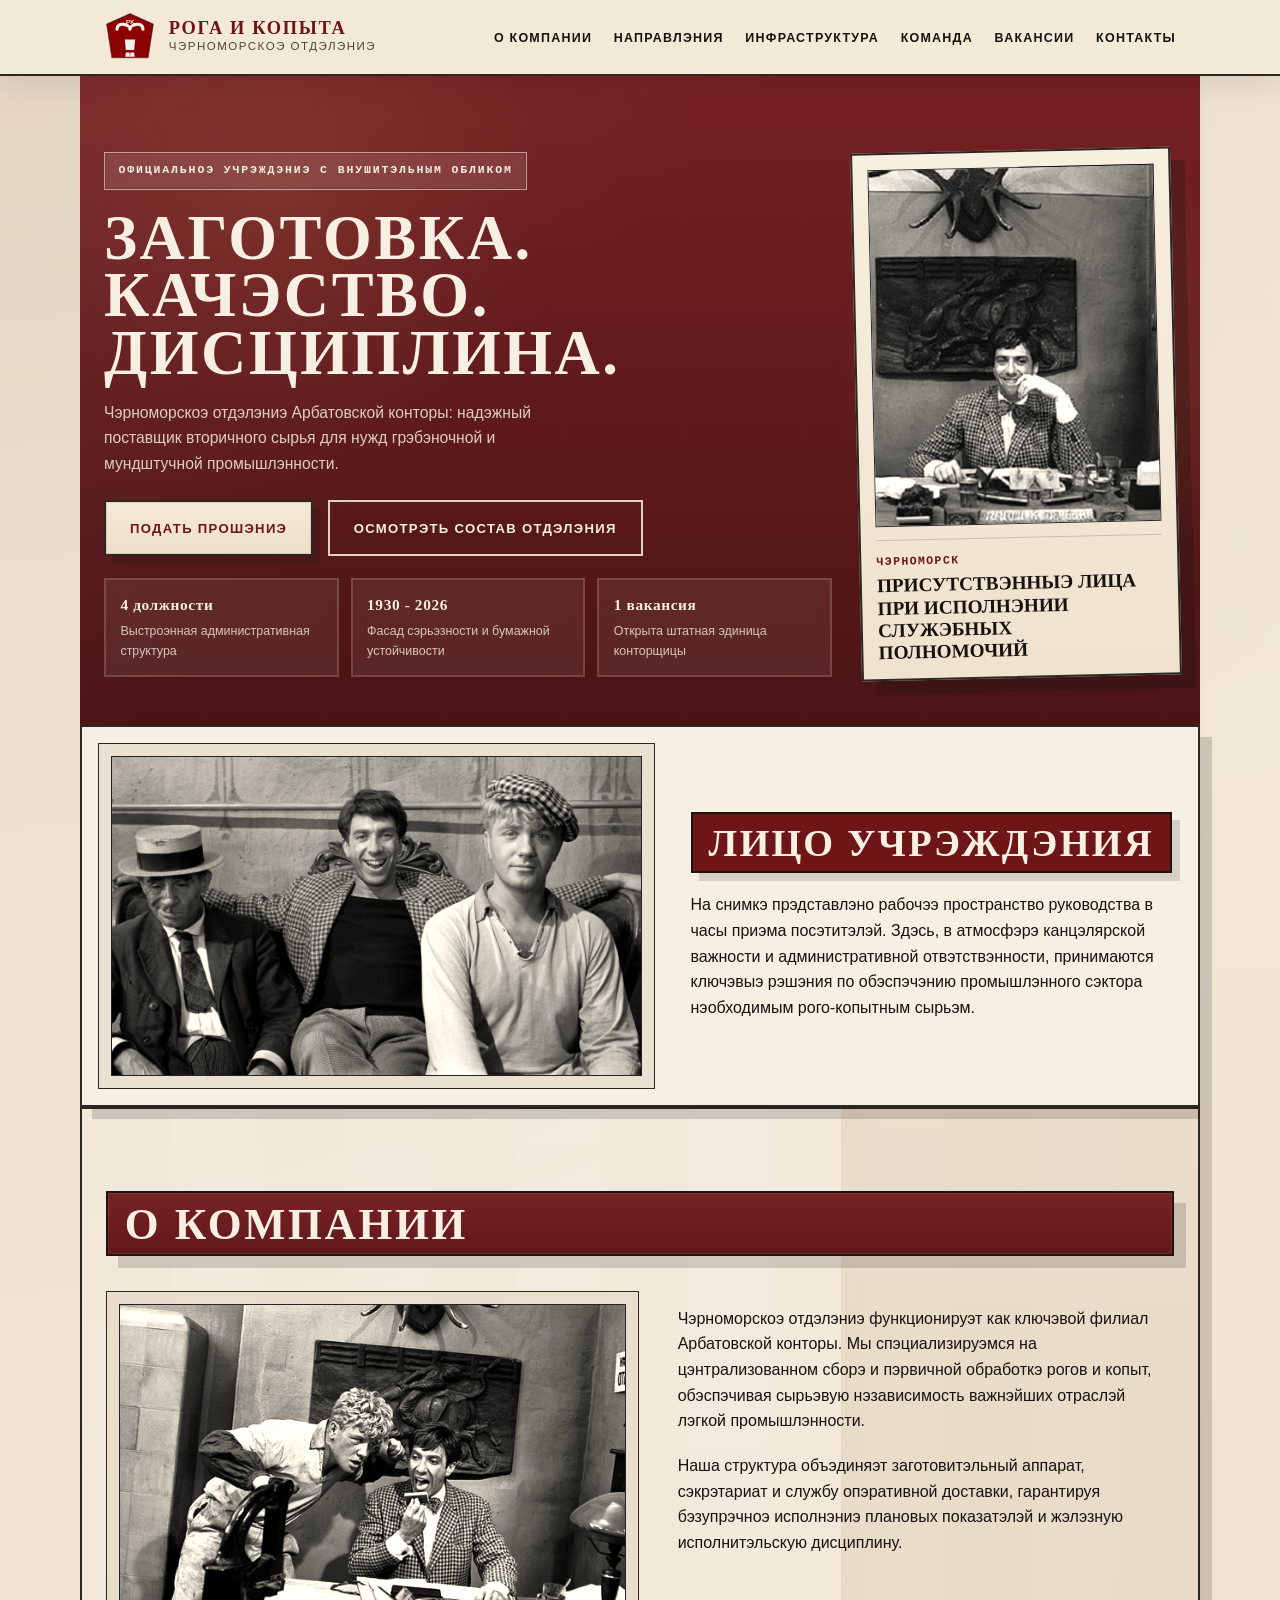
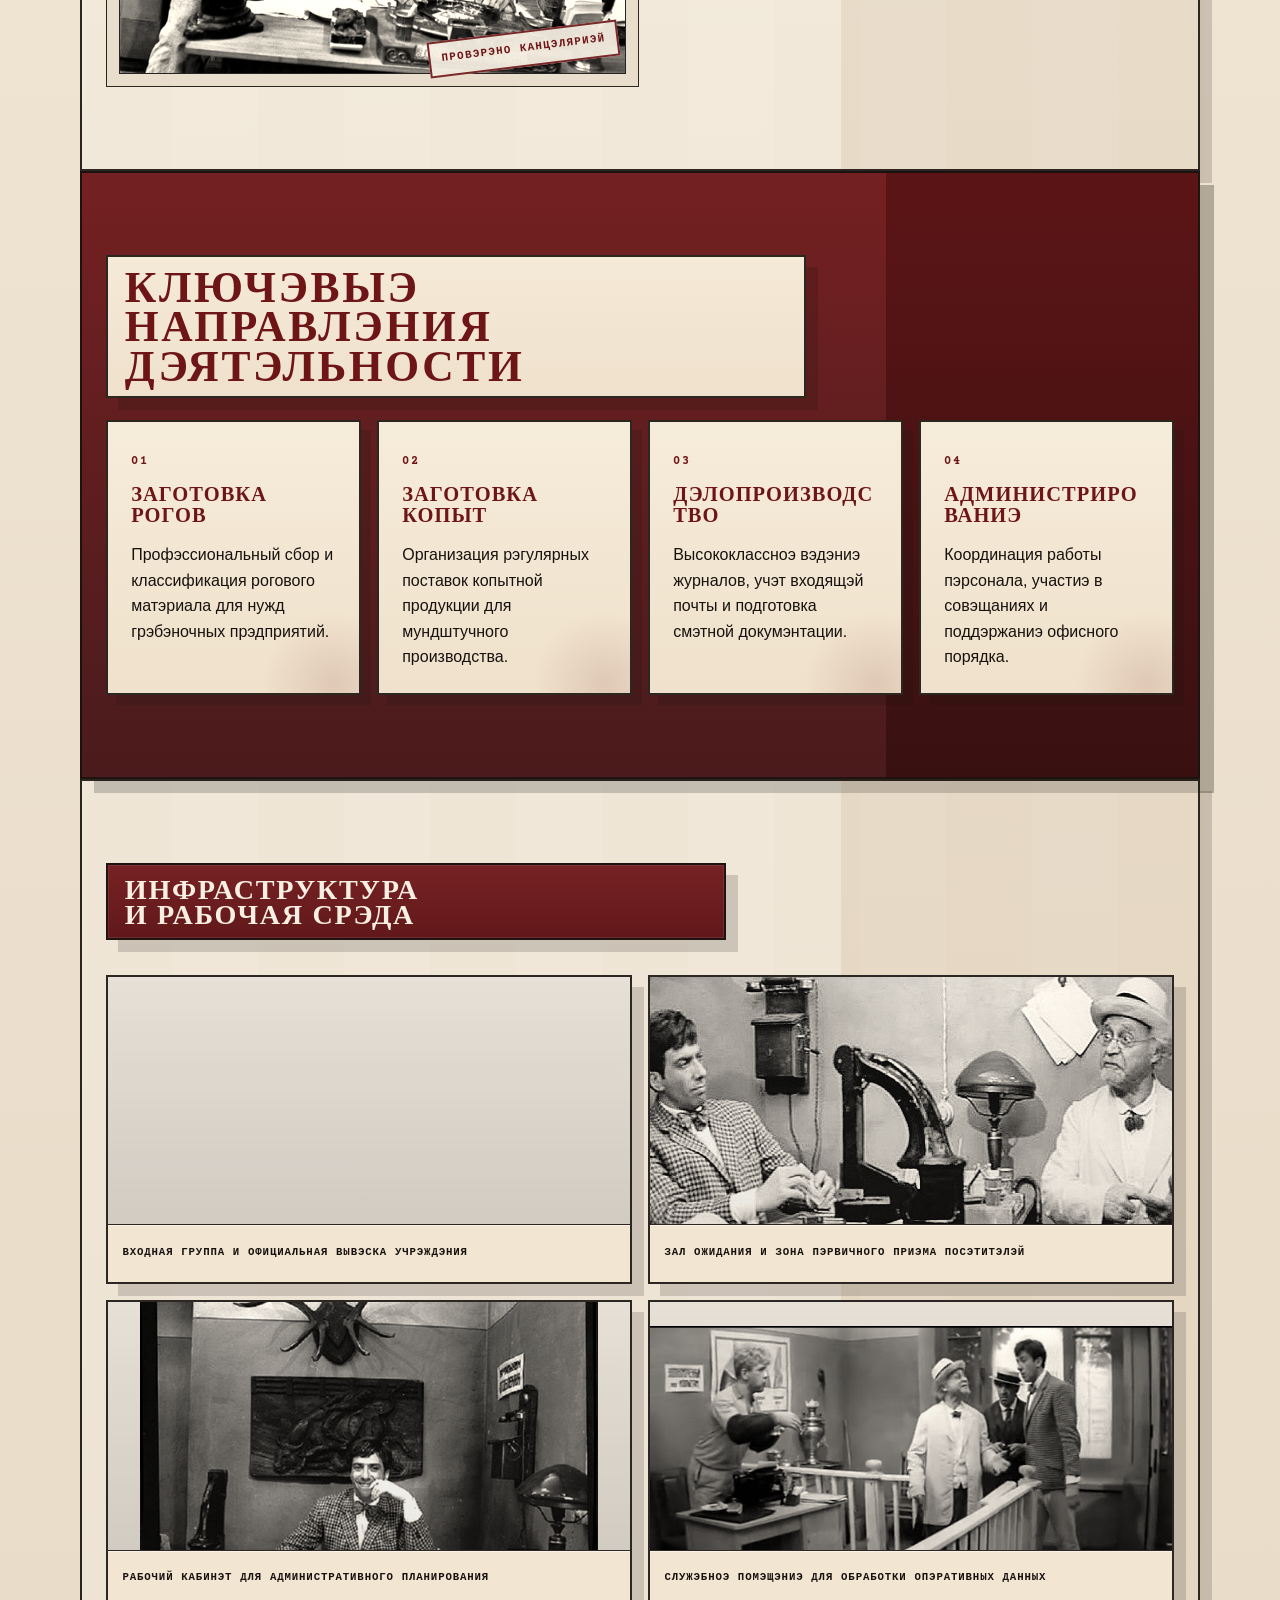
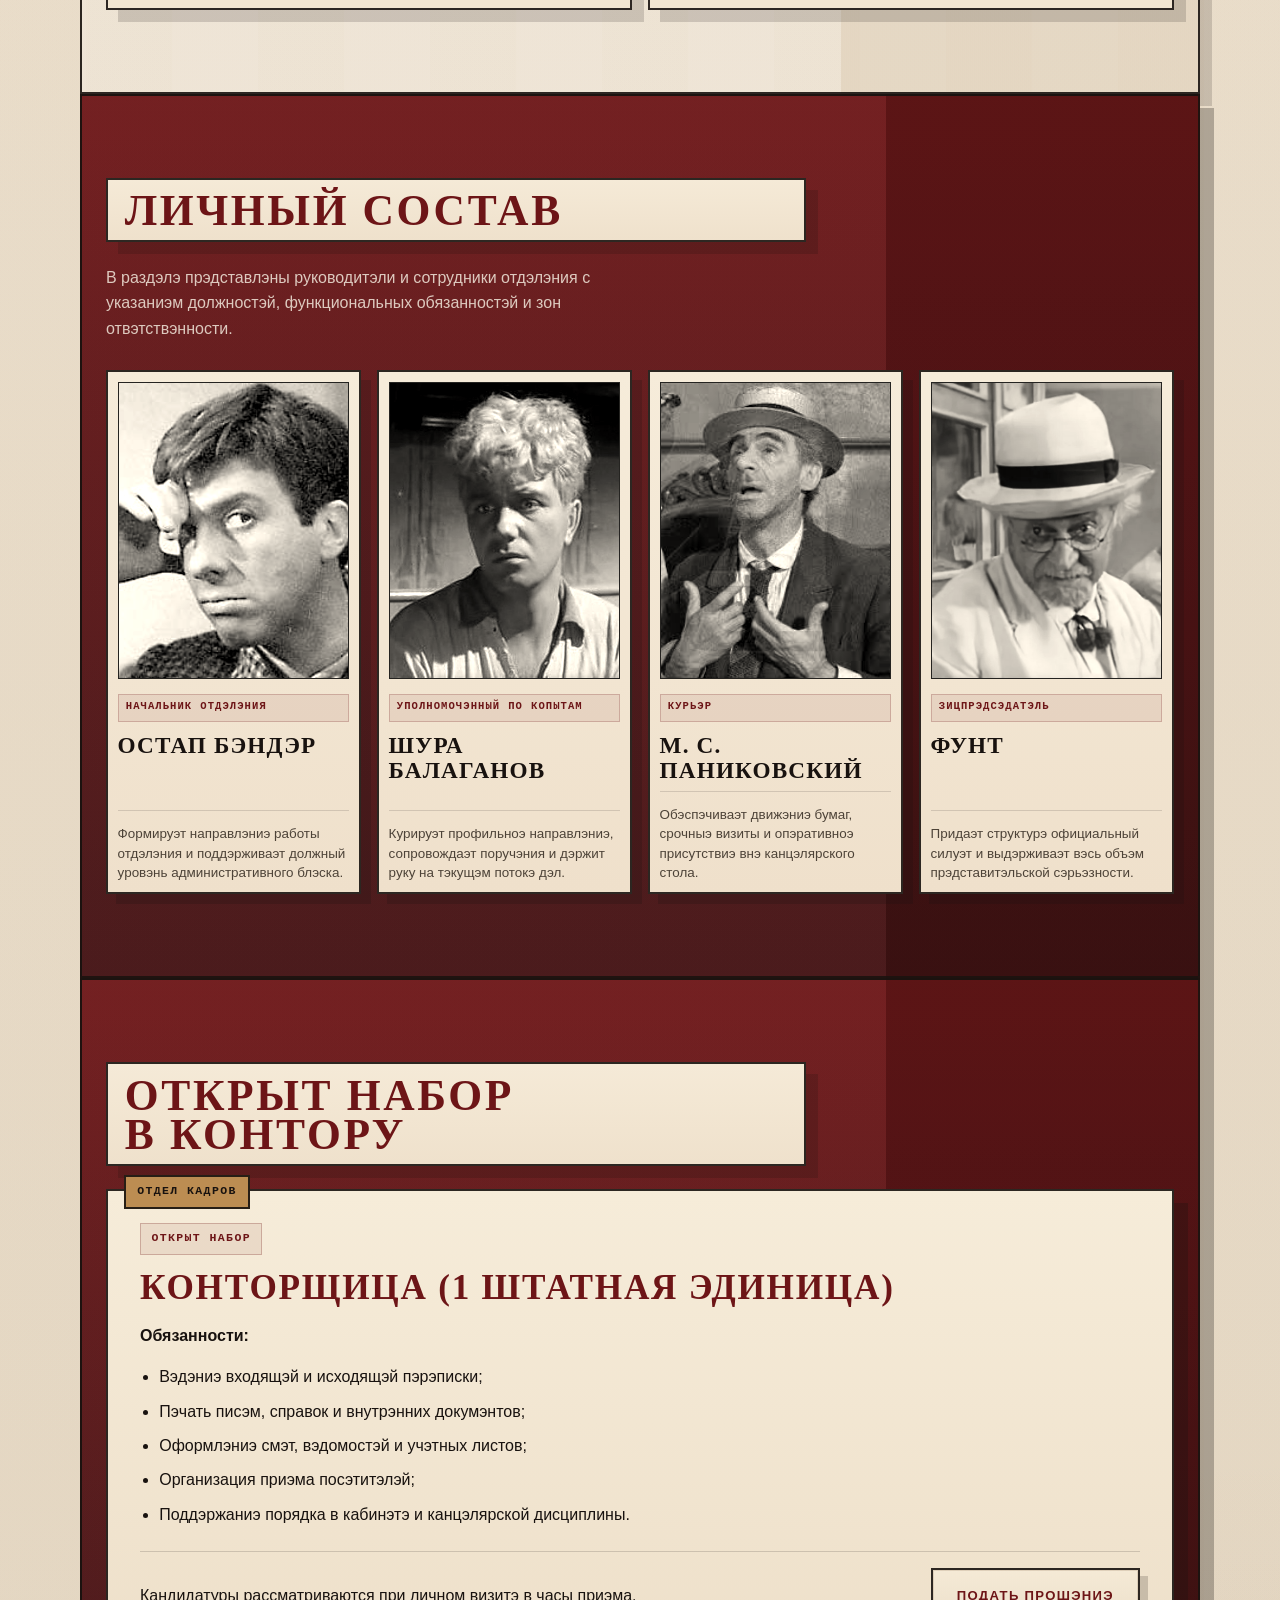
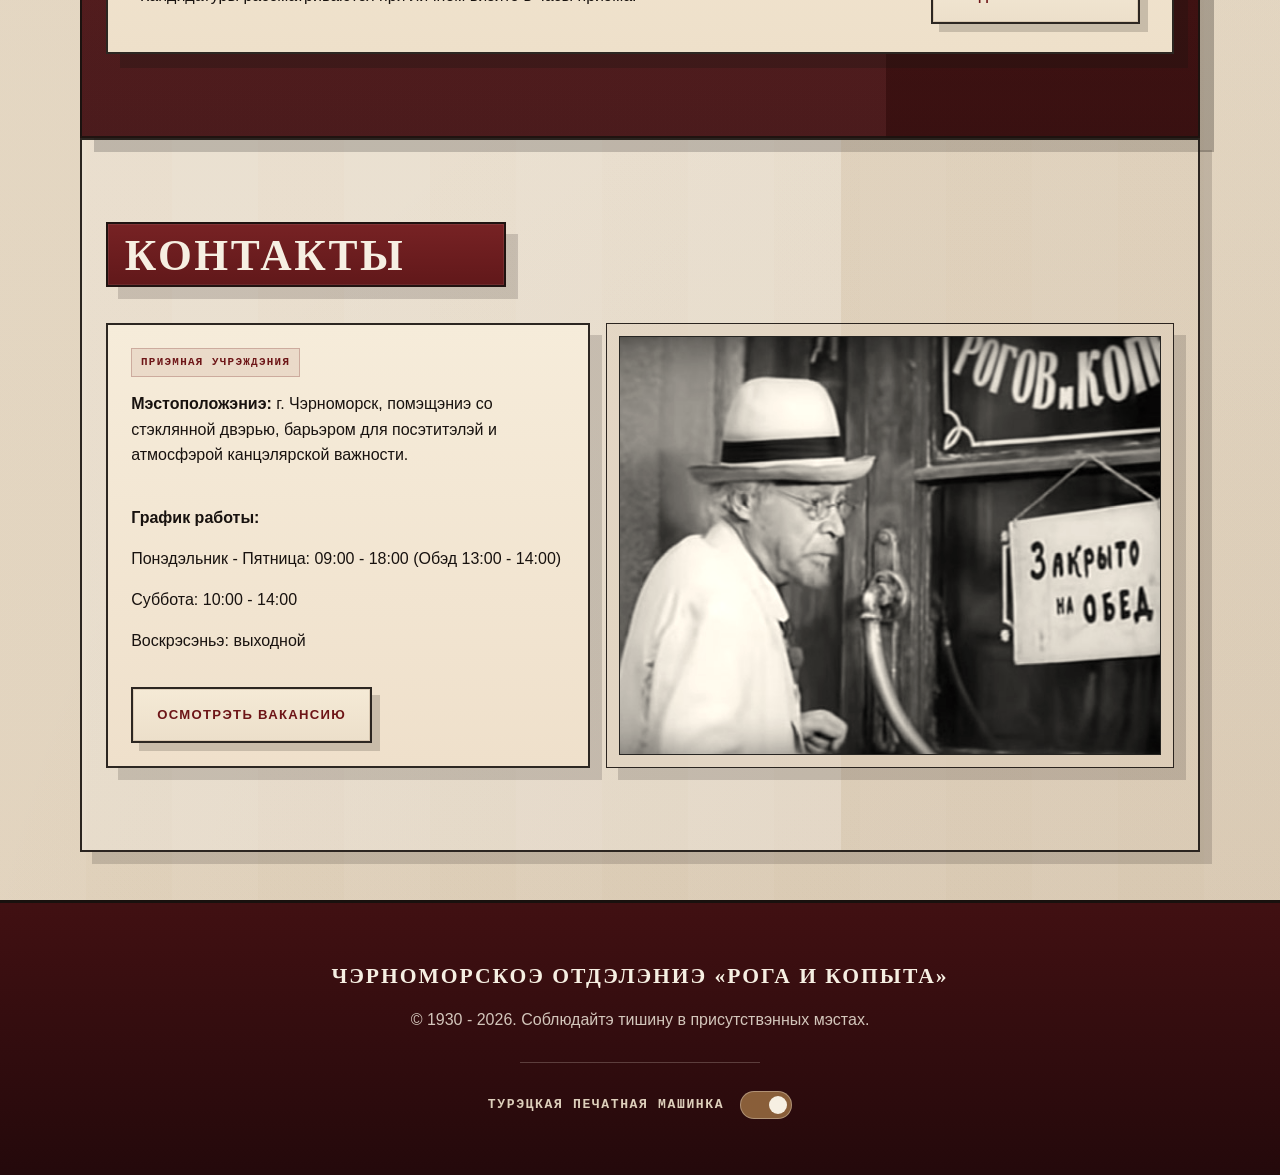
==== commit ea380088: "Add sticky header and enhance vintage hover interactions" ====
--- a/index.html
+++ b/index.html
@@ -11,6 +11,9 @@
     <meta property="og:title" content="Рога и копыта - Черноморское отделение">
     <meta property="og:description" content="Черноморское отделение Арбатовской конторы: заготовка, делопроизводство и административная дисциплина в деловом ритме учреждения.">
     <meta property="og:image" content="images/office-identity.jpg">
+    <link rel="preconnect" href="https://fonts.googleapis.com">
+    <link rel="preconnect" href="https://fonts.gstatic.com" crossorigin>
+    <link href="https://fonts.googleapis.com/css2?family=Courier+Prime:wght@400;700&display=swap" rel="stylesheet">
     <link rel="preload" as="image" href="images/office-identity.jpg">
     <link rel="stylesheet" href="styles.css">
 </head>
@@ -143,19 +146,19 @@
             <div class="infra-grid">
                 <div class="infra-item reveal">
                     <img src="images/entrance-sign.jpg" alt="Входная группа и вывеска учреждения" width="700" height="401" loading="lazy" decoding="async">
-                    <div class="infra-caption">Входная группа и официальная вывеска учреждения.</div>
-                </div>
-                <div class="infra-item reveal">
+                    <div class="infra-caption">Входная группа и официальная вывеска учреждения</div>
+                </div>
+                <div class="infra-item infra-item-reception reveal">
                     <img src="images/reception-zone.jpg" alt="Зона приема посетителей в отделении" width="700" height="424" loading="lazy" decoding="async">
-                    <div class="infra-caption">Зал ожидания и зона первичного приема посетителей.</div>
+                    <div class="infra-caption">Зал ожидания и зона первичного приема посетителей</div>
                 </div>
                 <div class="infra-item reveal">
                     <img src="images/office-cabinet.jpg" alt="Рабочий кабинет административного планирования" width="700" height="425" loading="lazy" decoding="async">
-                    <div class="infra-caption">Рабочий кабинет для административного планирования.</div>
+                    <div class="infra-caption">Рабочий кабинет для административного планирования</div>
                 </div>
                 <div class="infra-item reveal">
                     <img src="images/service-room.jpg" alt="Служебное помещение для работы персонала" width="640" height="316" loading="lazy" decoding="async">
-                    <div class="infra-caption">Служебное помещение для обработки оперативных данных.</div>
+                    <div class="infra-caption">Служебное помещение для обработки оперативных данных</div>
                 </div>
             </div>
         </section>
--- a/styles.css
+++ b/styles.css
@@ -12,6 +12,7 @@
     --shadow-offset-dark: 14px 14px 0 rgba(24, 18, 15, 0.28);
     --soft-shadow: 0 20px 50px rgba(24, 18, 15, 0.14);
     --transition: 0.32s ease;
+    --typewriter-font: "Courier Prime", "Courier New", monospace;
 }
 
 html {
@@ -48,12 +49,12 @@
 }
 
 section[id] {
-    scroll-margin-top: 110px;
+    scroll-margin-top: 88px;
 }
 
 header {
-    position: fixed;
-    inset: 0 0 auto;
+    position: sticky;
+    top: 0;
     z-index: 1000;
     background: rgba(244, 234, 217, 0.95);
     border-bottom: 2px solid var(--line);
@@ -183,7 +184,7 @@
 .hero {
     position: relative;
     overflow: hidden;
-    padding: 128px 1.5rem 88px;
+    padding: 74px 1.5rem 88px;
     background:
         radial-gradient(circle at 18% 16%, rgba(198, 147, 89, 0.12), transparent 24%),
         linear-gradient(135deg, rgba(255, 255, 255, 0.05), transparent 40%),
@@ -247,6 +248,7 @@
     letter-spacing: 0.16em;
     font-size: 0.72rem;
     font-weight: 700;
+    font-family: var(--typewriter-font);
 }
 
 .hero h1 {
@@ -289,12 +291,13 @@
     font-size: 0.82rem;
     font-weight: 800;
     box-shadow: 8px 8px 0 rgba(24, 18, 15, 0.18), inset 0 0 0 1px rgba(120, 89, 55, 0.18);
-    transition: transform var(--transition), box-shadow var(--transition), background var(--transition), color var(--transition);
+    transition: transform var(--transition), box-shadow var(--transition), background var(--transition), color var(--transition), filter var(--transition);
 }
 
 .cta-button:hover {
-    transform: translate(-3px, -4px);
-    box-shadow: 12px 12px 0 rgba(24, 18, 15, 0.24);
+    transform: translate(-3px, -4px) scale(1.02);
+    box-shadow: 14px 14px 0 rgba(24, 18, 15, 0.24);
+    filter: brightness(1.02);
 }
 
 .cta-button-secondary {
@@ -307,6 +310,7 @@
 .cta-button-secondary:hover {
     background: rgba(246, 239, 226, 0.08);
     box-shadow: none;
+    transform: translateY(-2px);
 }
 
 .hero-metrics {
@@ -376,6 +380,7 @@
     font-weight: 800;
     letter-spacing: 0.12em;
     text-transform: uppercase;
+    font-family: var(--typewriter-font);
 }
 
 .hero-visual:hover .hero-poster {
@@ -411,6 +416,7 @@
     font-weight: 800;
     letter-spacing: 0.12em;
     text-transform: uppercase;
+    font-family: var(--typewriter-font);
 }
 
 .hero-poster-meta strong {
@@ -625,6 +631,7 @@
     letter-spacing: 0.12em;
     text-transform: uppercase;
     transform: rotate(-7deg);
+    font-family: var(--typewriter-font);
 }
 
 .activities-grid,
@@ -644,7 +651,7 @@
 .vacancy-container,
 .contact-details {
     border: 2px solid var(--line);
-    transition: transform var(--transition), box-shadow var(--transition), filter var(--transition), background var(--transition);
+    transition: transform var(--transition), box-shadow var(--transition), filter var(--transition), background var(--transition), border-color var(--transition);
 }
 
 .activity-card {
@@ -669,8 +676,10 @@
 }
 
 .activity-card:hover {
-    transform: translate(-4px, -7px);
-    box-shadow: 16px 16px 0 rgba(24, 18, 15, 0.24);
+    transform: translate(-5px, -8px) scale(1.02);
+    box-shadow: 18px 18px 0 rgba(24, 18, 15, 0.24);
+    border-color: rgba(109, 21, 23, 0.88);
+    background: linear-gradient(180deg, #f8efde 0%, #f1e4d0 100%);
 }
 
 .activity-card:hover::before {
@@ -685,6 +694,7 @@
     font-weight: 800;
     letter-spacing: 0.16em;
     text-transform: uppercase;
+    font-family: var(--typewriter-font);
 }
 
 .activity-card h3,
@@ -715,35 +725,42 @@
     min-height: 0;
     aspect-ratio: 1.7 / 1;
     overflow: hidden;
+    isolation: isolate;
     background: var(--cream-light);
     border: 2px solid var(--line);
     box-shadow: var(--shadow-offset);
 }
 
 .infra-item img {
+    position: relative;
+    z-index: 0;
     width: 100%;
     height: 100%;
     object-fit: contain;
     background: rgba(221, 207, 187, 0.7);
     filter: grayscale(1) sepia(0.16) contrast(1.04);
-    transition: transform 0.8s ease, filter 0.8s ease;
+    transition: transform 0.8s ease;
+    will-change: transform;
+}
+
+.infra-item-reception img {
+    object-fit: cover;
+    object-position: center;
+    background: transparent;
 }
 
 .infra-item::after {
     content: "";
     position: absolute;
     inset: 0;
+    z-index: 1;
     background: linear-gradient(180deg, rgba(24, 18, 15, 0), rgba(24, 18, 15, 0.12));
-    transition: opacity var(--transition);
+    opacity: 1;
+    pointer-events: none;
 }
 
 .infra-item:hover img {
-    transform: scale(1.08);
-    filter: saturate(1.04) contrast(1.06);
-}
-
-.infra-item:hover::after {
-    opacity: 0.9;
+    transform: scale(1.06);
 }
 
 .infra-caption {
@@ -751,13 +768,13 @@
     left: 0;
     right: 0;
     bottom: 0;
-    z-index: 1;
+    z-index: 2;
     min-height: 58px;
     display: flex;
     align-items: center;
     max-width: none;
     padding: 0.75rem 0.9rem;
-    background: linear-gradient(180deg, rgba(247, 239, 224, 0.98) 0%, rgba(238, 226, 205, 0.96) 100%);
+    background: #f2e6d2;
     color: var(--ink);
     border-top: 1px solid var(--line);
     box-shadow: inset 0 1px 0 rgba(255, 255, 255, 0.45);
@@ -765,12 +782,10 @@
     font-weight: 700;
     letter-spacing: 0.08em;
     text-transform: uppercase;
-    transition: transform var(--transition), background var(--transition);
-}
-
-.infra-item:hover .infra-caption {
-    transform: none;
-    background: var(--cream-light);
+    font-family: var(--typewriter-font);
+    pointer-events: none;
+    transform: translateZ(0);
+    backface-visibility: hidden;
 }
 
 .section-lead {
@@ -828,6 +843,7 @@
     font-weight: 800;
     letter-spacing: 0.1em;
     text-transform: uppercase;
+    font-family: var(--typewriter-font);
 }
 
 .team-member h4 {
@@ -867,6 +883,7 @@
     font-weight: 800;
     letter-spacing: 0.12em;
     text-transform: uppercase;
+    font-family: var(--typewriter-font);
 }
 
 .vacancy-container:hover {
@@ -886,6 +903,7 @@
     font-weight: 800;
     letter-spacing: 0.12em;
     text-transform: uppercase;
+    font-family: var(--typewriter-font);
 }
 
 .vacancy-container h3 {
@@ -949,6 +967,7 @@
     font-weight: 800;
     letter-spacing: 0.12em;
     text-transform: uppercase;
+    font-family: var(--typewriter-font);
 }
 
 .contact-primary {
@@ -1021,6 +1040,7 @@
     font-weight: 700;
     letter-spacing: 0.12em;
     text-transform: uppercase;
+    font-family: var(--typewriter-font);
 }
 
 .switch {
@@ -1140,7 +1160,7 @@
     }
 
     .hero {
-        padding-top: 116px;
+        padding-top: 56px;
     }
 
     .hero-metrics,
@@ -1166,6 +1186,10 @@
     footer {
         padding-left: 1rem;
         padding-right: 1rem;
+    }
+
+    .hero {
+        padding-top: 48px;
     }
 
     .hero h1 {
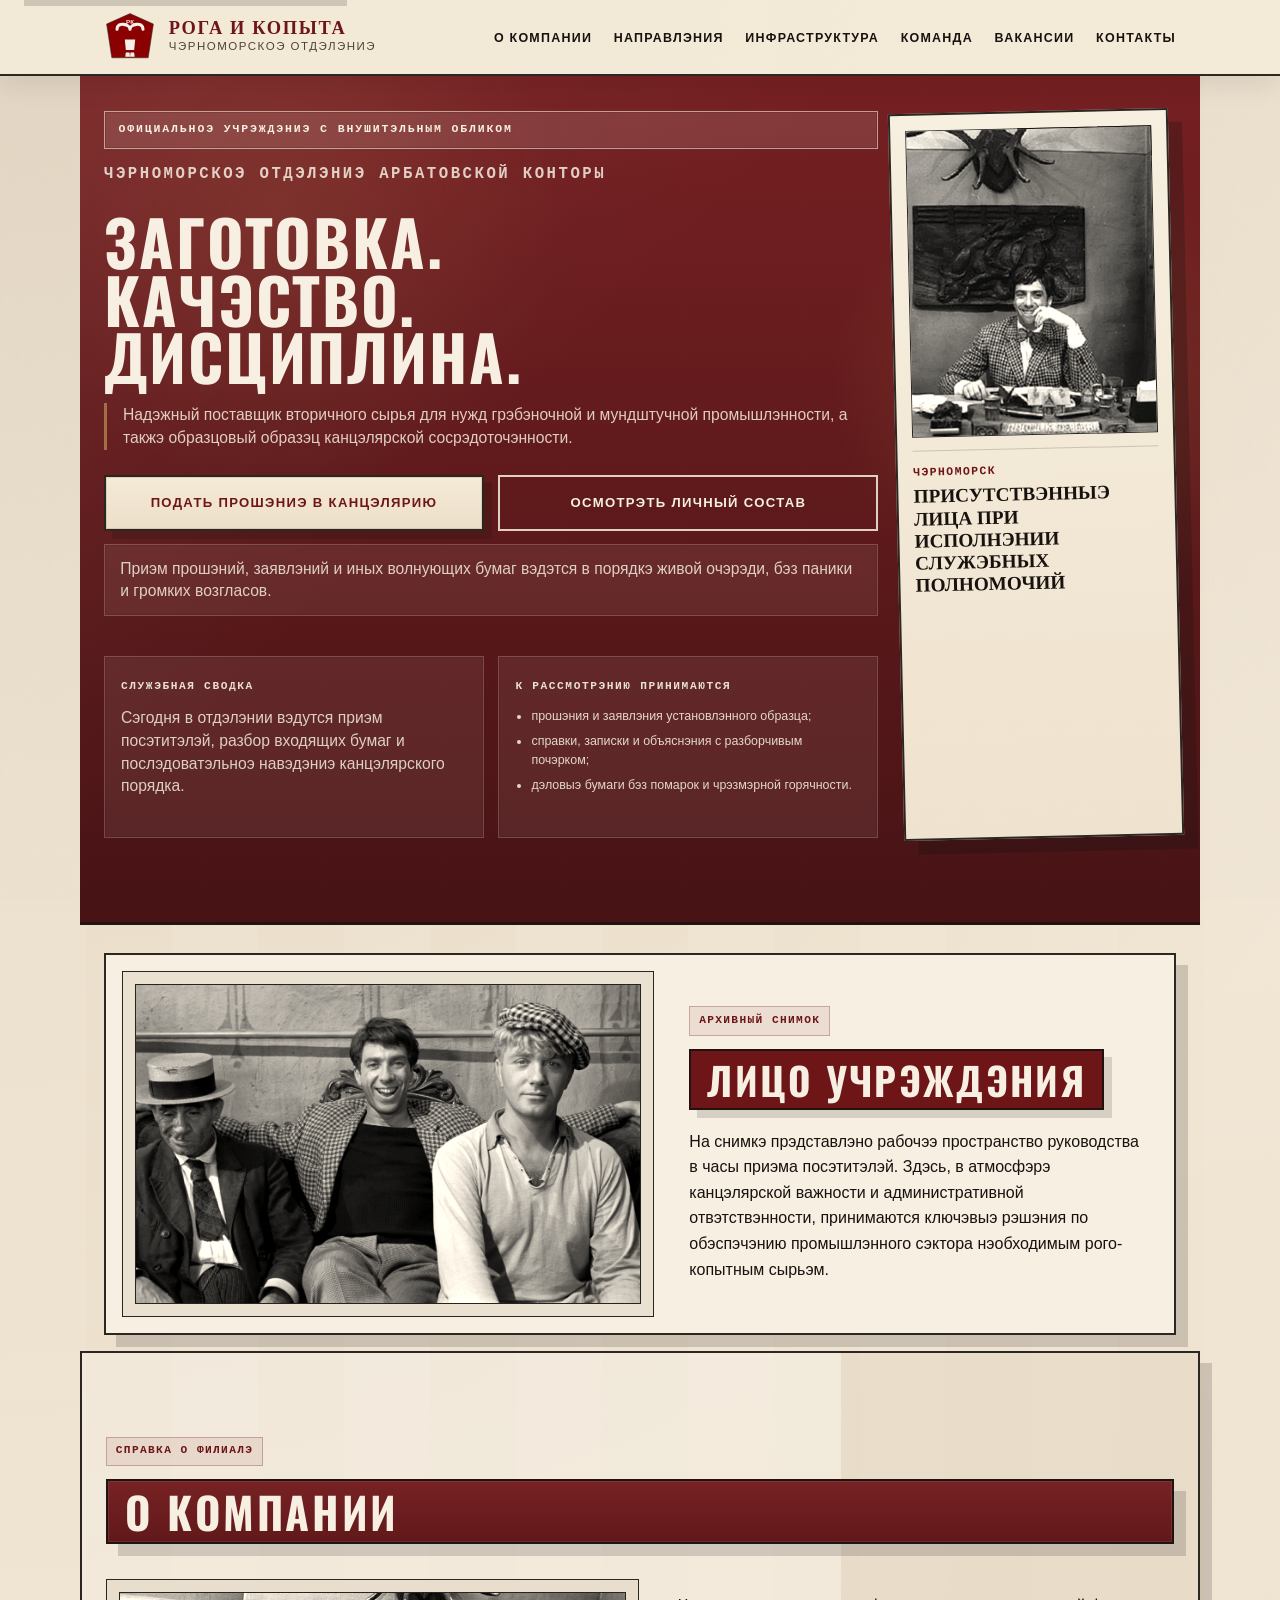
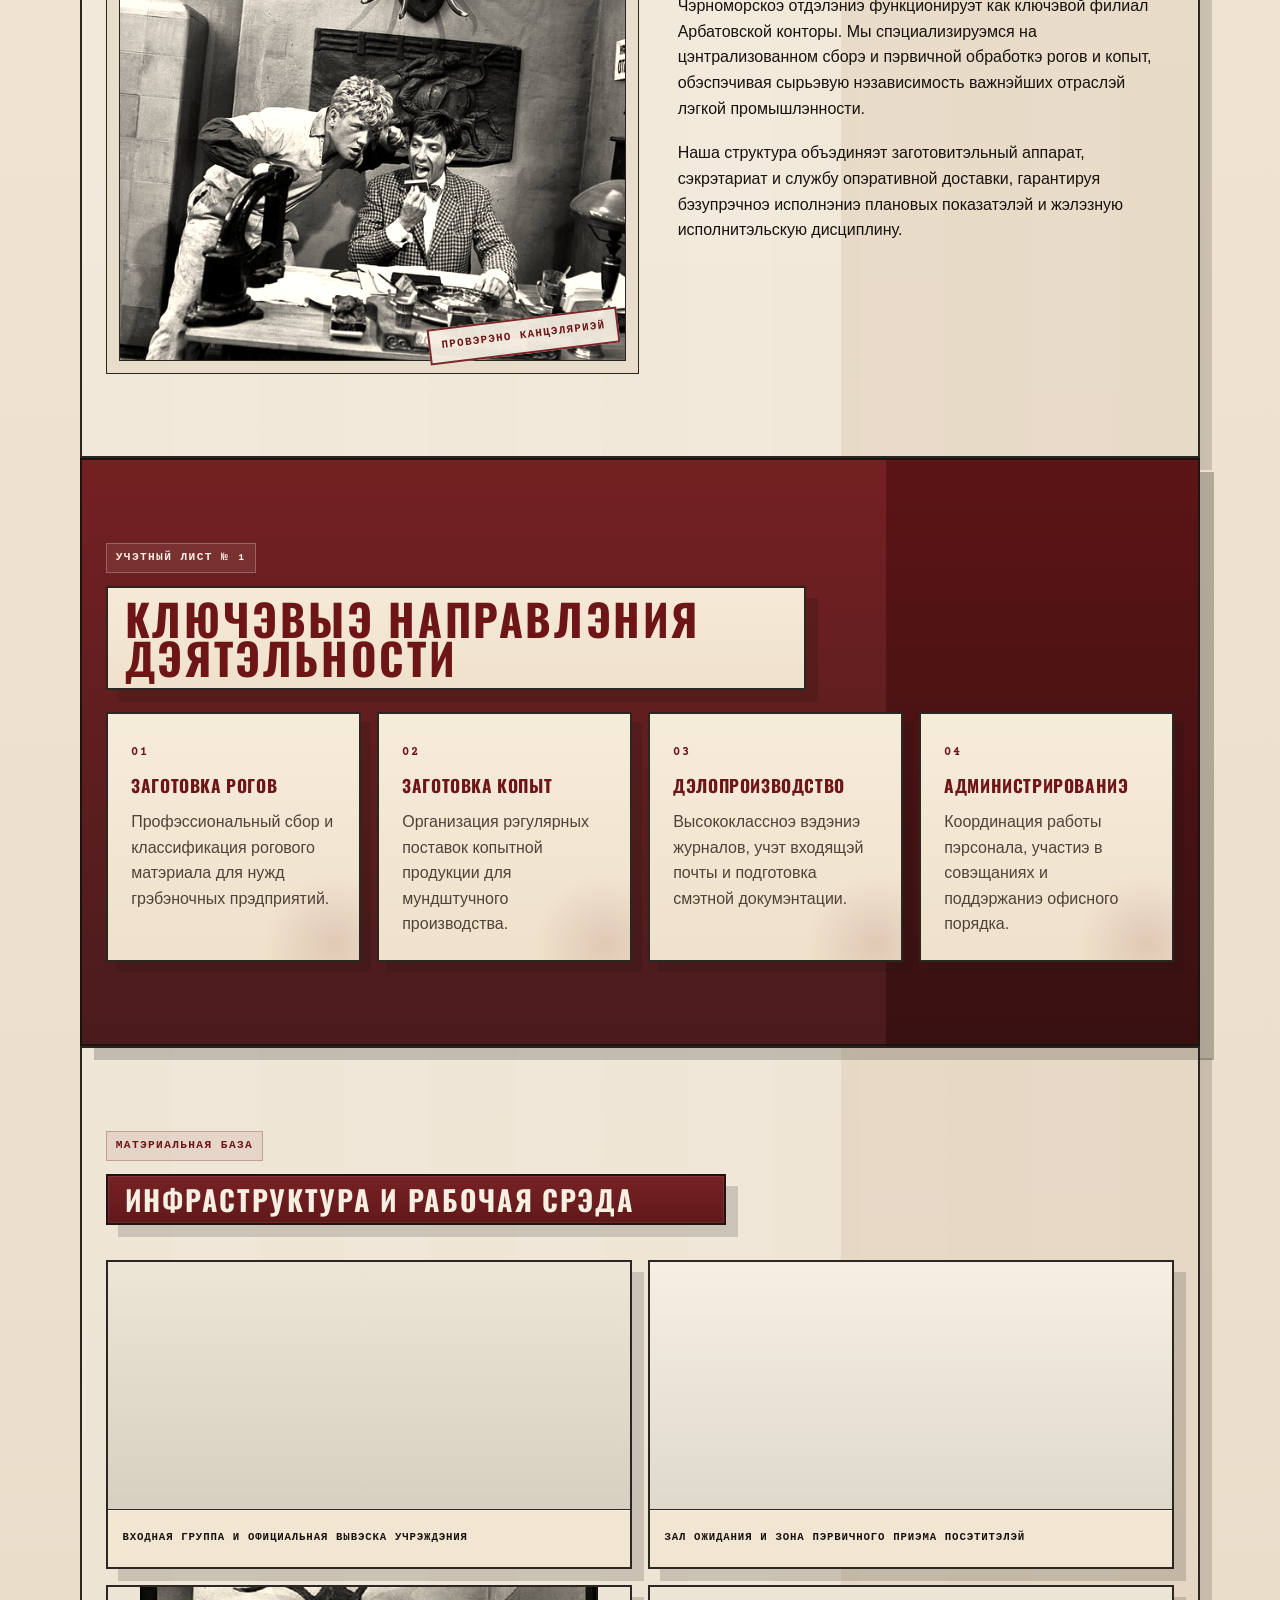
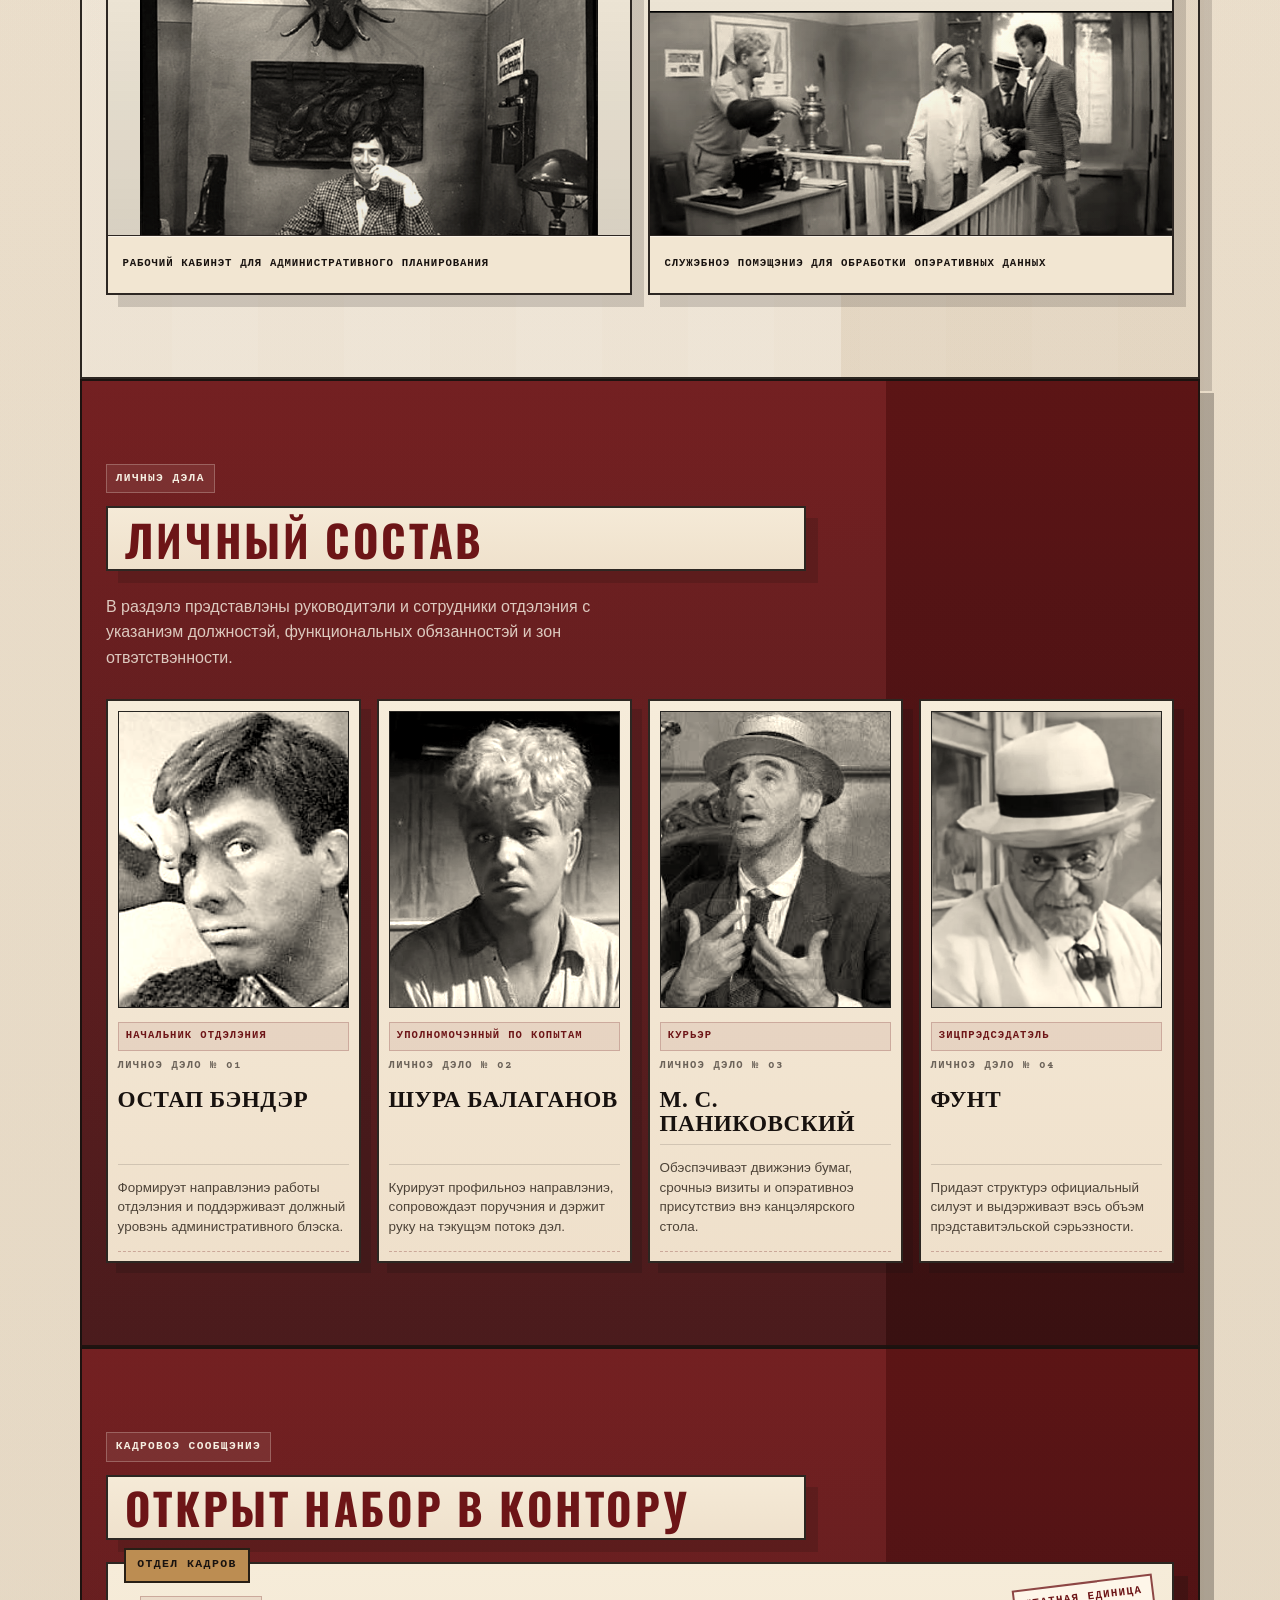
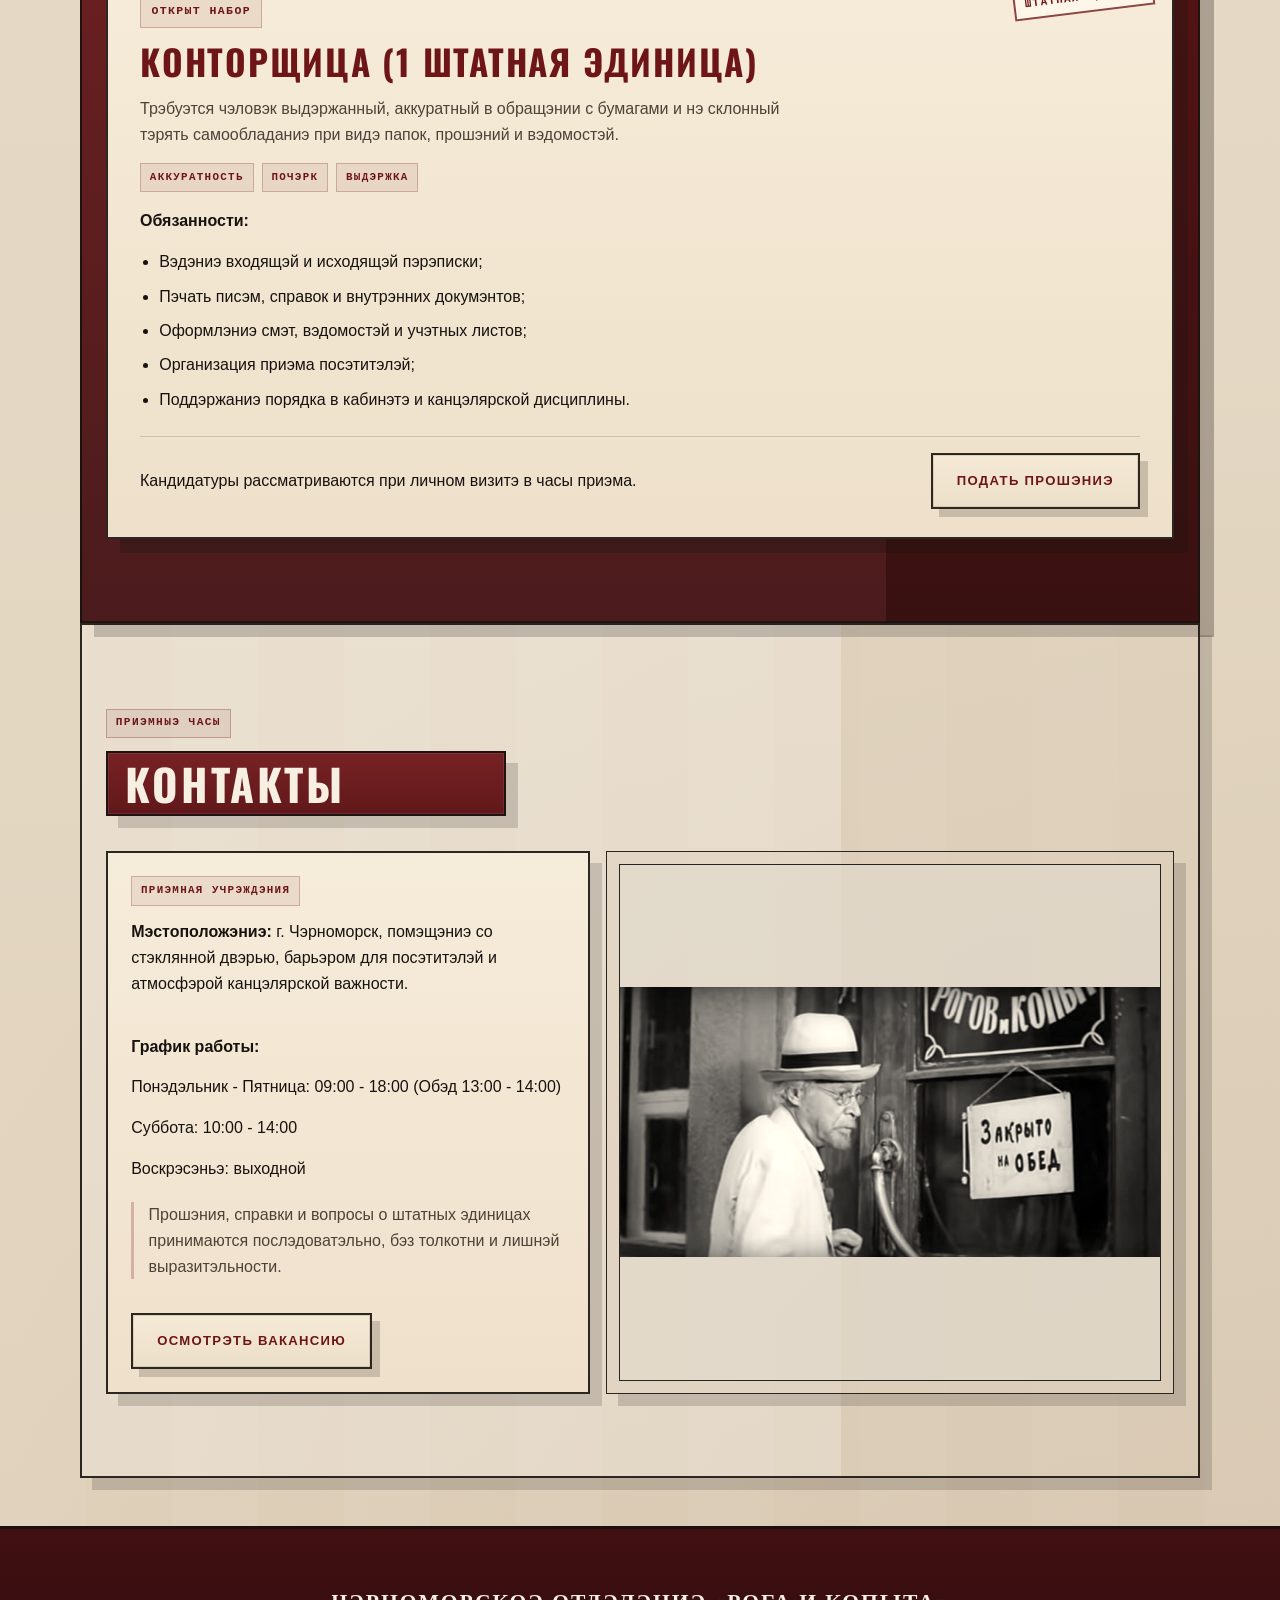
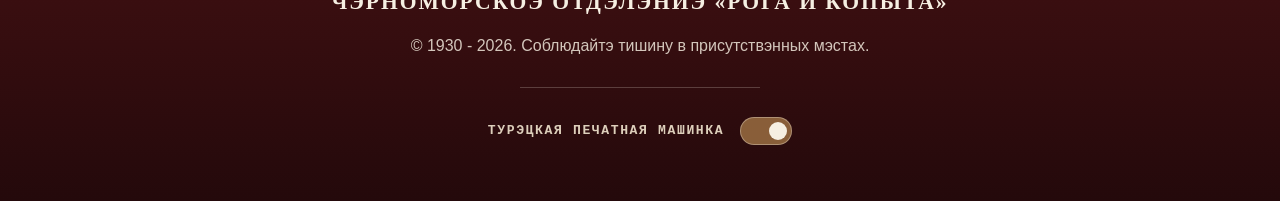
==== commit 77d12257: "Refine hero layout and vintage styling" ====
--- a/index.html
+++ b/index.html
@@ -3,23 +3,31 @@
 <head>
     <meta charset="UTF-8">
     <meta name="viewport" content="width=device-width, initial-scale=1.0">
-    <title>Рога и копыта - Черноморское отделение</title>
-    <meta name="description" content="Официальный сайт Черноморского отделения Арбатовской конторы по заготовке рогов и копыт для нужд гребеночной и мундштучной промышленности.">
+    <title>Рога и копыта — Черноморское отделение Арбатовской конторы</title>
+    <meta name="description" content="Черноморское отделение Арбатовской конторы ведет заготовку рогов и копыт, делопроизводство, прием посетителей и кадровое сопровождение в стилистике официальной абсурдной канцелярии.">
+    <meta name="robots" content="index, follow, max-image-preview:large">
     <meta name="theme-color" content="#8b0000">
     <meta property="og:type" content="website">
     <meta property="og:locale" content="ru_RU">
-    <meta property="og:title" content="Рога и копыта - Черноморское отделение">
-    <meta property="og:description" content="Черноморское отделение Арбатовской конторы: заготовка, делопроизводство и административная дисциплина в деловом ритме учреждения.">
-    <meta property="og:image" content="images/office-identity.jpg">
+    <meta property="og:site_name" content="Рога и копыта">
+    <meta property="og:title" content="Рога и копыта — Черноморское отделение Арбатовской конторы">
+    <meta property="og:description" content="Черноморское отделение Арбатовской конторы ведет заготовку рогов и копыт, делопроизводство, прием посетителей и кадровое сопровождение в стилистике официальной абсурдной канцелярии.">
+    <meta property="og:image" content="images/hero-bg.jpg">
+    <meta property="og:image:alt" content="Руководство Черноморского отделения за рабочим столом в часы приема посетителей">
+    <meta name="twitter:card" content="summary_large_image">
+    <meta name="twitter:title" content="Рога и копыта — Черноморское отделение Арбатовской конторы">
+    <meta name="twitter:description" content="Официальный одностраничный сайт абсурдной канцелярии: заготовка рогов и копыт, прием прошений и образцовая дисциплина.">
+    <meta name="twitter:image" content="images/hero-bg.jpg">
     <link rel="preconnect" href="https://fonts.googleapis.com">
     <link rel="preconnect" href="https://fonts.gstatic.com" crossorigin>
-    <link href="https://fonts.googleapis.com/css2?family=Courier+Prime:wght@400;700&display=swap" rel="stylesheet">
+    <link href="https://fonts.googleapis.com/css2?family=Courier+Prime:wght@400;700&family=Oswald:wght@500;600;700&display=swap" rel="stylesheet">
     <link rel="preload" as="image" href="images/office-identity.jpg">
     <link rel="stylesheet" href="styles.css">
 </head>
 <body>
-
-    <header>
+    <a class="skip-link" href="#main-content">Перейти к основному содержанию</a>
+
+    <header class="site-header">
         <nav aria-label="Главная навигация">
             <a href="#home" class="logo-container">
                 <svg class="main-logo" viewBox="0 0 100 100" xmlns="http://www.w3.org/2000/svg">
@@ -51,35 +59,37 @@
         </nav>
     </header>
 
-    <main>
-        <section class="hero" id="home">
+    <main id="main-content">
+        <section class="hero" id="home" aria-labelledby="hero-title">
             <div class="hero-container">
                 <div class="hero-content reveal">
                     <span class="hero-kicker">Официальное учреждение с внушительным обликом</span>
-                    <h1>Заготовка. Качество. Дисциплина.</h1>
-                    <p>Черноморское отделение Арбатовской конторы: надежный поставщик вторичного сырья для нужд гребеночной и мундштучной промышленности.</p>
+                    <p class="hero-ledger">Черноморское отделение Арбатовской конторы</p>
+                    <h1 id="hero-title">Заготовка. Качество. Дисциплина.</h1>
+                    <p class="hero-description">Надежный поставщик вторичного сырья для нужд гребеночной и мундштучной промышленности, а также образцовый образец канцелярской сосредоточенности.</p>
                     <div class="hero-actions">
-                        <a href="#contacts" class="cta-button">Подать прошение</a>
-                        <a href="#team" class="cta-button cta-button-secondary">Осмотреть состав отделения</a>
+                        <button type="button" class="cta-button petition-trigger" aria-controls="petition-modal" aria-haspopup="dialog">Подать прошение в канцелярию</button>
+                        <a href="#team" class="cta-button cta-button-secondary">Осмотреть личный состав</a>
                     </div>
-                    <div class="hero-metrics">
-                        <div class="hero-metric">
-                            <strong>4 должности</strong>
-                            <span>Выстроенная административная структура</span>
-                        </div>
-                        <div class="hero-metric">
-                            <strong>1930 - 2026</strong>
-                            <span>Фасад серьезности и бумажной устойчивости</span>
-                        </div>
-                        <div class="hero-metric">
-                            <strong>1 вакансия</strong>
-                            <span>Открыта штатная единица конторщицы</span>
-                        </div>
+                    <p class="hero-note">Прием прошений, заявлений и иных волнующих бумаг ведется в порядке живой очереди, без паники и громких возгласов.</p>
+                    <div class="hero-bulletin">
+                        <article class="hero-bulletin-card">
+                            <span class="hero-bulletin-label">Служебная сводка</span>
+                            <p class="hero-bulletin-text">Сегодня в отделении ведутся прием посетителей, разбор входящих бумаг и последовательное наведение канцелярского порядка.</p>
+                        </article>
+                        <article class="hero-bulletin-card">
+                            <span class="hero-bulletin-label">К рассмотрению принимаются</span>
+                            <ul class="hero-bulletin-list">
+                                <li>прошения и заявления установленного образца;</li>
+                                <li>справки, записки и объяснения с разборчивым почерком;</li>
+                                <li>деловые бумаги без помарок и чрезмерной горячности.</li>
+                            </ul>
+                        </article>
                     </div>
                 </div>
                 <div class="hero-visual reveal">
                     <div class="hero-poster">
-                        <img src="images/office-identity.jpg" alt="Служебный портрет представителей отделения" width="608" height="406" decoding="async" fetchpriority="high">
+                        <img src="images/office-identity.jpg" alt="Групповой портрет служащих Черноморского отделения в официальной обстановке" width="608" height="406" decoding="async" fetchpriority="high">
                         <div class="hero-poster-meta">
                             <span>Черноморск</span>
                             <strong>Присутственные лица при исполнении служебных полномочий</strong>
@@ -89,23 +99,25 @@
             </div>
         </section>
 
-        <div class="office-identity">
+        <section class="office-identity" aria-labelledby="office-identity-title">
             <div class="identity-grid reveal">
                 <div class="identity-image">
-                    <img src="images/hero-bg.jpg" alt="Сотрудники отделения в рабочей обстановке" width="800" height="450" loading="lazy" decoding="async">
+                    <img src="images/hero-bg.jpg" alt="Руководство отделения за рабочим столом в часы приема посетителей" width="800" height="450" loading="lazy" decoding="async">
                 </div>
                 <div class="identity-text">
-                    <h3>Лицо учреждения</h3>
+                    <span class="section-label">Архивный снимок</span>
+                    <h2 id="office-identity-title">Лицо учреждения</h2>
                     <p>На снимке представлено рабочее пространство руководства в часы приема посетителей. Здесь, в атмосфере канцелярской важности и административной ответственности, принимаются ключевые решения по обеспечению промышленного сектора необходимым рого-копытным сырьем.</p>
                 </div>
             </div>
-        </div>
-
-        <section id="about">
-            <h2>О компании</h2>
+        </section>
+
+        <section id="about" aria-labelledby="about-title">
+            <span class="section-label">Справка о филиале</span>
+            <h2 id="about-title">О компании</h2>
             <div class="about-block reveal">
                 <div class="about-image">
-                    <img src="images/about-building.jpg" alt="Главное здание Черноморского отделения" width="590" height="429" loading="lazy" decoding="async">
+                    <img src="images/about-building.jpg" alt="Фасад здания Черноморского отделения Арбатовской конторы" width="590" height="429" loading="lazy" decoding="async">
                     <span class="photo-stamp">Проверено канцелярией</span>
                 </div>
                 <div class="about-text">
@@ -115,8 +127,9 @@
             </div>
         </section>
 
-        <section id="activities">
-            <h2>Ключевые направления деятельности</h2>
+        <section id="activities" aria-labelledby="activities-title">
+            <span class="section-label">Учетный лист № 1</span>
+            <h2 id="activities-title">Ключевые направления деятельности</h2>
             <div class="activities-grid">
                 <div class="activity-card reveal">
                     <span class="card-index">01</span>
@@ -141,64 +154,77 @@
             </div>
         </section>
 
-        <section id="infra">
-            <h2>Инфраструктура и рабочая среда</h2>
+        <section id="infra" aria-labelledby="infra-title">
+            <span class="section-label">Материальная база</span>
+            <h2 id="infra-title">Инфраструктура и рабочая среда</h2>
             <div class="infra-grid">
                 <div class="infra-item reveal">
-                    <img src="images/entrance-sign.jpg" alt="Входная группа и вывеска учреждения" width="700" height="401" loading="lazy" decoding="async">
+                    <img src="images/entrance-sign.jpg" alt="Входная группа Черноморского отделения с официальной вывеской конторы" width="700" height="401" loading="lazy" decoding="async">
                     <div class="infra-caption">Входная группа и официальная вывеска учреждения</div>
                 </div>
                 <div class="infra-item infra-item-reception reveal">
-                    <img src="images/reception-zone.jpg" alt="Зона приема посетителей в отделении" width="700" height="424" loading="lazy" decoding="async">
+                    <img src="images/reception-zone.jpg" alt="Зал ожидания и место первичного приема посетителей при канцелярии" width="700" height="424" loading="lazy" decoding="async">
                     <div class="infra-caption">Зал ожидания и зона первичного приема посетителей</div>
                 </div>
                 <div class="infra-item reveal">
-                    <img src="images/office-cabinet.jpg" alt="Рабочий кабинет административного планирования" width="700" height="425" loading="lazy" decoding="async">
+                    <img src="images/office-cabinet.jpg" alt="Рабочий кабинет для административного планирования и служебных совещаний" width="700" height="425" loading="lazy" decoding="async">
                     <div class="infra-caption">Рабочий кабинет для административного планирования</div>
                 </div>
                 <div class="infra-item reveal">
-                    <img src="images/service-room.jpg" alt="Служебное помещение для работы персонала" width="640" height="316" loading="lazy" decoding="async">
+                    <img src="images/service-room.jpg" alt="Служебное помещение для обработки бумаг и оперативных данных" width="640" height="316" loading="lazy" decoding="async">
                     <div class="infra-caption">Служебное помещение для обработки оперативных данных</div>
                 </div>
             </div>
         </section>
 
-        <section id="team">
-            <h2>Личный состав</h2>
+        <section id="team" aria-labelledby="team-title">
+            <span class="section-label">Личные дела</span>
+            <h2 id="team-title">Личный состав</h2>
             <p class="section-lead">В разделе представлены руководители и сотрудники отделения с указанием должностей, функциональных обязанностей и зон ответственности.</p>
             <div class="team-grid">
                 <div class="team-member reveal">
-                    <img src="images/ostap-bender.jpg" alt="Остап Бендер, начальник отделения" width="250" height="250" loading="lazy" decoding="async">
+                    <img src="images/ostap-bender.jpg" alt="Портрет начальника отделения Остапа Бендера в официальной обстановке" width="250" height="250" loading="lazy" decoding="async">
                     <span class="member-role">Начальник отделения</span>
-                    <h4>Остап Бендер</h4>
+                    <span class="member-dossier">Личное дело № 01</span>
+                    <h3>Остап Бендер</h3>
                     <p class="team-note">Формирует направление работы отделения и поддерживает должный уровень административного блеска.</p>
                 </div>
                 <div class="team-member reveal">
-                    <img src="images/shura-balaganov.jpg" alt="Шура Балаганов, уполномоченный по копытам" width="462" height="500" loading="lazy" decoding="async">
+                    <img src="images/shura-balaganov.jpg" alt="Портрет Шуры Балаганова, уполномоченного по копытам, при исполнении служебных обязанностей" width="462" height="500" loading="lazy" decoding="async">
                     <span class="member-role">Уполномоченный по копытам</span>
-                    <h4>Шура Балаганов</h4>
+                    <span class="member-dossier">Личное дело № 02</span>
+                    <h3>Шура Балаганов</h3>
                     <p class="team-note">Курирует профильное направление, сопровождает поручения и держит руку на текущем потоке дел.</p>
                 </div>
                 <div class="team-member reveal">
-                    <img src="images/m-s-panikovskiy.jpg" alt="М. С. Паниковский, курьер отделения" width="193" height="262" loading="lazy" decoding="async">
+                    <img src="images/m-s-panikovskiy.jpg" alt="Портрет курьера отделения М. С. Паниковского в служебной обстановке" width="193" height="262" loading="lazy" decoding="async">
                     <span class="member-role">Курьер</span>
-                    <h4>М. С. Паниковский</h4>
+                    <span class="member-dossier">Личное дело № 03</span>
+                    <h3>М. С. Паниковский</h3>
                     <p class="team-note">Обеспечивает движение бумаг, срочные визиты и оперативное присутствие вне канцелярского стола.</p>
                 </div>
                 <div class="team-member reveal">
-                    <img src="images/funt.jpg" alt="Фунт, зицпредседатель" width="492" height="618" loading="lazy" decoding="async">
+                    <img src="images/funt.jpg" alt="Портрет зицпредседателя Фунта в официальной обстановке" width="492" height="618" loading="lazy" decoding="async">
                     <span class="member-role">Зицпредседатель</span>
-                    <h4>Фунт</h4>
+                    <span class="member-dossier">Личное дело № 04</span>
+                    <h3>Фунт</h3>
                     <p class="team-note">Придает структуре официальный силуэт и выдерживает весь объем представительской серьезности.</p>
                 </div>
             </div>
         </section>
 
-        <section id="vacancies">
-            <h2>Открыт набор в контору</h2>
+        <section id="vacancies" aria-labelledby="vacancies-title">
+            <span class="section-label">Кадровое сообщение</span>
+            <h2 id="vacancies-title">Открыт набор в контору</h2>
             <div class="vacancy-container reveal">
                 <span class="vacancy-badge">Открыт набор</span>
                 <h3>Конторщица (1 штатная единица)</h3>
+                <p class="vacancy-summary">Требуется человек выдержанный, аккуратный в обращении с бумагами и не склонный терять самообладание при виде папок, прошений и ведомостей.</p>
+                <div class="vacancy-tags" aria-label="Ключевые требования">
+                    <span>Аккуратность</span>
+                    <span>Почерк</span>
+                    <span>Выдержка</span>
+                </div>
                 <p><strong>Обязанности:</strong></p>
                 <ul class="vacancy-list">
                     <li>Ведение входящей и исходящей переписки;</li>
@@ -209,13 +235,14 @@
                 </ul>
                 <div class="vacancy-actions">
                     <p>Кандидатуры рассматриваются при личном визите в часы приема.</p>
-                    <a href="#contacts" class="cta-button vacancy-action">Подать прошение</a>
-                </div>
-            </div>
-        </section>
-
-        <section id="contacts">
-            <h2>Контакты</h2>
+                    <button type="button" class="cta-button vacancy-action petition-trigger" aria-controls="petition-modal" aria-haspopup="dialog">Подать прошение</button>
+                </div>
+            </div>
+        </section>
+
+        <section id="contacts" aria-labelledby="contacts-title">
+            <span class="section-label">Приемные часы</span>
+            <h2 id="contacts-title">Контакты</h2>
             <div class="contacts-flex">
                 <div class="contact-details">
                     <span class="contact-badge">Приемная учреждения</span>
@@ -224,16 +251,29 @@
                     <p>Понедельник - Пятница: 09:00 - 18:00 (Обед 13:00 - 14:00)</p>
                     <p>Суббота: 10:00 - 14:00</p>
                     <p>Воскресенье: выходной</p>
+                    <p class="contact-note">Прошения, справки и вопросы о штатных единицах принимаются последовательно, без толкотни и лишней выразительности.</p>
                     <div class="contact-actions">
                         <a href="#vacancies" class="cta-button contact-action">Осмотреть вакансию</a>
                     </div>
                 </div>
                 <div class="contact-visual">
-                    <img src="images/contact-hours.jpg" alt="Приемное пространство рядом с информацией о графике работы" width="888" height="444" loading="lazy" decoding="async">
+                    <img src="images/contact-hours.jpg" alt="Приемная учреждения с местом ожидания посетителей и служебной перегородкой" width="888" height="444" loading="lazy" decoding="async">
                 </div>
             </div>
         </section>
     </main>
+
+    <div class="telegram-modal" id="petition-modal" hidden aria-hidden="true">
+            <div class="telegram-modal__backdrop" data-close-modal="true"></div>
+            <div class="telegram-modal__dialog" role="dialog" aria-modal="true" aria-labelledby="petition-title" aria-describedby="petition-text">
+                <button type="button" class="telegram-modal__close" aria-label="Закрыть уведомление" data-close-modal="true">×</button>
+                <div class="telegram-modal__eyebrow">Канцелярская телеграмма</div>
+                <h3 class="telegram-modal__title" id="petition-title">Прошение зарегистрировано</h3>
+                <p class="telegram-modal__text" id="petition-text">Ваше прошение принято к рассмотрению канцелярией. Ожидайте вызова. Соблюдайте тишину</p>
+                <div class="telegram-modal__stamp">Принято канцелярией</div>
+                <button type="button" class="cta-button telegram-modal__action" data-close-modal="true">Понял</button>
+            </div>
+    </div>
 
     <footer>
         <div class="footer-brand">Черноморское отделение «Рога и копыта»</div>
@@ -256,12 +296,44 @@
         const sections = document.querySelectorAll('main section[id]');
         const revealElements = document.querySelectorAll('.reveal');
         const typoSwitch = document.getElementById('typo-switch');
+        const petitionTriggers = document.querySelectorAll('.petition-trigger');
+        const petitionModal = document.getElementById('petition-modal');
+        const petitionModalCloseButton = petitionModal ? petitionModal.querySelector('.telegram-modal__close') : null;
+        let lastPetitionTrigger = null;
         let originalTextMap = new Map();
 
         function closeMobileMenu() {
             if (!navToggle || !navLinks) return;
             navToggle.setAttribute('aria-expanded', 'false');
             navLinks.classList.remove('is-open');
+        }
+
+        function openPetitionModal() {
+            if (!petitionModal) return;
+            petitionModal.hidden = false;
+            petitionModal.setAttribute('aria-hidden', 'false');
+            document.body.classList.add('modal-open');
+            requestAnimationFrame(() => {
+                petitionModal.classList.add('is-open');
+                if (petitionModalCloseButton) {
+                    petitionModalCloseButton.focus();
+                }
+            });
+        }
+
+        function closePetitionModal() {
+            if (!petitionModal) return;
+            petitionModal.classList.remove('is-open');
+            petitionModal.setAttribute('aria-hidden', 'true');
+            document.body.classList.remove('modal-open');
+            window.setTimeout(() => {
+                if (petitionModal && !petitionModal.classList.contains('is-open')) {
+                    petitionModal.hidden = true;
+                    if (lastPetitionTrigger) {
+                        lastPetitionTrigger.focus();
+                    }
+                }
+            }, 220);
         }
 
         if (navToggle && navLinks) {
@@ -286,6 +358,23 @@
             document.addEventListener('keydown', (event) => {
                 if (event.key === 'Escape') {
                     closeMobileMenu();
+                    closePetitionModal();
+                }
+            });
+        }
+
+        petitionTriggers.forEach((trigger) => {
+            trigger.addEventListener('click', () => {
+                lastPetitionTrigger = trigger;
+                closeMobileMenu();
+                openPetitionModal();
+            });
+        });
+
+        if (petitionModal) {
+            petitionModal.addEventListener('click', (event) => {
+                if (event.target instanceof HTMLElement && event.target.dataset.closeModal === 'true') {
+                    closePetitionModal();
                 }
             });
         }
@@ -302,7 +391,13 @@
                 });
 
                 document.querySelectorAll('.nav-links a').forEach((link) => {
-                    link.classList.toggle('is-active', link.getAttribute('href') === `#${currentId}`);
+                    const isCurrent = link.getAttribute('href') === `#${currentId}`;
+                    link.classList.toggle('is-active', isCurrent);
+                    if (isCurrent) {
+                        link.setAttribute('aria-current', 'page');
+                    } else {
+                        link.removeAttribute('aria-current');
+                    }
                 });
             };
 
--- a/styles.css
+++ b/styles.css
@@ -13,6 +13,7 @@
     --soft-shadow: 0 20px 50px rgba(24, 18, 15, 0.14);
     --transition: 0.32s ease;
     --typewriter-font: "Courier Prime", "Courier New", monospace;
+    --poster-font: "Oswald", "Arial Narrow", sans-serif;
 }
 
 html {
@@ -30,6 +31,7 @@
     color: var(--ink);
     line-height: 1.6;
     overflow-x: hidden;
+    position: relative;
     background:
         radial-gradient(circle at top left, rgba(99, 53, 24, 0.08), transparent 24%),
         radial-gradient(circle at bottom right, rgba(89, 55, 23, 0.08), transparent 22%),
@@ -38,6 +40,24 @@
         linear-gradient(180deg, #f3e9d7 0%, #ebdeca 50%, #e5d7c1 100%);
 }
 
+body.modal-open {
+    overflow: hidden;
+}
+
+body::before {
+    content: "";
+    position: fixed;
+    inset: 0;
+    pointer-events: none;
+    opacity: 0.1;
+    background:
+        url("images/paper-fibers.png"),
+        radial-gradient(circle at 20% 24%, rgba(120, 91, 59, 0.025) 0 1px, transparent 1px 100%),
+        radial-gradient(circle at 72% 58%, rgba(96, 66, 38, 0.02) 0 1px, transparent 1px 100%);
+    background-size: 360px 360px, 220px 220px, 280px 280px;
+    background-repeat: repeat;
+}
+
 img {
     display: block;
     max-width: 100%;
@@ -48,17 +68,38 @@
     color: inherit;
 }
 
+.skip-link {
+    position: absolute;
+    top: -48px;
+    left: 1rem;
+    z-index: 2000;
+    padding: 0.7rem 1rem;
+    background: var(--cream-light);
+    color: var(--maroon);
+    border: 2px solid var(--line);
+    box-shadow: 8px 8px 0 rgba(24, 18, 15, 0.16);
+    text-decoration: none;
+    text-transform: uppercase;
+    letter-spacing: 0.1em;
+    font-size: 0.76rem;
+    font-weight: 800;
+}
+
+.skip-link:focus {
+    top: 1rem;
+}
+
 section[id] {
     scroll-margin-top: 88px;
 }
 
+.site-header,
 header {
     position: sticky;
     top: 0;
     z-index: 1000;
     background: rgba(244, 234, 217, 0.95);
     border-bottom: 2px solid var(--line);
-    backdrop-filter: blur(14px);
     box-shadow: 0 10px 24px rgba(24, 18, 15, 0.08);
 }
 
@@ -143,12 +184,14 @@
 }
 
 .nav-links a:hover,
-.nav-links a.is-active {
+.nav-links a.is-active,
+.nav-links a[aria-current="page"] {
     color: var(--maroon);
 }
 
 .nav-links a:hover::after,
-.nav-links a.is-active::after {
+.nav-links a.is-active::after,
+.nav-links a[aria-current="page"]::after {
     transform: scaleX(1);
 }
 
@@ -184,7 +227,7 @@
 .hero {
     position: relative;
     overflow: hidden;
-    padding: 74px 1.5rem 88px;
+    padding: 35px 1.5rem 84px;
     background:
         radial-gradient(circle at 18% 16%, rgba(198, 147, 89, 0.12), transparent 24%),
         linear-gradient(135deg, rgba(255, 255, 255, 0.05), transparent 40%),
@@ -223,8 +266,8 @@
     max-width: 1120px;
     margin: 0 auto;
     display: grid;
-    grid-template-columns: minmax(0, 1fr) minmax(240px, 320px);
-    gap: 1.5rem;
+    grid-template-columns: minmax(0, 1fr) minmax(220px, 280px);
+    gap: 1.1rem;
     align-items: stretch;
 }
 
@@ -233,14 +276,25 @@
     flex-direction: column;
     justify-content: center;
     min-width: 0;
+    --hero-frame-width: 100%;
+}
+
+.hero-ledger {
+    margin-bottom: 0.35rem;
+    color: rgba(246, 239, 226, 0.88);
+    font-size: 0.78rem;
+    font-weight: 800;
+    letter-spacing: 0.16em;
+    text-transform: uppercase;
+    font-family: var(--typewriter-font);
 }
 
 .hero-kicker {
     display: inline-flex;
     align-items: center;
-    width: fit-content;
+    width: var(--hero-frame-width);
     padding: 0.55rem 0.85rem;
-    margin-bottom: 1.25rem;
+    margin-bottom: 0.8rem;
     border: 1px solid rgba(246, 239, 226, 0.55);
     background: rgba(246, 239, 226, 0.12);
     box-shadow: inset 0 0 0 1px rgba(24, 18, 15, 0.16);
@@ -254,32 +308,105 @@
 .hero h1 {
     max-width: 11ch;
     margin-bottom: 1.1rem;
-    font-family: "Georgia", "Times New Roman", serif;
-    font-size: clamp(2.35rem, 5.2vw, 4.45rem);
+    font-family: var(--poster-font);
+    font-weight: 700;
+    font-size: clamp(2rem, 4.5vw, 3.85rem);
     line-height: 0.92;
     text-transform: uppercase;
-    letter-spacing: 0.04em;
+    letter-spacing: 0.03em;
     text-wrap: balance;
     overflow-wrap: normal;
 }
 
 .hero p {
-    max-width: 29rem;
+    max-width: 50rem;
     margin-bottom: 1.55rem;
     color: rgba(246, 239, 226, 0.84);
     font-size: 0.98rem;
 }
 
+.hero-description {
+    width: 100%;
+    max-width: none;
+    margin-bottom: 1.1rem;
+    padding-left: 1rem;
+    border-left: 3px solid rgba(188, 141, 82, 0.72);
+    color: rgba(246, 239, 226, 0.9);
+    font-size: 0.9rem;
+    line-height: 1.5;
+}
+
 .hero-actions {
-    display: flex;
-    flex-wrap: wrap;
+    display: grid;
+    grid-template-columns: repeat(2, minmax(0, 1fr));
     gap: 0.9rem;
+    width: var(--hero-frame-width);
+}
+
+.hero-note {
+    max-width: none;
+    width: var(--hero-frame-width);
+    margin: 0.85rem 0 0;
+    padding: 0.8rem 0.95rem;
+    background: rgba(246, 239, 226, 0.08);
+    border: 1px solid rgba(246, 239, 226, 0.18);
+    box-shadow: inset 0 0 0 1px rgba(24, 18, 15, 0.12);
+    color: rgba(246, 239, 226, 0.88);
+    font-size: 0.78rem;
+    line-height: 1.4;
+}
+
+.hero-bulletin {
+    display: grid;
+    grid-template-columns: repeat(2, minmax(0, 1fr));
+    gap: 0.9rem;
+    width: var(--hero-frame-width);
+    margin-top: 0.95rem;
+}
+
+.hero-bulletin-card {
+    min-height: 100%;
+    padding: 0.9rem 1rem;
+    background: rgba(246, 239, 226, 0.08);
+    border: 1px solid rgba(246, 239, 226, 0.18);
+    box-shadow: inset 0 0 0 1px rgba(24, 18, 15, 0.12);
+}
+
+.hero-bulletin-label {
+    display: inline-flex;
+    margin-bottom: 0.7rem;
+    color: rgba(246, 239, 226, 0.92);
+    font-size: 0.7rem;
+    font-weight: 800;
+    letter-spacing: 0.14em;
+    text-transform: uppercase;
+    font-family: var(--typewriter-font);
+}
+
+.hero-bulletin-text {
+    margin: 0;
+    color: rgba(246, 239, 226, 0.88);
+    font-size: 0.82rem;
+    line-height: 1.45;
+}
+
+.hero-bulletin-list {
+    margin: 0;
+    padding-left: 1rem;
+    color: rgba(246, 239, 226, 0.88);
+    font-size: 0.78rem;
+    line-height: 1.45;
+}
+
+.hero-bulletin-list li + li {
+    margin-top: 0.45rem;
 }
 
 .cta-button {
     display: inline-flex;
     align-items: center;
     justify-content: center;
+    width: auto;
     min-height: 56px;
     padding: 0.9rem 1.5rem;
     border: 2px solid var(--line);
@@ -290,8 +417,13 @@
     letter-spacing: 0.1em;
     font-size: 0.82rem;
     font-weight: 800;
+    text-align: center;
     box-shadow: 8px 8px 0 rgba(24, 18, 15, 0.18), inset 0 0 0 1px rgba(120, 89, 55, 0.18);
     transition: transform var(--transition), box-shadow var(--transition), background var(--transition), color var(--transition), filter var(--transition);
+}
+
+.hero-actions > .cta-button {
+    width: 100%;
 }
 
 .cta-button:hover {
@@ -311,44 +443,6 @@
     background: rgba(246, 239, 226, 0.08);
     box-shadow: none;
     transform: translateY(-2px);
-}
-
-.hero-metrics {
-    max-width: 760px;
-    margin-top: 1.35rem;
-    display: grid;
-    grid-template-columns: repeat(3, minmax(0, 1fr));
-    gap: 0.75rem;
-}
-
-.hero-metric {
-    padding: 0.8rem 0.9rem;
-    min-height: 0;
-    border: 2px solid rgba(246, 239, 226, 0.16);
-    background: rgba(246, 239, 226, 0.08);
-    backdrop-filter: blur(6px);
-    transition: transform var(--transition), background var(--transition), border-color var(--transition);
-}
-
-.hero-metric:hover {
-    transform: translateY(-4px);
-    background: rgba(246, 239, 226, 0.12);
-    border-color: rgba(246, 239, 226, 0.28);
-}
-
-.hero-metric strong {
-    display: block;
-    margin-bottom: 0.3rem;
-    color: var(--cream-light);
-    font-family: "Georgia", "Times New Roman", serif;
-    font-size: 0.96rem;
-    letter-spacing: 0.04em;
-}
-
-.hero-metric span {
-    display: block;
-    font-size: 0.78rem;
-    color: rgba(246, 239, 226, 0.8);
 }
 
 .hero-visual {
@@ -430,7 +524,7 @@
 .office-identity {
     position: relative;
     z-index: 2;
-    margin-top: -44px;
+    margin-top: 28px;
     padding: 0 1.5rem;
 }
 
@@ -492,7 +586,22 @@
     padding: 0.8rem 0.6rem 0.8rem 0.8rem;
 }
 
-.identity-text h3 {
+.section-label {
+    display: inline-flex;
+    width: fit-content;
+    margin-bottom: 0.8rem;
+    padding: 0.3rem 0.55rem;
+    border: 1px solid rgba(109, 21, 23, 0.28);
+    background: rgba(109, 21, 23, 0.08);
+    color: var(--maroon);
+    font-size: 0.7rem;
+    font-weight: 800;
+    letter-spacing: 0.12em;
+    text-transform: uppercase;
+    font-family: var(--typewriter-font);
+}
+
+.identity-text h2 {
     width: fit-content;
     margin-bottom: 1.2rem;
     padding: 0.7rem 1rem 0.55rem;
@@ -500,7 +609,8 @@
     color: var(--cream-light);
     border: 2px solid var(--line);
     box-shadow: 8px 8px 0 rgba(24, 18, 15, 0.14);
-    font-family: "Georgia", "Times New Roman", serif;
+    font-family: var(--poster-font);
+    font-weight: 700;
     font-size: clamp(1.6rem, 3vw, 2.5rem);
     line-height: 0.96;
     text-transform: uppercase;
@@ -524,7 +634,8 @@
     color: var(--cream-light);
     border: 2px solid var(--line);
     box-shadow: var(--shadow-offset), inset 0 0 0 1px rgba(255, 255, 255, 0.08);
-    font-family: "Georgia", "Times New Roman", serif;
+    font-family: var(--poster-font);
+    font-weight: 700;
     font-size: clamp(1.7rem, 3.4vw, 2.9rem);
     line-height: 0.9;
     text-transform: uppercase;
@@ -556,6 +667,14 @@
     box-shadow: 12px 12px 0 rgba(24, 18, 15, 0.18);
 }
 
+#activities .section-label,
+#team .section-label,
+#vacancies .section-label {
+    border-color: rgba(246, 239, 226, 0.26);
+    background: rgba(246, 239, 226, 0.08);
+    color: var(--cream-light);
+}
+
 #infra h2 {
     width: min(100%, 620px);
     max-width: none;
@@ -578,6 +697,10 @@
         linear-gradient(90deg, rgba(255, 255, 255, 0.24) 0 68%, rgba(221, 207, 187, 0.34) 68% 100%);
     border: 2px solid var(--line);
     box-shadow: var(--shadow-offset);
+}
+
+#about {
+    margin-top: 1rem;
 }
 
 .about-block {
@@ -698,9 +821,9 @@
 }
 
 .activity-card h3,
-.team-member h4,
+.team-member h3,
 .vacancy-container h3 {
-    font-family: "Georgia", "Times New Roman", serif;
+    font-family: var(--poster-font);
     text-transform: uppercase;
     letter-spacing: 0.05em;
     line-height: 1.05;
@@ -708,10 +831,21 @@
     overflow-wrap: anywhere;
 }
 
+.team-member h3 {
+    font-family: "Georgia", "Times New Roman", serif;
+    letter-spacing: 0.02em;
+}
+
 .activity-card h3 {
     margin-bottom: 0.95rem;
-    font-size: 1.28rem;
-    color: var(--maroon);
+    font-size: 1.08rem;
+    letter-spacing: 0.035em;
+    white-space: nowrap;
+    color: var(--maroon);
+}
+
+.activity-card p {
+    color: var(--ink-soft);
 }
 
 .infra-grid {
@@ -738,7 +872,7 @@
     height: 100%;
     object-fit: contain;
     background: rgba(221, 207, 187, 0.7);
-    filter: grayscale(1) sepia(0.16) contrast(1.04);
+    filter: grayscale(1) sepia(0.3) contrast(1.04);
     transition: transform 0.8s ease;
     will-change: transform;
 }
@@ -802,6 +936,7 @@
 }
 
 .team-member {
+    position: relative;
     display: flex;
     flex-direction: column;
     padding: 0.6rem;
@@ -811,6 +946,12 @@
     text-align: left;
 }
 
+.team-member::after {
+    content: "";
+    margin-top: 0.9rem;
+    border-top: 1px dashed rgba(109, 21, 23, 0.28);
+}
+
 .team-member:hover {
     transform: translate(-4px, -7px);
     box-shadow: 16px 16px 0 rgba(24, 18, 15, 0.26);
@@ -822,19 +963,19 @@
     object-fit: cover;
     margin-bottom: 0.9rem;
     border: 1px solid var(--line);
-    filter: grayscale(1) sepia(0.22) contrast(1.05);
+    filter: grayscale(1) sepia(0.3) contrast(1.05);
     transition: transform 0.65s ease, filter 0.65s ease;
 }
 
 .team-member:hover img {
     transform: scale(1.04);
-    filter: grayscale(0.08) sepia(0.18) contrast(1.05);
+    filter: grayscale(0.08) sepia(0.3) contrast(1.05);
 }
 
 .member-role {
     display: block;
     width: 100%;
-    margin-bottom: 0.7rem;
+    margin-bottom: 0.45rem;
     padding: 0.3rem 0.45rem;
     background: rgba(109, 21, 23, 0.08);
     color: var(--maroon);
@@ -846,7 +987,19 @@
     font-family: var(--typewriter-font);
 }
 
-.team-member h4 {
+.member-dossier {
+    display: inline-flex;
+    width: fit-content;
+    margin-bottom: 0.75rem;
+    color: rgba(24, 18, 15, 0.62);
+    font-size: 0.66rem;
+    font-weight: 700;
+    letter-spacing: 0.12em;
+    text-transform: uppercase;
+    font-family: var(--typewriter-font);
+}
+
+.team-member h3 {
     margin-bottom: 0.55rem;
     font-size: 1.45rem;
 }
@@ -886,6 +1039,23 @@
     font-family: var(--typewriter-font);
 }
 
+.vacancy-container::after {
+    content: "Штатная единица";
+    position: absolute;
+    top: 1.1rem;
+    right: 1.1rem;
+    padding: 0.3rem 0.6rem;
+    border: 2px solid rgba(109, 21, 23, 0.78);
+    color: var(--maroon);
+    background: rgba(255, 248, 236, 0.9);
+    font-size: 0.68rem;
+    font-weight: 800;
+    letter-spacing: 0.12em;
+    text-transform: uppercase;
+    transform: rotate(-7deg);
+    font-family: var(--typewriter-font);
+}
+
 .vacancy-container:hover {
     transform: translate(-4px, -6px);
     box-shadow: 18px 18px 0 rgba(24, 18, 15, 0.3);
@@ -910,6 +1080,32 @@
     margin-bottom: 1rem;
     color: var(--maroon);
     font-size: clamp(1.45rem, 3vw, 2.2rem);
+}
+
+.vacancy-summary {
+    max-width: 42rem;
+    margin-bottom: 1rem;
+    color: var(--ink-soft);
+}
+
+.vacancy-tags {
+    display: flex;
+    flex-wrap: wrap;
+    gap: 0.5rem;
+    margin-bottom: 1rem;
+}
+
+.vacancy-tags span {
+    display: inline-flex;
+    padding: 0.28rem 0.55rem;
+    background: rgba(109, 21, 23, 0.08);
+    color: var(--maroon);
+    border: 1px solid rgba(109, 21, 23, 0.24);
+    font-size: 0.68rem;
+    font-weight: 800;
+    letter-spacing: 0.12em;
+    text-transform: uppercase;
+    font-family: var(--typewriter-font);
 }
 
 .vacancy-actions {
@@ -978,6 +1174,13 @@
     margin-bottom: 0.95rem;
 }
 
+.contact-note {
+    margin-top: 0.35rem;
+    padding-left: 0.9rem;
+    border-left: 3px solid rgba(109, 21, 23, 0.24);
+    color: var(--ink-soft);
+}
+
 .contact-schedule-title {
     margin-top: 1.4rem;
 }
@@ -988,10 +1191,13 @@
 }
 
 .contact-visual:hover img {
-    transform: scale(1.04);
+    transform: scale(1.02);
 }
 
 .contact-visual img {
+    object-fit: contain;
+    object-position: center;
+    background: rgba(221, 207, 187, 0.55);
     filter: grayscale(1) sepia(0.2) contrast(1.02);
 }
 
@@ -1002,6 +1208,114 @@
 
 .contact-action {
     width: fit-content;
+}
+
+.telegram-modal {
+    position: fixed;
+    inset: 0;
+    z-index: 1400;
+    display: grid;
+    place-items: center;
+    padding: 1.5rem;
+}
+
+.telegram-modal[hidden] {
+    display: none !important;
+}
+
+.telegram-modal__backdrop {
+    position: absolute;
+    inset: 0;
+    background: rgba(36, 9, 11, 0.58);
+}
+
+.telegram-modal__dialog {
+    position: relative;
+    z-index: 1;
+    width: min(100%, 620px);
+    padding: 1.5rem 1.5rem 1.4rem;
+    background:
+        linear-gradient(180deg, rgba(255, 255, 255, 0.08), transparent 22%),
+        linear-gradient(180deg, #f6ecd9 0%, #ebdcc5 100%);
+    border: 2px solid var(--line);
+    box-shadow: 18px 18px 0 rgba(24, 18, 15, 0.22);
+    transform: translateY(16px) scale(0.98);
+    opacity: 0;
+    transition: transform 0.22s ease, opacity 0.22s ease;
+}
+
+.telegram-modal.is-open .telegram-modal__dialog {
+    transform: translateY(0) scale(1);
+    opacity: 1;
+}
+
+.telegram-modal__close {
+    position: absolute;
+    top: 0.75rem;
+    right: 0.8rem;
+    border: 0;
+    background: transparent;
+    color: var(--maroon);
+    font-size: 1.8rem;
+    line-height: 1;
+    cursor: pointer;
+}
+
+.telegram-modal__close:focus-visible {
+    outline: 3px solid rgba(188, 141, 82, 0.95);
+    outline-offset: 4px;
+}
+
+.telegram-modal__eyebrow {
+    display: inline-flex;
+    margin-bottom: 0.9rem;
+    padding: 0.28rem 0.55rem;
+    background: rgba(109, 21, 23, 0.08);
+    border: 1px solid rgba(109, 21, 23, 0.22);
+    color: var(--maroon);
+    font-family: var(--typewriter-font);
+    font-size: 0.72rem;
+    font-weight: 700;
+    letter-spacing: 0.12em;
+    text-transform: uppercase;
+}
+
+.telegram-modal__title {
+    max-width: 12ch;
+    margin-bottom: 0.8rem;
+    color: var(--maroon);
+    font-family: var(--poster-font);
+    font-size: clamp(1.9rem, 4.4vw, 3rem);
+    line-height: 0.92;
+    text-transform: uppercase;
+    letter-spacing: 0.04em;
+}
+
+.telegram-modal__text {
+    max-width: 30rem;
+    margin-bottom: 1.15rem;
+    padding-left: 0.9rem;
+    border-left: 3px solid rgba(109, 21, 23, 0.28);
+    font-size: 1rem;
+}
+
+.telegram-modal__stamp {
+    display: inline-flex;
+    margin-bottom: 1.2rem;
+    padding: 0.38rem 0.72rem;
+    border: 2px solid rgba(109, 21, 23, 0.82);
+    color: var(--maroon);
+    background: rgba(255, 248, 236, 0.9);
+    font-family: var(--typewriter-font);
+    font-size: 0.72rem;
+    font-weight: 700;
+    letter-spacing: 0.12em;
+    text-transform: uppercase;
+    transform: rotate(-4deg);
+}
+
+.telegram-modal__action {
+    min-width: 180px;
 }
 
 footer {
@@ -1192,6 +1506,10 @@
         padding-top: 48px;
     }
 
+    .hero-note {
+        padding: 0.7rem 0.8rem;
+    }
+
     .hero h1 {
         font-size: clamp(2.2rem, 11vw, 3.3rem);
         max-width: 9ch;
@@ -1208,7 +1526,14 @@
         white-space: nowrap;
     }
 
-    .hero-actions,
+    .hero-actions {
+        grid-template-columns: 1fr;
+    }
+
+    .hero-bulletin {
+        grid-template-columns: 1fr;
+    }
+
     .typewriter-control {
         flex-direction: column;
     }
@@ -1227,7 +1552,26 @@
         align-items: flex-start;
     }
 
+    .vacancy-container::after {
+        top: 0.85rem;
+        right: 0.85rem;
+        transform: rotate(-5deg);
+    }
+
     .contact-action {
+        width: 100%;
+    }
+
+    .telegram-modal {
+        padding: 1rem;
+    }
+
+    .telegram-modal__dialog {
+        padding: 1.25rem 1rem 1rem;
+        box-shadow: 10px 10px 0 rgba(24, 18, 15, 0.2);
+    }
+
+    .telegram-modal__action {
         width: 100%;
     }
 
@@ -1247,3 +1591,21 @@
         aspect-ratio: 4 / 4.8;
     }
 }
+
+@media (prefers-reduced-motion: reduce) {
+    html {
+        scroll-behavior: auto;
+    }
+
+    *,
+    *::before,
+    *::after {
+        animation: none !important;
+        transition: none !important;
+    }
+
+    .reveal {
+        opacity: 1;
+        transform: none;
+    }
+}
